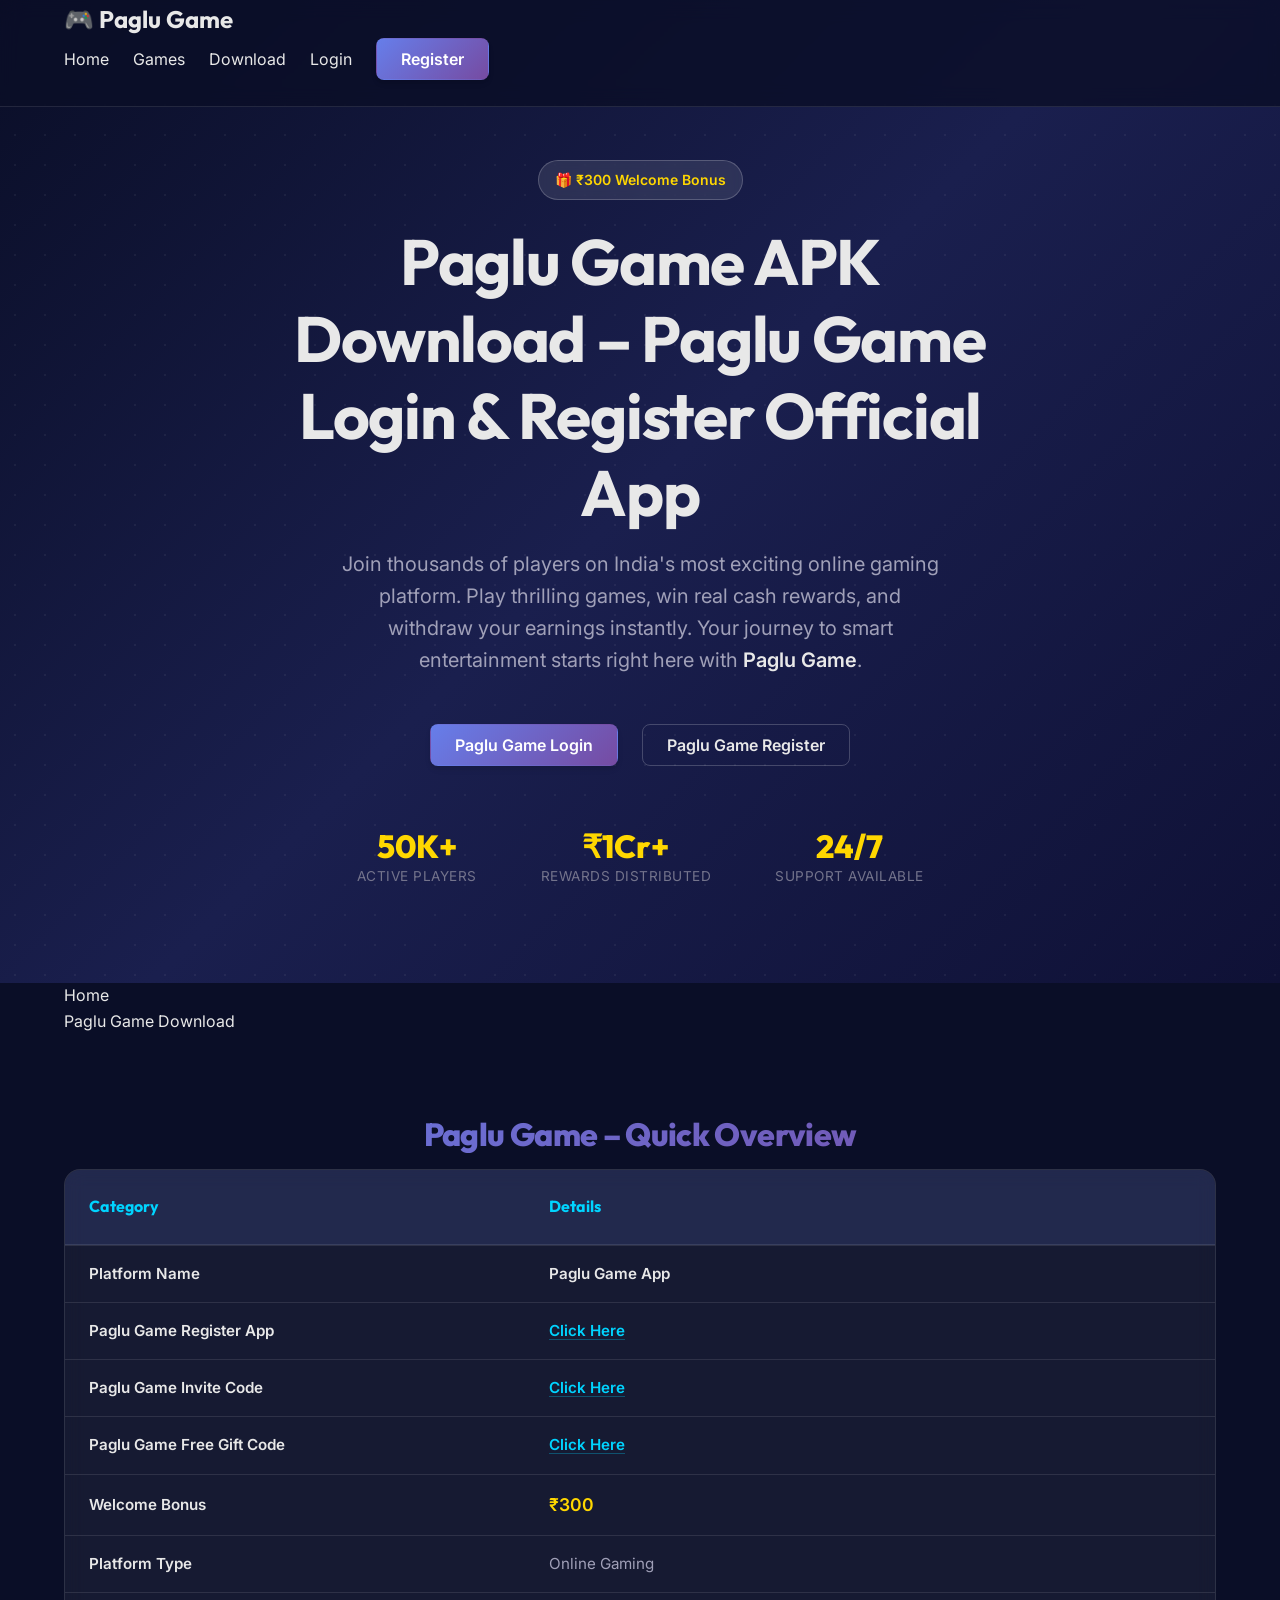
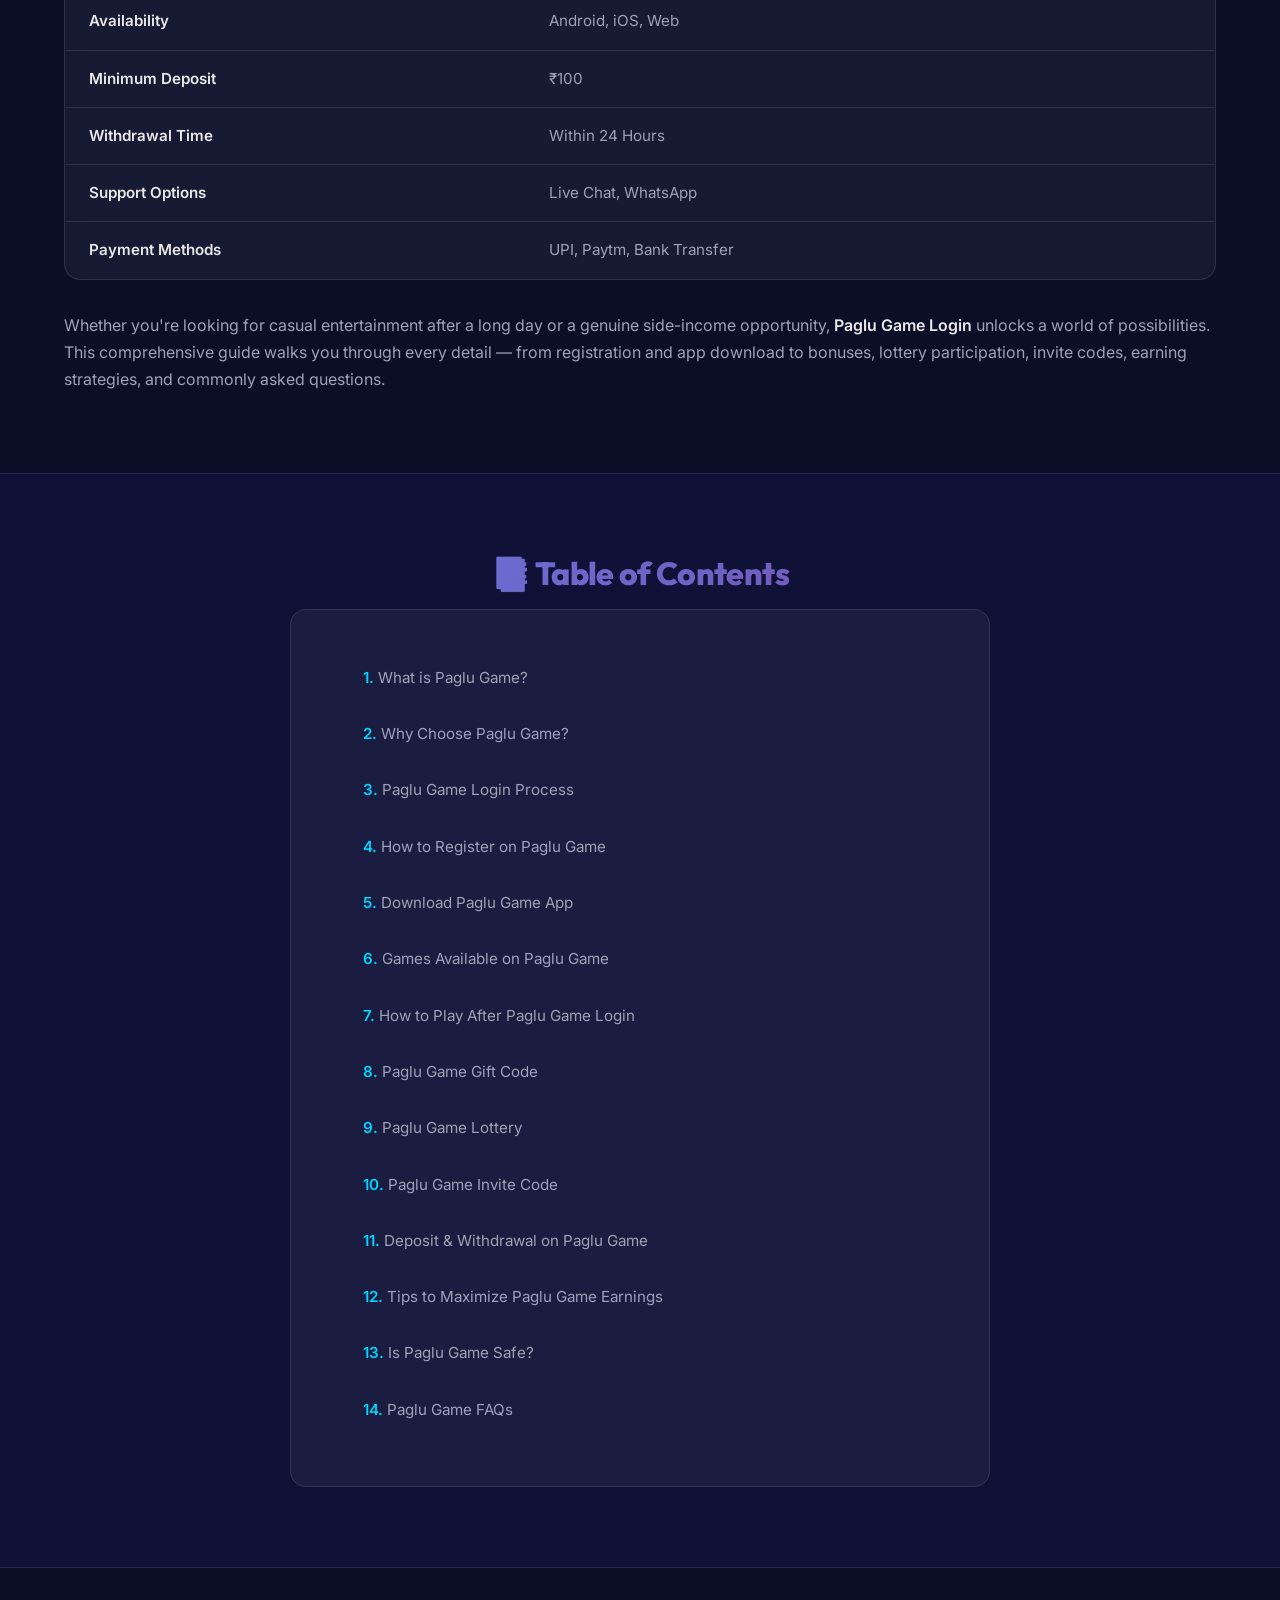
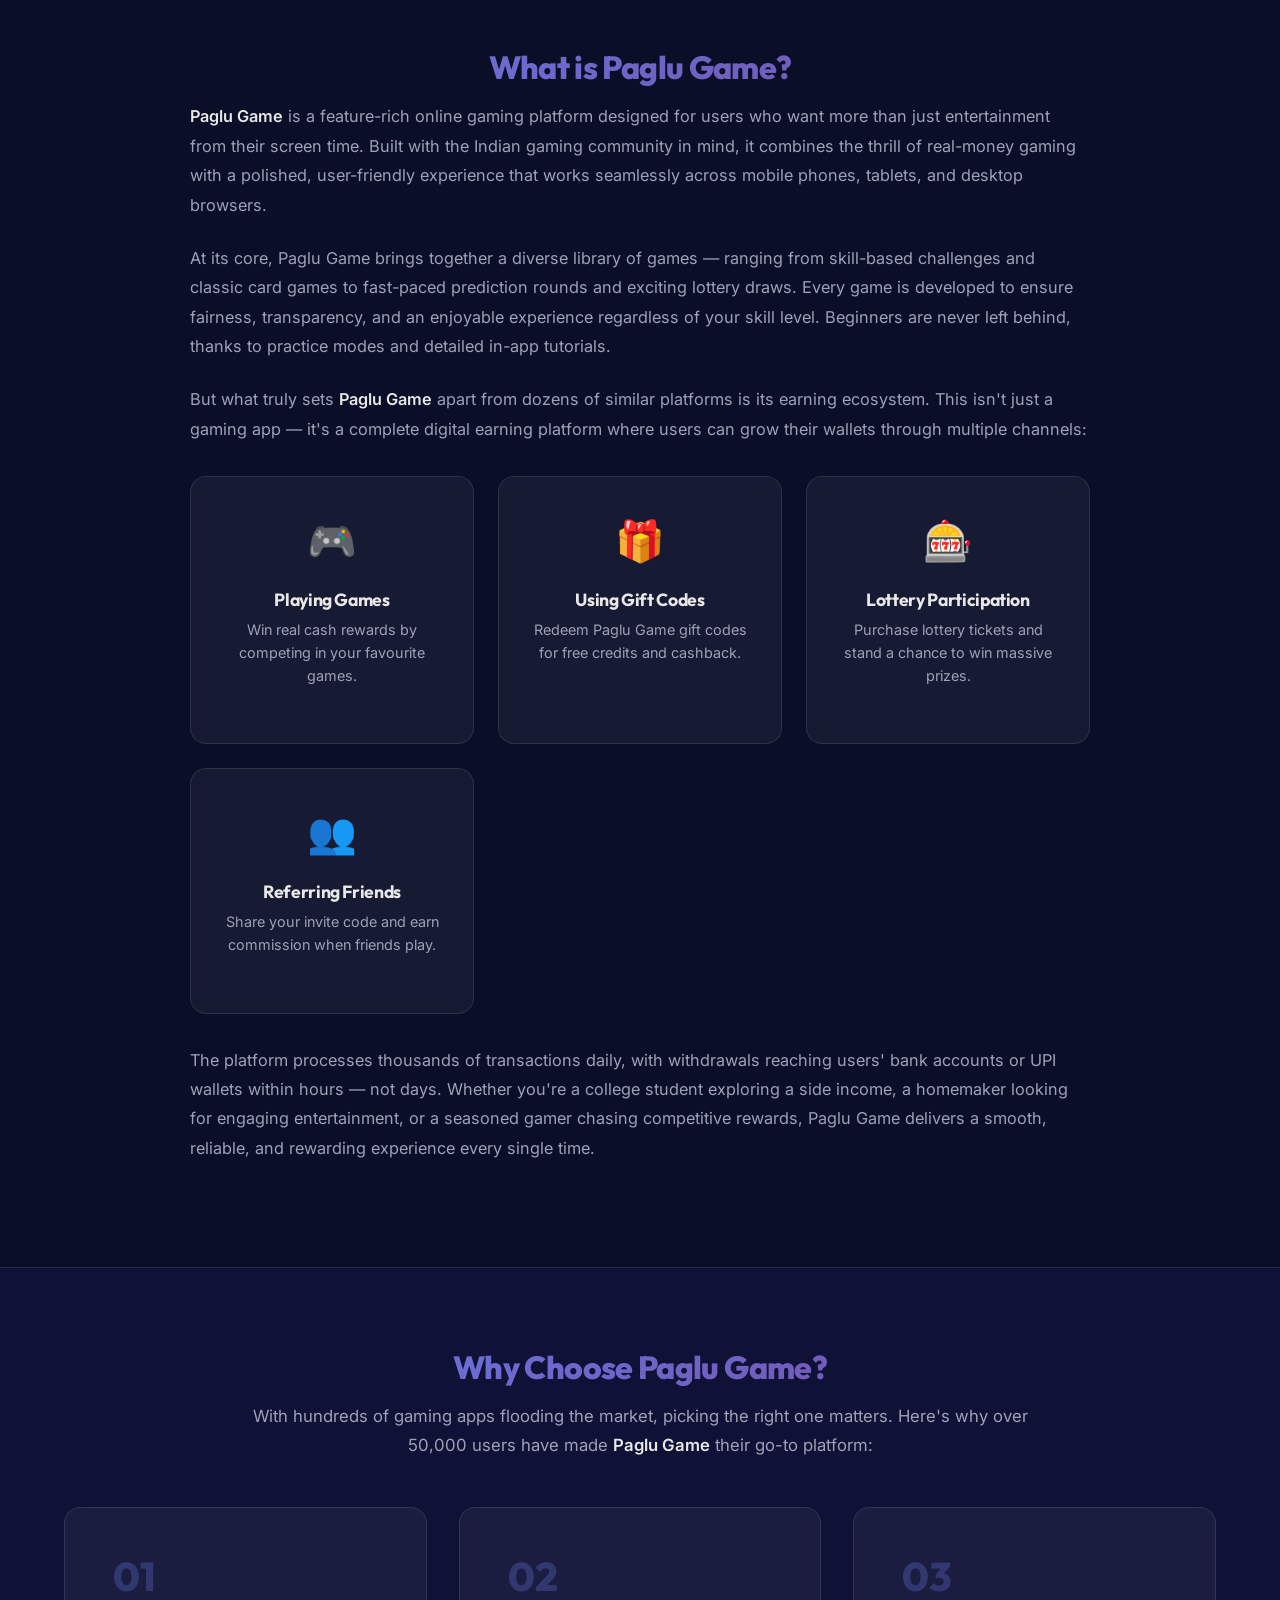
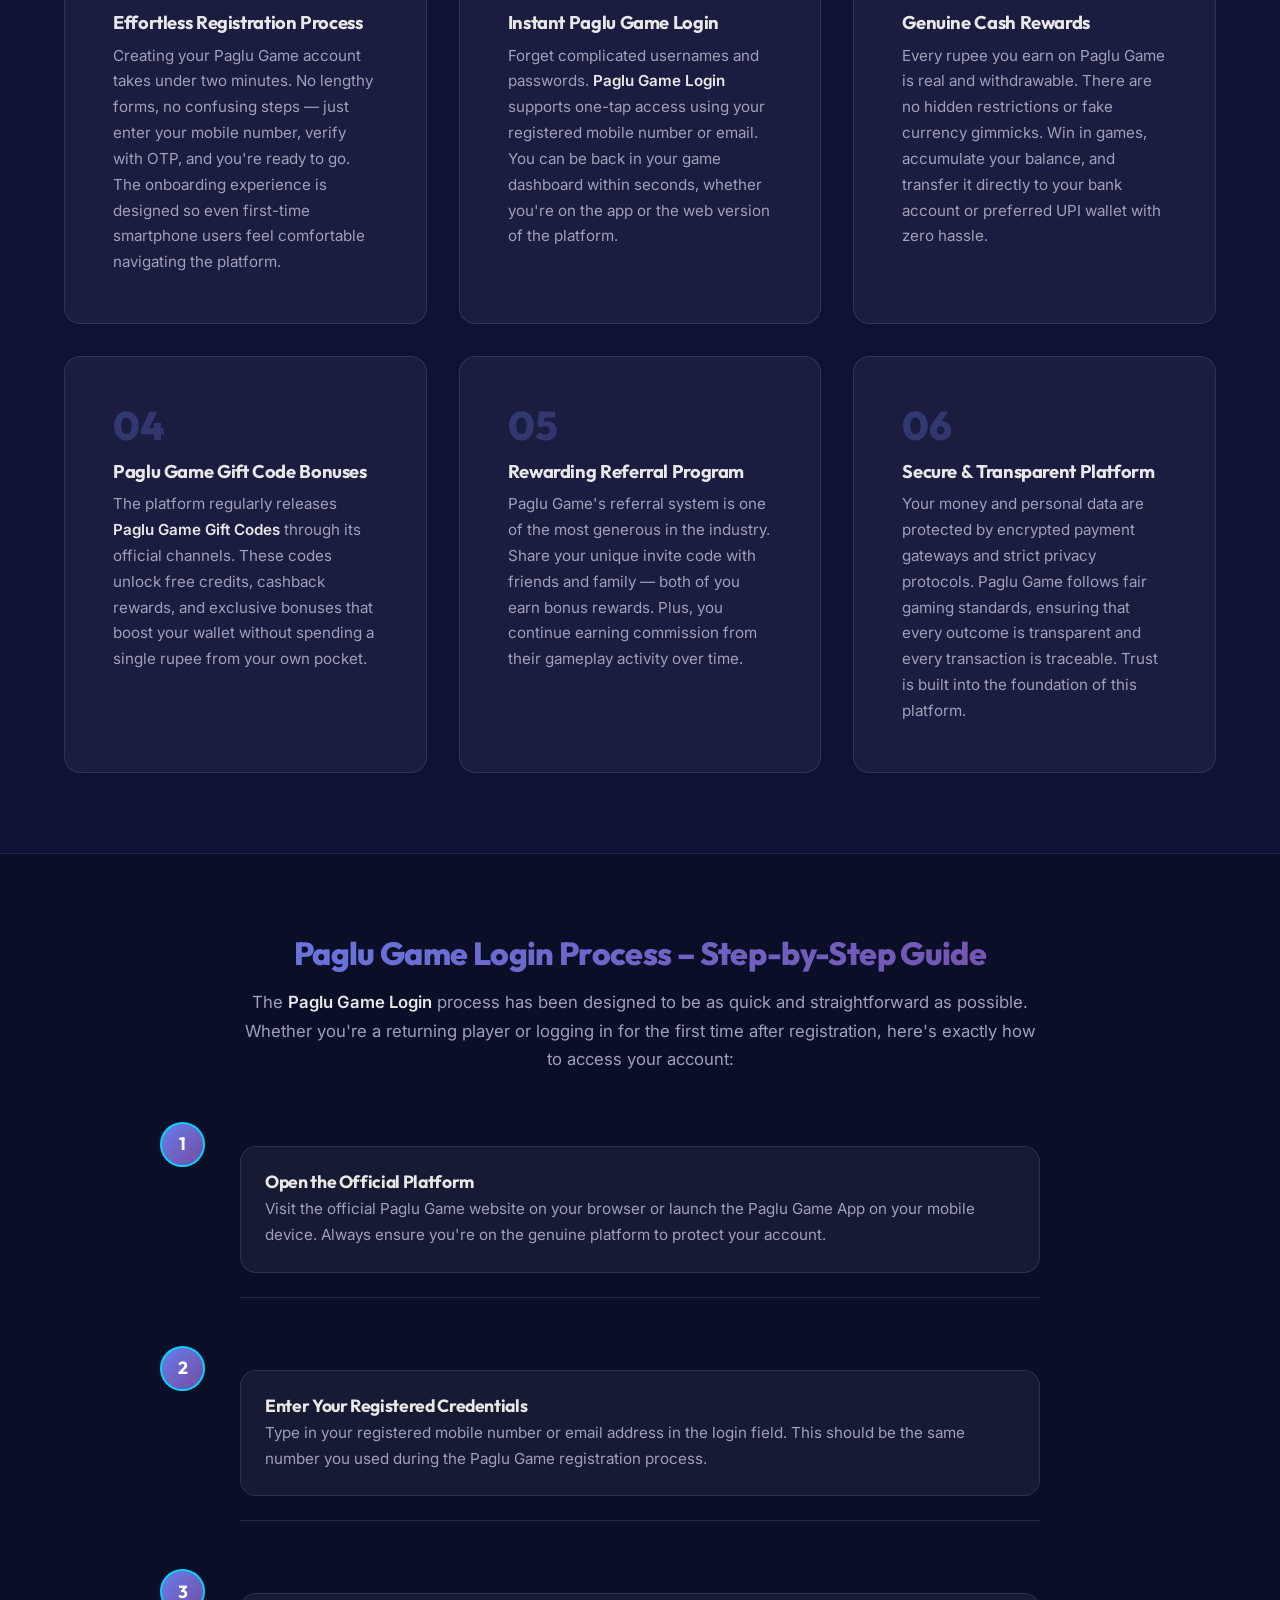
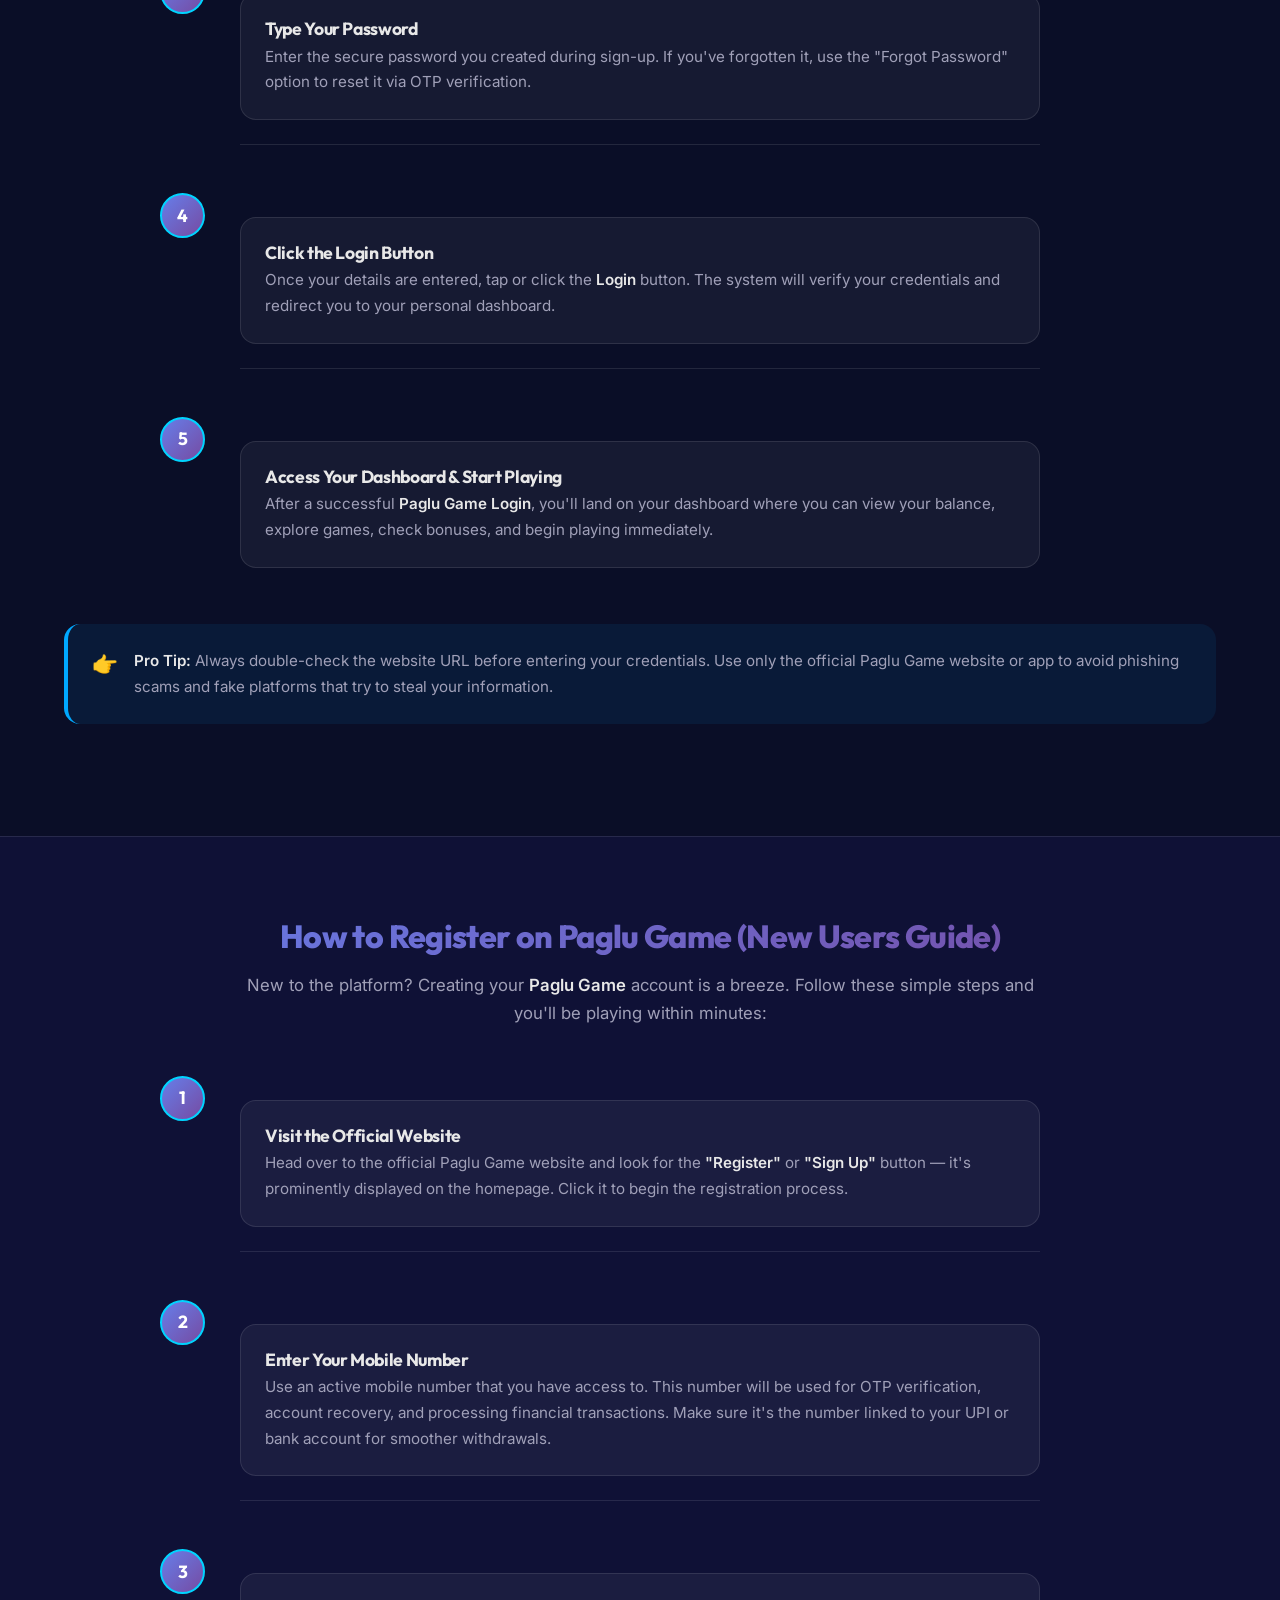
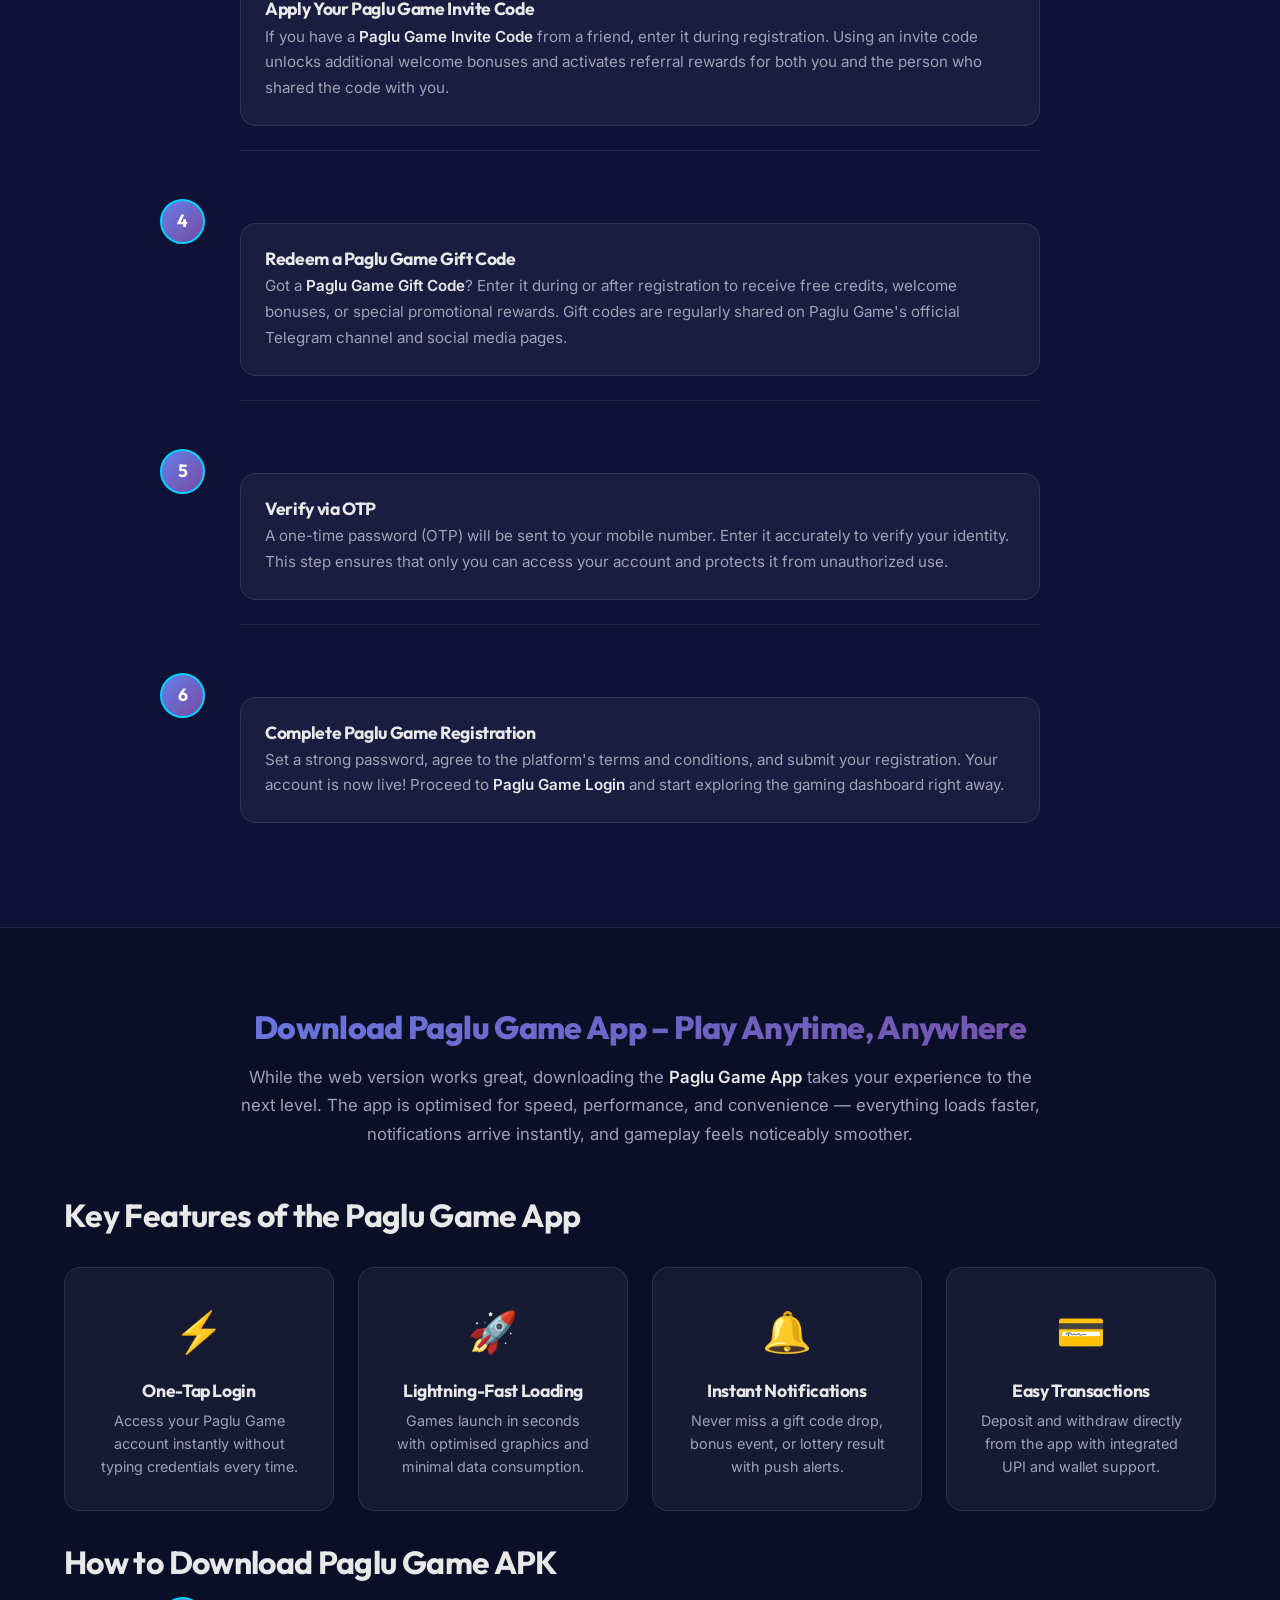
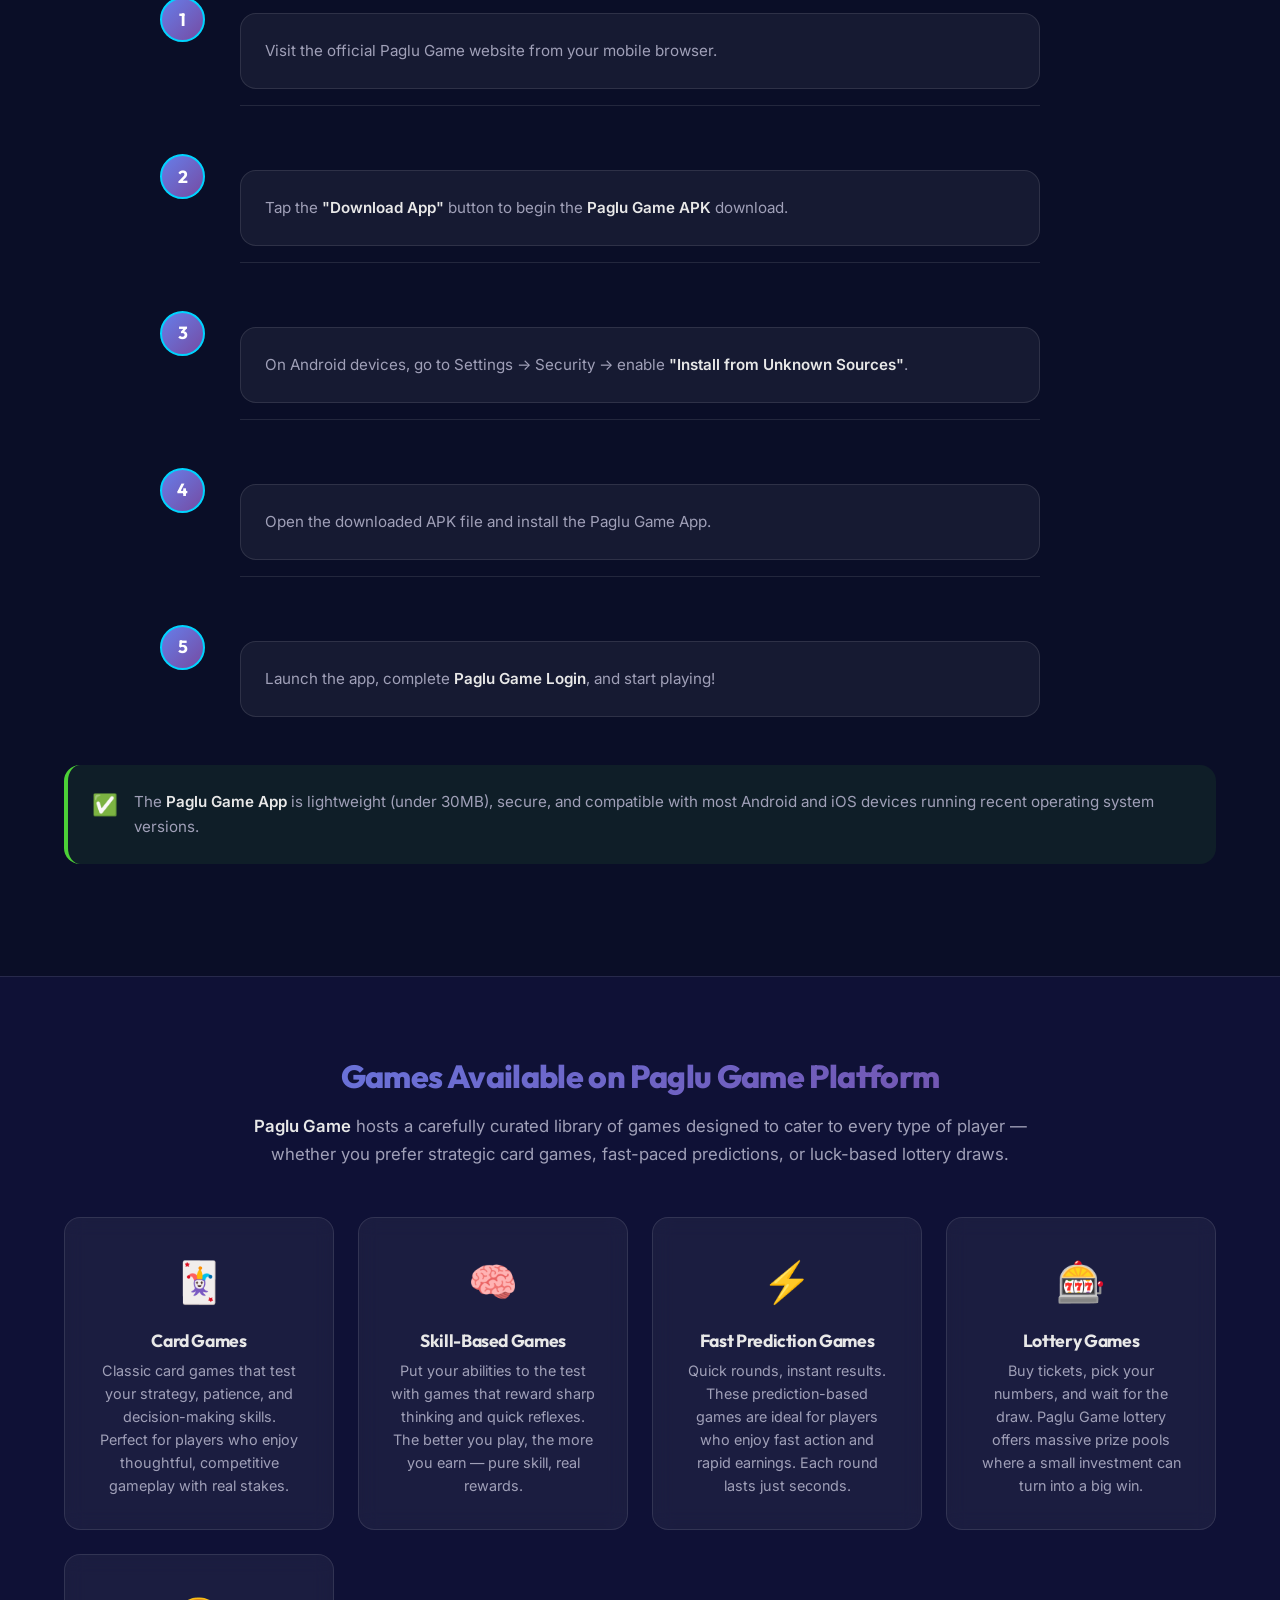
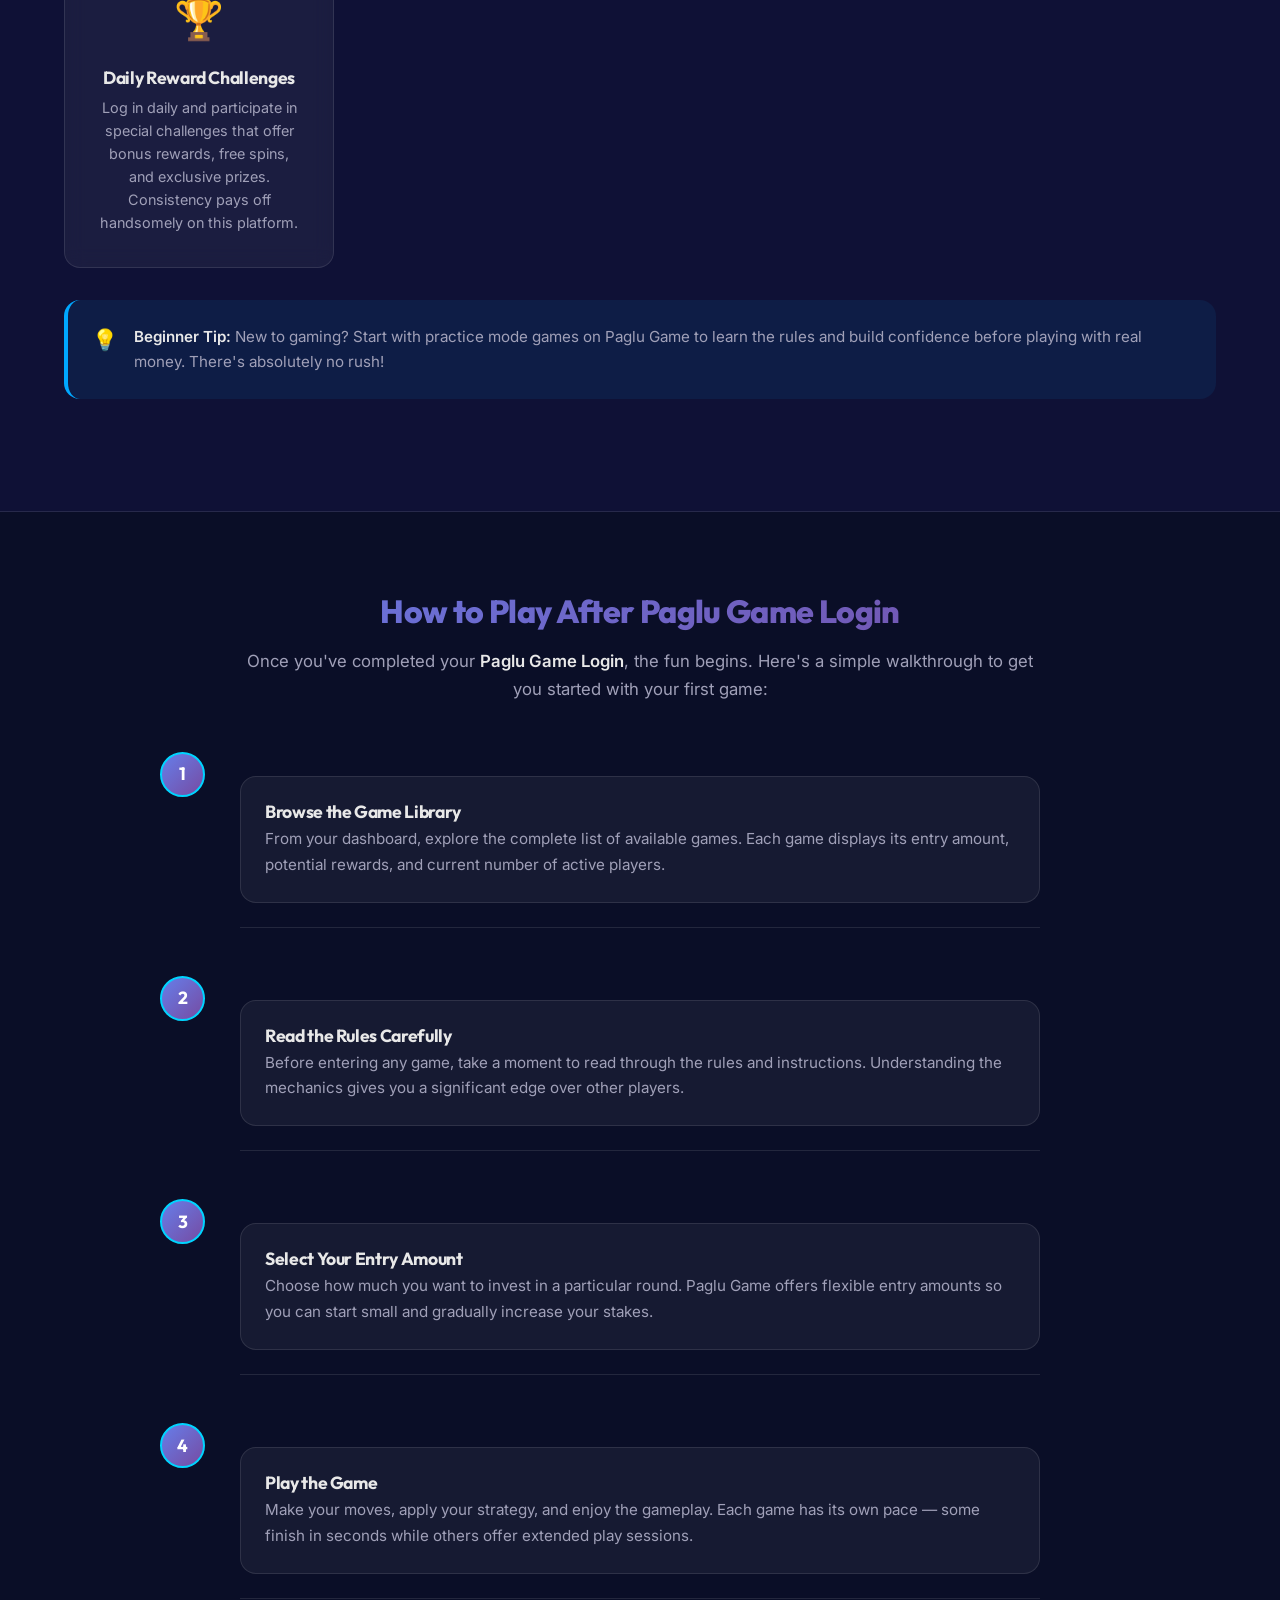
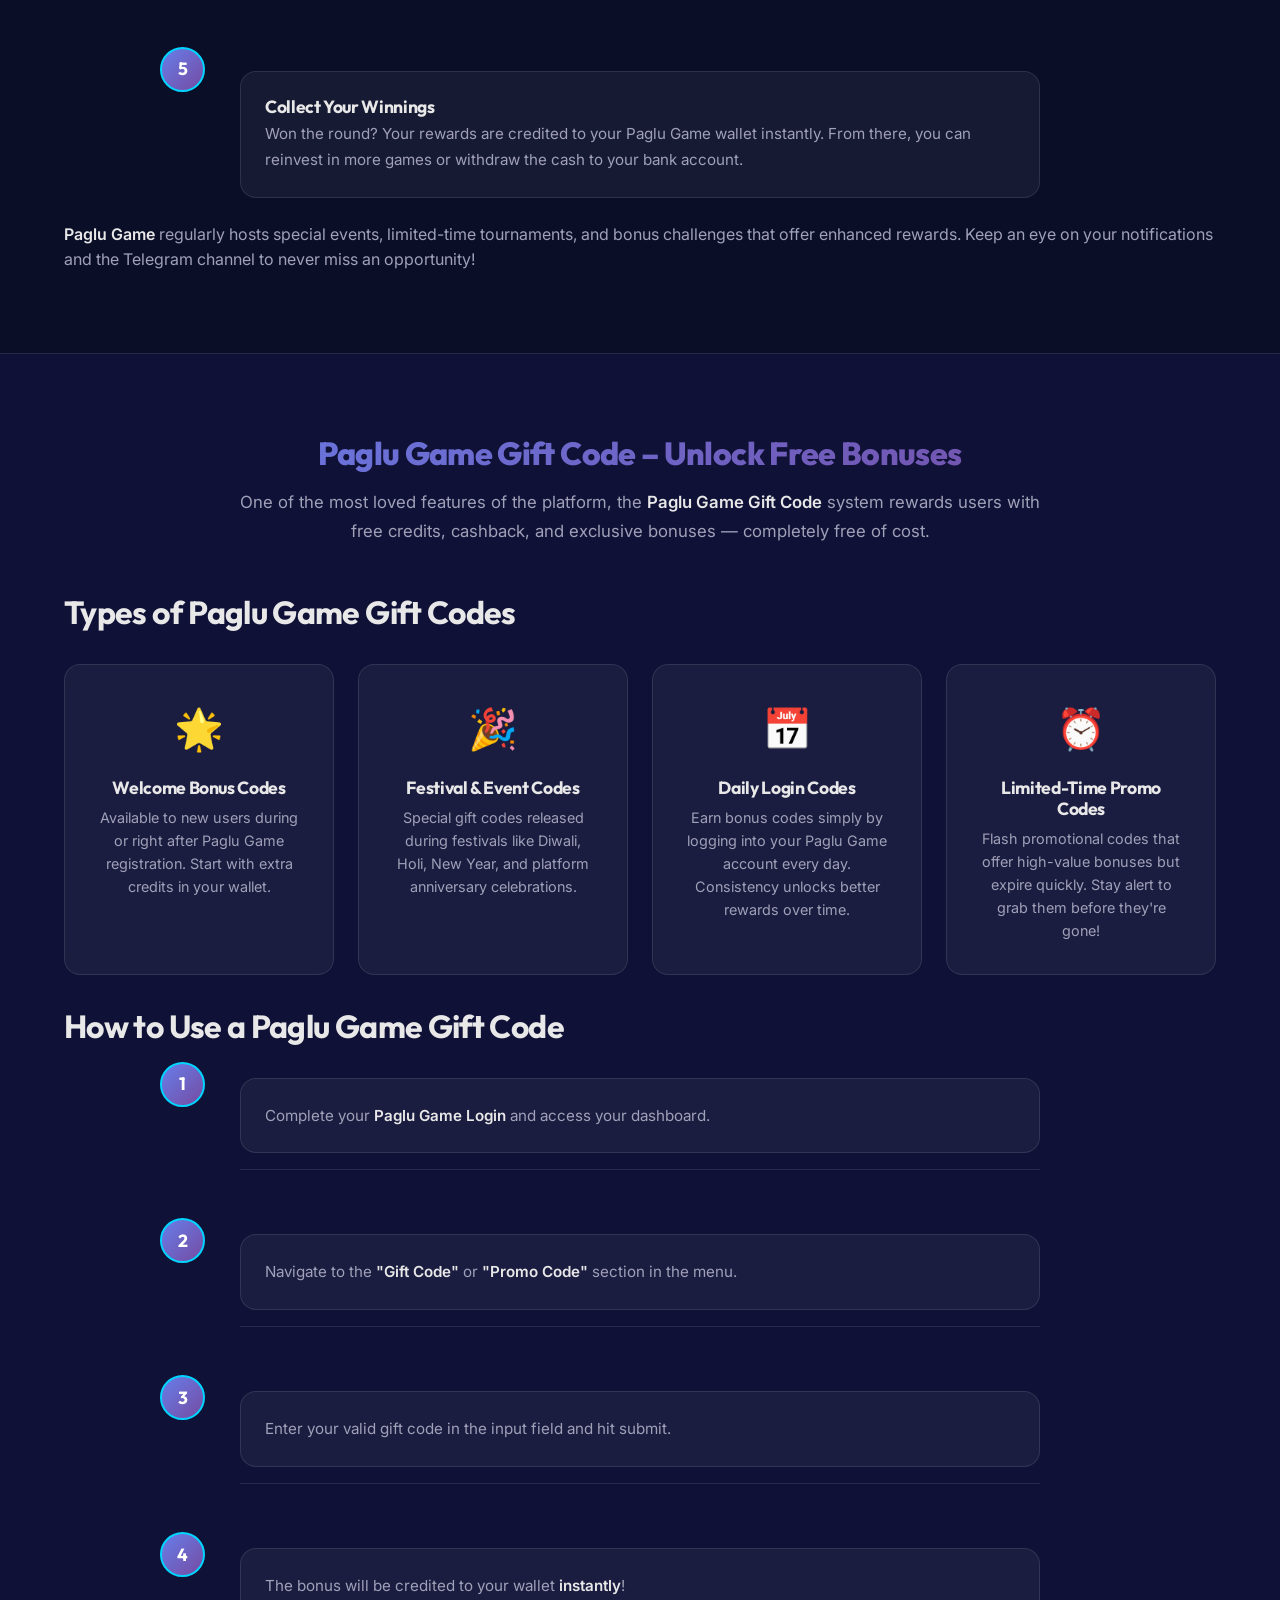
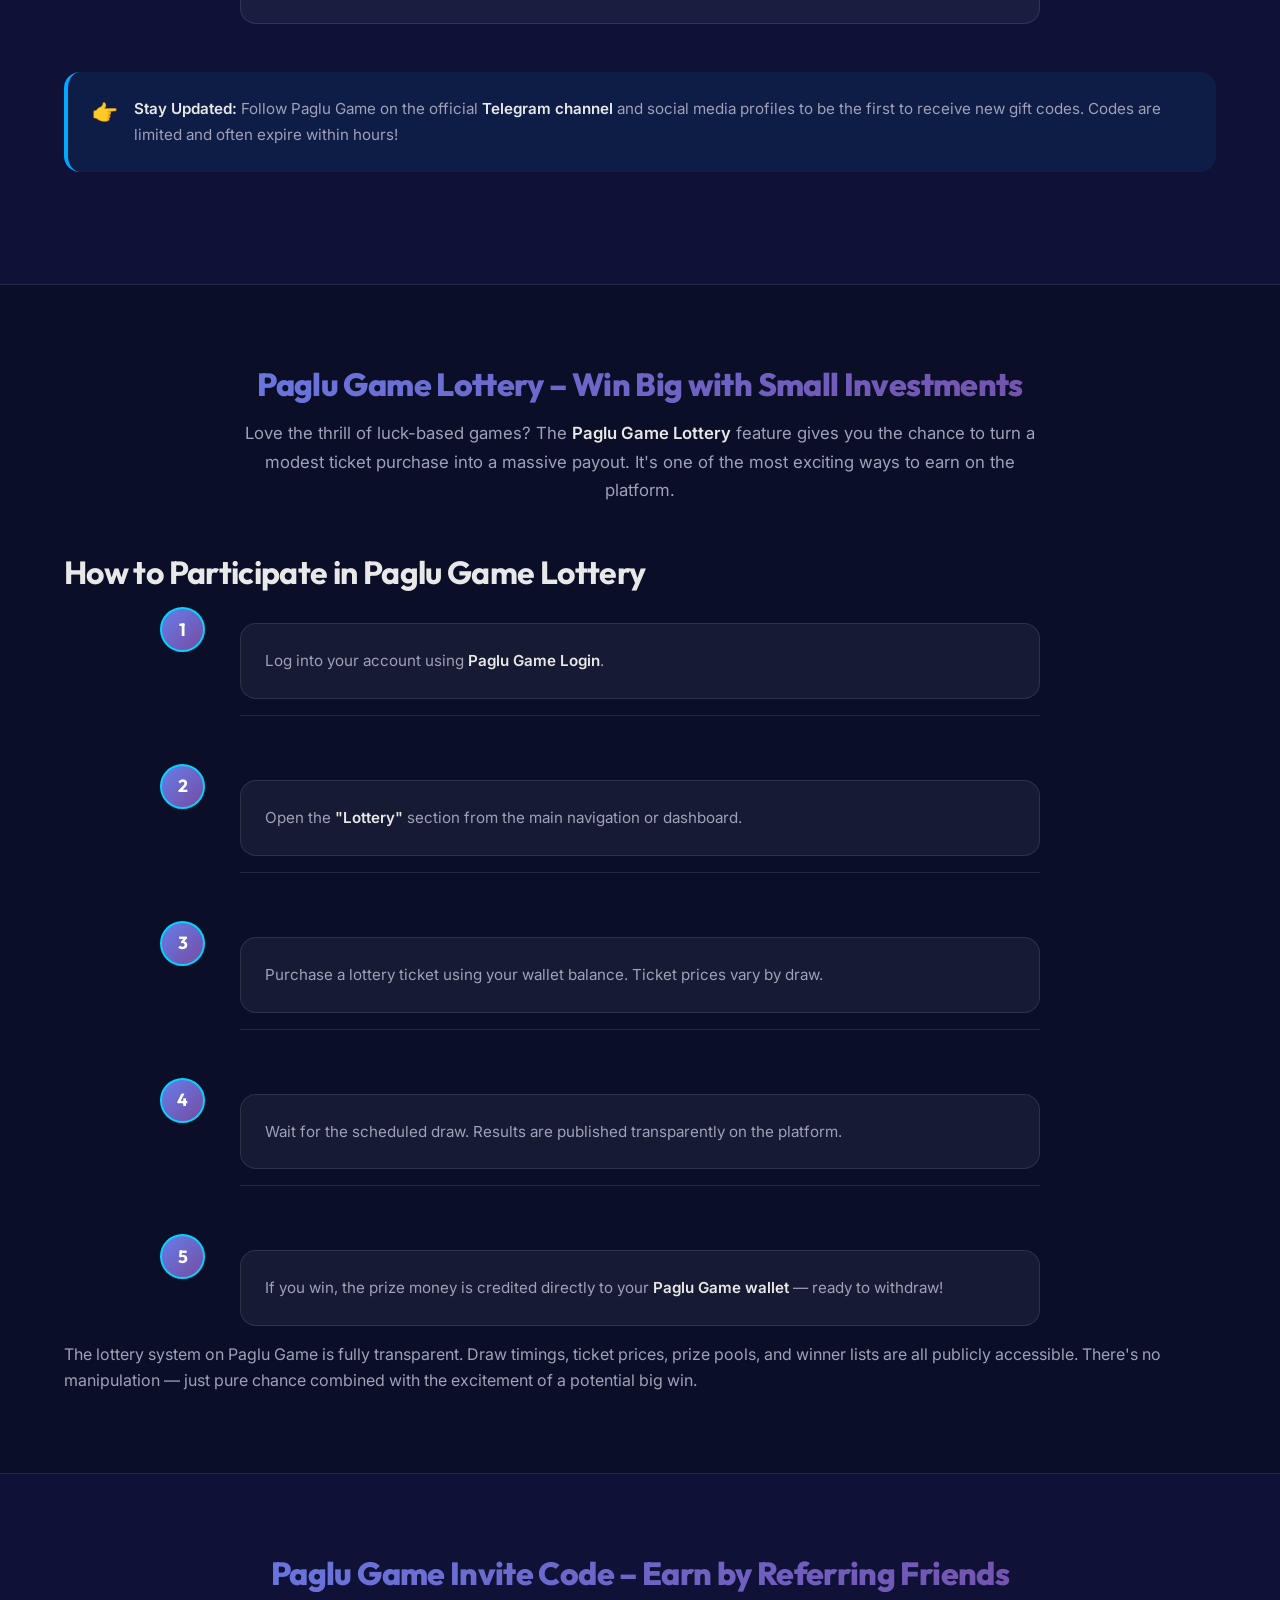
==== index.html @ 1d2659a4 "Initial commit - Complete Paglu Game SEO Website" ====
<!DOCTYPE html>
<html lang="en">
<head>
    <meta charset="UTF-8">
    <meta name="viewport" content="width=device-width, initial-scale=1.0">
    <meta name="robots" content="index, follow, max-snippet:-1, max-image-preview:large, max-video-preview:-1">
    <meta name="googlebot" content="index, follow">
    
    <title>Paglu Game APK Download – Paglu Game Login &amp; Register App</title>
    <meta name="description" content="Paglu Game – Download the official Paglu Game APK, login & register to start earning. Get ₹300 welcome bonus, gift codes, lottery & referral rewards instantly.">
    <meta name="keywords" content="Paglu Game, Paglu Game Login, Paglu Game Register, Paglu Game Download, Paglu Game APK, Paglu Game Gift Code, Paglu Game Invite Code, Paglu Game Lottery, Paglu Game App">
    <meta name="author" content="Paglu Game">
    
    <link rel="canonical" href="https://paglugame.bear-land.net/">
    
    <!-- Open Graph -->
    <meta property="og:title" content="Paglu Game APK Download – Paglu Game Login & Register App">
    <meta property="og:description" content="Download the official Paglu Game APK and start earning real money. Get ₹300 welcome bonus, daily gift codes, lottery rewards & referral income.">
    <meta property="og:url" content="https://paglugame.bear-land.net/">
    <meta property="og:type" content="website">
    <meta property="og:site_name" content="Paglu Game">
    <meta property="og:locale" content="en_US">
    
    <!-- Twitter Card -->
    <meta name="twitter:card" content="summary_large_image">
    <meta name="twitter:title" content="Paglu Game APK Download – Paglu Game Login & Register App">
    <meta name="twitter:description" content="Download the official Paglu Game APK and start earning real money. Get ₹300 welcome bonus, daily gift codes & referral income.">
    
    <!-- Google Fonts -->
    <link rel="preconnect" href="https://fonts.googleapis.com">
    <link rel="preconnect" href="https://fonts.gstatic.com" crossorigin>
    <link href="https://fonts.googleapis.com/css2?family=Inter:wght@400;500;600&family=Outfit:wght@600;700;800&display=swap" rel="stylesheet">
    
    <link rel="stylesheet" href="style.css">
    
    <!-- Schema.org - WebSite -->
    <script type="application/ld+json">
    {
        "@context": "https://schema.org",
        "@type": "WebSite",
        "name": "Paglu Game",
        "url": "https://paglugame.bear-land.net/",
        "description": "Paglu Game is a trusted online gaming platform offering real money games, gift codes, lottery, and referral rewards.",
        "potentialAction": {
            "@type": "SearchAction",
            "target": "https://paglugame.bear-land.net/?s={search_term_string}",
            "query-input": "required name=search_term_string"
        }
    }
    </script>
    
    <!-- Schema.org - Organization -->
    <script type="application/ld+json">
    {
        "@context": "https://schema.org",
        "@type": "Organization",
        "name": "Paglu Game",
        "url": "https://paglugame.bear-land.net/",
        "contactPoint": {
            "@type": "ContactPoint",
            "contactType": "customer service",
            "availableLanguage": ["English", "Hindi"]
        }
    }
    </script>
    
    <!-- Schema.org - BreadcrumbList -->
    <script type="application/ld+json">
    {
        "@context": "https://schema.org",
        "@type": "BreadcrumbList",
        "itemListElement": [
            {
                "@type": "ListItem",
                "position": 1,
                "name": "Home",
                "item": "https://paglugame.bear-land.net/"
            }
        ]
    }
    </script>
    
    <!-- Schema.org - FAQPage -->
    <script type="application/ld+json">
    {
        "@context": "https://schema.org",
        "@type": "FAQPage",
        "mainEntity": [
            {
                "@type": "Question",
                "name": "Is Paglu Game free to join?",
                "acceptedAnswer": {
                    "@type": "Answer",
                    "text": "Yes, creating an account on Paglu Game is completely free. You can sign up without paying anything and even explore practice games before depositing real money."
                }
            },
            {
                "@type": "Question",
                "name": "Can I play on Paglu Game without depositing money?",
                "acceptedAnswer": {
                    "@type": "Answer",
                    "text": "Absolutely. Paglu Game offers practice games and welcome bonuses that let you experience the platform without spending your own money. New users receive a ₹300 welcome bonus upon registration."
                }
            },
            {
                "@type": "Question",
                "name": "How long does Paglu Game withdrawal take?",
                "acceptedAnswer": {
                    "@type": "Answer",
                    "text": "Most withdrawal requests on Paglu Game are processed within 24 hours. The exact time depends on your chosen payment method and bank processing times."
                }
            },
            {
                "@type": "Question",
                "name": "Is Paglu Game App available on Play Store?",
                "acceptedAnswer": {
                    "@type": "Answer",
                    "text": "The Paglu Game App is available for download through the official Paglu Game website. You can download the APK directly and install it on your Android device."
                }
            },
            {
                "@type": "Question",
                "name": "Can I create multiple Paglu Game accounts?",
                "acceptedAnswer": {
                    "@type": "Answer",
                    "text": "No, creating multiple accounts is strictly prohibited. Each user is allowed only one account. Violating this policy may result in permanent account suspension."
                }
            },
            {
                "@type": "Question",
                "name": "What is the minimum withdrawal amount on Paglu Game?",
                "acceptedAnswer": {
                    "@type": "Answer",
                    "text": "The minimum withdrawal amount on Paglu Game is ₹100. You can withdraw your earnings via UPI, Paytm, or direct bank transfer."
                }
            },
            {
                "@type": "Question",
                "name": "How can I use a Paglu Game Gift Code?",
                "acceptedAnswer": {
                    "@type": "Answer",
                    "text": "After logging into your Paglu Game account, navigate to the Gift Code or Promo Code section, enter your valid code, and the bonus will be credited to your wallet instantly."
                }
            },
            {
                "@type": "Question",
                "name": "How do I contact Paglu Game customer support?",
                "acceptedAnswer": {
                    "@type": "Answer",
                    "text": "You can reach Paglu Game support through live chat within the app, WhatsApp, or email. The support team is available 24/7 for urgent queries and responds within a few hours for general inquiries."
                }
            },
            {
                "@type": "Question",
                "name": "Is Paglu Game safe and secure?",
                "acceptedAnswer": {
                    "@type": "Answer",
                    "text": "Paglu Game uses encrypted payment gateways and follows strict fair play policies to ensure user safety. However, users should always play responsibly and check their local gaming regulations."
                }
            },
            {
                "@type": "Question",
                "name": "Can I earn money on Paglu Game without playing games?",
                "acceptedAnswer": {
                    "@type": "Answer",
                    "text": "Yes, you can earn through the referral program by sharing your Paglu Game invite code with friends. When they register and play, you receive commission rewards without needing to play yourself."
                }
            }
        ]
    }
    </script>
</head>
<body>

    <!-- Header -->
    <header class="header" id="header">
        <div class="container">
            <a href="index.html" class="logo">🎮 Paglu Game</a>
            <nav class="nav">
                <ul class="nav-list" id="navList">
                    <li><a href="#home">Home</a></li>
                    <li><a href="#games">Games</a></li>
                    <li><a href="#download">Download</a></li>
                    <li><a href="#login">Login</a></li>
                    <li><a href="#register" class="btn btn-primary btn-sm">Register</a></li>
                </ul>
                <button class="hamburger" id="hamburger" aria-label="Toggle navigation menu">
                    <span></span>
                    <span></span>
                    <span></span>
                </button>
            </nav>
        </div>
    </header>

    <main>
        <!-- Hero Section -->
        <section class="hero" id="home">
            <div class="hero-bg-pattern"></div>
            <div class="container hero-content">
                <div class="hero-badge">🎁 ₹300 Welcome Bonus</div>
                <h1>Paglu Game APK Download – Paglu Game Login &amp; Register Official App</h1>
                <p class="hero-subtitle">Join thousands of players on India's most exciting online gaming platform. Play thrilling games, win real cash rewards, and withdraw your earnings instantly. Your journey to smart entertainment starts right here with <strong>Paglu Game</strong>.</p>
                <div class="hero-buttons">
                    <a href="#login" class="btn btn-primary btn-lg btn-glow" id="heroLogin">Paglu Game Login</a>
                    <a href="#register" class="btn btn-secondary btn-lg" id="heroRegister">Paglu Game Register</a>
                </div>
                <div class="hero-stats">
                    <div class="stat-item">
                        <span class="stat-number">50K+</span>
                        <span class="stat-label">Active Players</span>
                    </div>
                    <div class="stat-item">
                        <span class="stat-number">₹1Cr+</span>
                        <span class="stat-label">Rewards Distributed</span>
                    </div>
                    <div class="stat-item">
                        <span class="stat-number">24/7</span>
                        <span class="stat-label">Support Available</span>
                    </div>
                </div>
            </div>
        </section>

        <!-- Breadcrumbs -->
        <div class="container">
            <nav class="breadcrumbs" aria-label="Breadcrumb">
                <ol>
                    <li><a href="index.html">Home</a></li>
                    <li aria-current="page">Paglu Game Download</li>
                </ol>
            </nav>
        </div>

        <!-- Info Table Section -->
        <section class="section" id="info">
            <div class="container">
                <h2 class="section-title">Paglu Game – Quick Overview</h2>
                <div class="info-table-wrapper">
                    <table class="info-table">
                        <thead>
                            <tr>
                                <th>Category</th>
                                <th>Details</th>
                            </tr>
                        </thead>
                        <tbody>
                            <tr>
                                <td>Platform Name</td>
                                <td><strong>Paglu Game App</strong></td>
                            </tr>
                            <tr>
                                <td>Paglu Game Register App</td>
                                <td><a href="#register" class="table-link">Click Here</a></td>
                            </tr>
                            <tr>
                                <td>Paglu Game Invite Code</td>
                                <td><a href="#invite" class="table-link">Click Here</a></td>
                            </tr>
                            <tr>
                                <td>Paglu Game Free Gift Code</td>
                                <td><a href="#giftcode" class="table-link">Click Here</a></td>
                            </tr>
                            <tr>
                                <td>Welcome Bonus</td>
                                <td><strong class="highlight-gold">₹300</strong></td>
                            </tr>
                            <tr>
                                <td>Platform Type</td>
                                <td>Online Gaming</td>
                            </tr>
                            <tr>
                                <td>Availability</td>
                                <td>Android, iOS, Web</td>
                            </tr>
                            <tr>
                                <td>Minimum Deposit</td>
                                <td>₹100</td>
                            </tr>
                            <tr>
                                <td>Withdrawal Time</td>
                                <td>Within 24 Hours</td>
                            </tr>
                            <tr>
                                <td>Support Options</td>
                                <td>Live Chat, WhatsApp</td>
                            </tr>
                            <tr>
                                <td>Payment Methods</td>
                                <td>UPI, Paytm, Bank Transfer</td>
                            </tr>
                        </tbody>
                    </table>
                </div>
                <p class="section-note">Whether you're looking for casual entertainment after a long day or a genuine side-income opportunity, <strong>Paglu Game Login</strong> unlocks a world of possibilities. This comprehensive guide walks you through every detail — from registration and app download to bonuses, lottery participation, invite codes, earning strategies, and commonly asked questions.</p>
            </div>
        </section>

        <!-- Table of Contents -->
        <section class="section section-alt" id="toc">
            <div class="container">
                <h2 class="section-title">📑 Table of Contents</h2>
                <div class="toc-box">
                    <ol class="toc-list">
                        <li><a href="#what-is">What is Paglu Game?</a></li>
                        <li><a href="#why-choose">Why Choose Paglu Game?</a></li>
                        <li><a href="#login">Paglu Game Login Process</a></li>
                        <li><a href="#register">How to Register on Paglu Game</a></li>
                        <li><a href="#download">Download Paglu Game App</a></li>
                        <li><a href="#games">Games Available on Paglu Game</a></li>
                        <li><a href="#how-to-play">How to Play After Paglu Game Login</a></li>
                        <li><a href="#giftcode">Paglu Game Gift Code</a></li>
                        <li><a href="#lottery">Paglu Game Lottery</a></li>
                        <li><a href="#invite">Paglu Game Invite Code</a></li>
                        <li><a href="#deposit">Deposit &amp; Withdrawal on Paglu Game</a></li>
                        <li><a href="#tips">Tips to Maximize Paglu Game Earnings</a></li>
                        <li><a href="#safety">Is Paglu Game Safe?</a></li>
                        <li><a href="#faq">Paglu Game FAQs</a></li>
                    </ol>
                </div>
            </div>
        </section>

        <!-- What is Paglu Game -->
        <section class="section" id="what-is">
            <div class="container">
                <h2 class="section-title">What is Paglu Game?</h2>
                <div class="content-block">
                    <p><strong>Paglu Game</strong> is a feature-rich online gaming platform designed for users who want more than just entertainment from their screen time. Built with the Indian gaming community in mind, it combines the thrill of real-money gaming with a polished, user-friendly experience that works seamlessly across mobile phones, tablets, and desktop browsers.</p>
                    
                    <p>At its core, Paglu Game brings together a diverse library of games — ranging from skill-based challenges and classic card games to fast-paced prediction rounds and exciting lottery draws. Every game is developed to ensure fairness, transparency, and an enjoyable experience regardless of your skill level. Beginners are never left behind, thanks to practice modes and detailed in-app tutorials.</p>
                    
                    <p>But what truly sets <strong>Paglu Game</strong> apart from dozens of similar platforms is its earning ecosystem. This isn't just a gaming app — it's a complete digital earning platform where users can grow their wallets through multiple channels:</p>
                    
                    <div class="feature-grid">
                        <div class="feature-card">
                            <span class="feature-icon">🎮</span>
                            <h3>Playing Games</h3>
                            <p>Win real cash rewards by competing in your favourite games.</p>
                        </div>
                        <div class="feature-card">
                            <span class="feature-icon">🎁</span>
                            <h3>Using Gift Codes</h3>
                            <p>Redeem Paglu Game gift codes for free credits and cashback.</p>
                        </div>
                        <div class="feature-card">
                            <span class="feature-icon">🎰</span>
                            <h3>Lottery Participation</h3>
                            <p>Purchase lottery tickets and stand a chance to win massive prizes.</p>
                        </div>
                        <div class="feature-card">
                            <span class="feature-icon">👥</span>
                            <h3>Referring Friends</h3>
                            <p>Share your invite code and earn commission when friends play.</p>
                        </div>
                    </div>
                    
                    <p>The platform processes thousands of transactions daily, with withdrawals reaching users' bank accounts or UPI wallets within hours — not days. Whether you're a college student exploring a side income, a homemaker looking for engaging entertainment, or a seasoned gamer chasing competitive rewards, Paglu Game delivers a smooth, reliable, and rewarding experience every single time.</p>
                </div>
            </div>
        </section>

        <!-- Why Choose Paglu Game -->
        <section class="section section-alt" id="why-choose">
            <div class="container">
                <h2 class="section-title">Why Choose Paglu Game?</h2>
                <p class="section-intro">With hundreds of gaming apps flooding the market, picking the right one matters. Here's why over 50,000 users have made <strong>Paglu Game</strong> their go-to platform:</p>
                
                <div class="reasons-grid">
                    <div class="reason-card">
                        <div class="reason-number">01</div>
                        <h3>Effortless Registration Process</h3>
                        <p>Creating your Paglu Game account takes under two minutes. No lengthy forms, no confusing steps — just enter your mobile number, verify with OTP, and you're ready to go. The onboarding experience is designed so even first-time smartphone users feel comfortable navigating the platform.</p>
                    </div>
                    <div class="reason-card">
                        <div class="reason-number">02</div>
                        <h3>Instant Paglu Game Login</h3>
                        <p>Forget complicated usernames and passwords. <strong>Paglu Game Login</strong> supports one-tap access using your registered mobile number or email. You can be back in your game dashboard within seconds, whether you're on the app or the web version of the platform.</p>
                    </div>
                    <div class="reason-card">
                        <div class="reason-number">03</div>
                        <h3>Genuine Cash Rewards</h3>
                        <p>Every rupee you earn on Paglu Game is real and withdrawable. There are no hidden restrictions or fake currency gimmicks. Win in games, accumulate your balance, and transfer it directly to your bank account or preferred UPI wallet with zero hassle.</p>
                    </div>
                    <div class="reason-card">
                        <div class="reason-number">04</div>
                        <h3>Paglu Game Gift Code Bonuses</h3>
                        <p>The platform regularly releases <strong>Paglu Game Gift Codes</strong> through its official channels. These codes unlock free credits, cashback rewards, and exclusive bonuses that boost your wallet without spending a single rupee from your own pocket.</p>
                    </div>
                    <div class="reason-card">
                        <div class="reason-number">05</div>
                        <h3>Rewarding Referral Program</h3>
                        <p>Paglu Game's referral system is one of the most generous in the industry. Share your unique invite code with friends and family — both of you earn bonus rewards. Plus, you continue earning commission from their gameplay activity over time.</p>
                    </div>
                    <div class="reason-card">
                        <div class="reason-number">06</div>
                        <h3>Secure &amp; Transparent Platform</h3>
                        <p>Your money and personal data are protected by encrypted payment gateways and strict privacy protocols. Paglu Game follows fair gaming standards, ensuring that every outcome is transparent and every transaction is traceable. Trust is built into the foundation of this platform.</p>
                    </div>
                </div>
            </div>
        </section>

        <!-- Login Process -->
        <section class="section" id="login">
            <div class="container">
                <h2 class="section-title">Paglu Game Login Process – Step-by-Step Guide</h2>
                <p class="section-intro">The <strong>Paglu Game Login</strong> process has been designed to be as quick and straightforward as possible. Whether you're a returning player or logging in for the first time after registration, here's exactly how to access your account:</p>
                
                <div class="steps-list">
                    <div class="step-item">
                        <div class="step-number">1</div>
                        <div class="step-content">
                            <h3>Open the Official Platform</h3>
                            <p>Visit the official Paglu Game website on your browser or launch the Paglu Game App on your mobile device. Always ensure you're on the genuine platform to protect your account.</p>
                        </div>
                    </div>
                    <div class="step-item">
                        <div class="step-number">2</div>
                        <div class="step-content">
                            <h3>Enter Your Registered Credentials</h3>
                            <p>Type in your registered mobile number or email address in the login field. This should be the same number you used during the Paglu Game registration process.</p>
                        </div>
                    </div>
                    <div class="step-item">
                        <div class="step-number">3</div>
                        <div class="step-content">
                            <h3>Type Your Password</h3>
                            <p>Enter the secure password you created during sign-up. If you've forgotten it, use the "Forgot Password" option to reset it via OTP verification.</p>
                        </div>
                    </div>
                    <div class="step-item">
                        <div class="step-number">4</div>
                        <div class="step-content">
                            <h3>Click the Login Button</h3>
                            <p>Once your details are entered, tap or click the <strong>Login</strong> button. The system will verify your credentials and redirect you to your personal dashboard.</p>
                        </div>
                    </div>
                    <div class="step-item">
                        <div class="step-number">5</div>
                        <div class="step-content">
                            <h3>Access Your Dashboard &amp; Start Playing</h3>
                            <p>After a successful <strong>Paglu Game Login</strong>, you'll land on your dashboard where you can view your balance, explore games, check bonuses, and begin playing immediately.</p>
                        </div>
                    </div>
                </div>
                
                <div class="alert-box alert-info">
                    <span class="alert-icon">👉</span>
                    <p><strong>Pro Tip:</strong> Always double-check the website URL before entering your credentials. Use only the official Paglu Game website or app to avoid phishing scams and fake platforms that try to steal your information.</p>
                </div>
            </div>
        </section>

        <!-- Registration -->
        <section class="section section-alt" id="register">
            <div class="container">
                <h2 class="section-title">How to Register on Paglu Game (New Users Guide)</h2>
                <p class="section-intro">New to the platform? Creating your <strong>Paglu Game</strong> account is a breeze. Follow these simple steps and you'll be playing within minutes:</p>
                
                <div class="steps-list">
                    <div class="step-item">
                        <div class="step-number">1</div>
                        <div class="step-content">
                            <h3>Visit the Official Website</h3>
                            <p>Head over to the official Paglu Game website and look for the <strong>"Register"</strong> or <strong>"Sign Up"</strong> button — it's prominently displayed on the homepage. Click it to begin the registration process.</p>
                        </div>
                    </div>
                    <div class="step-item">
                        <div class="step-number">2</div>
                        <div class="step-content">
                            <h3>Enter Your Mobile Number</h3>
                            <p>Use an active mobile number that you have access to. This number will be used for OTP verification, account recovery, and processing financial transactions. Make sure it's the number linked to your UPI or bank account for smoother withdrawals.</p>
                        </div>
                    </div>
                    <div class="step-item">
                        <div class="step-number">3</div>
                        <div class="step-content">
                            <h3>Apply Your Paglu Game Invite Code</h3>
                            <p>If you have a <strong>Paglu Game Invite Code</strong> from a friend, enter it during registration. Using an invite code unlocks additional welcome bonuses and activates referral rewards for both you and the person who shared the code with you.</p>
                        </div>
                    </div>
                    <div class="step-item">
                        <div class="step-number">4</div>
                        <div class="step-content">
                            <h3>Redeem a Paglu Game Gift Code</h3>
                            <p>Got a <strong>Paglu Game Gift Code</strong>? Enter it during or after registration to receive free credits, welcome bonuses, or special promotional rewards. Gift codes are regularly shared on Paglu Game's official Telegram channel and social media pages.</p>
                        </div>
                    </div>
                    <div class="step-item">
                        <div class="step-number">5</div>
                        <div class="step-content">
                            <h3>Verify via OTP</h3>
                            <p>A one-time password (OTP) will be sent to your mobile number. Enter it accurately to verify your identity. This step ensures that only you can access your account and protects it from unauthorized use.</p>
                        </div>
                    </div>
                    <div class="step-item">
                        <div class="step-number">6</div>
                        <div class="step-content">
                            <h3>Complete Paglu Game Registration</h3>
                            <p>Set a strong password, agree to the platform's terms and conditions, and submit your registration. Your account is now live! Proceed to <strong>Paglu Game Login</strong> and start exploring the gaming dashboard right away.</p>
                        </div>
                    </div>
                </div>
            </div>
        </section>

        <!-- Download App -->
        <section class="section" id="download">
            <div class="container">
                <h2 class="section-title">Download Paglu Game App – Play Anytime, Anywhere</h2>
                <p class="section-intro">While the web version works great, downloading the <strong>Paglu Game App</strong> takes your experience to the next level. The app is optimised for speed, performance, and convenience — everything loads faster, notifications arrive instantly, and gameplay feels noticeably smoother.</p>
                
                <h3>Key Features of the Paglu Game App</h3>
                <div class="feature-grid">
                    <div class="feature-card">
                        <span class="feature-icon">⚡</span>
                        <h3>One-Tap Login</h3>
                        <p>Access your Paglu Game account instantly without typing credentials every time.</p>
                    </div>
                    <div class="feature-card">
                        <span class="feature-icon">🚀</span>
                        <h3>Lightning-Fast Loading</h3>
                        <p>Games launch in seconds with optimised graphics and minimal data consumption.</p>
                    </div>
                    <div class="feature-card">
                        <span class="feature-icon">🔔</span>
                        <h3>Instant Notifications</h3>
                        <p>Never miss a gift code drop, bonus event, or lottery result with push alerts.</p>
                    </div>
                    <div class="feature-card">
                        <span class="feature-icon">💳</span>
                        <h3>Easy Transactions</h3>
                        <p>Deposit and withdraw directly from the app with integrated UPI and wallet support.</p>
                    </div>
                </div>
                
                <h3>How to Download Paglu Game APK</h3>
                <div class="steps-list steps-compact">
                    <div class="step-item">
                        <div class="step-number">1</div>
                        <div class="step-content">
                            <p>Visit the official Paglu Game website from your mobile browser.</p>
                        </div>
                    </div>
                    <div class="step-item">
                        <div class="step-number">2</div>
                        <div class="step-content">
                            <p>Tap the <strong>"Download App"</strong> button to begin the <strong>Paglu Game APK</strong> download.</p>
                        </div>
                    </div>
                    <div class="step-item">
                        <div class="step-number">3</div>
                        <div class="step-content">
                            <p>On Android devices, go to Settings → Security → enable <strong>"Install from Unknown Sources"</strong>.</p>
                        </div>
                    </div>
                    <div class="step-item">
                        <div class="step-number">4</div>
                        <div class="step-content">
                            <p>Open the downloaded APK file and install the Paglu Game App.</p>
                        </div>
                    </div>
                    <div class="step-item">
                        <div class="step-number">5</div>
                        <div class="step-content">
                            <p>Launch the app, complete <strong>Paglu Game Login</strong>, and start playing!</p>
                        </div>
                    </div>
                </div>
                
                <div class="alert-box alert-success">
                    <span class="alert-icon">✅</span>
                    <p>The <strong>Paglu Game App</strong> is lightweight (under 30MB), secure, and compatible with most Android and iOS devices running recent operating system versions.</p>
                </div>
            </div>
        </section>

        <!-- Games Available -->
        <section class="section section-alt" id="games">
            <div class="container">
                <h2 class="section-title">Games Available on Paglu Game Platform</h2>
                <p class="section-intro"><strong>Paglu Game</strong> hosts a carefully curated library of games designed to cater to every type of player — whether you prefer strategic card games, fast-paced predictions, or luck-based lottery draws.</p>
                
                <div class="game-categories">
                    <div class="game-card">
                        <span class="game-icon">🃏</span>
                        <h3>Card Games</h3>
                        <p>Classic card games that test your strategy, patience, and decision-making skills. Perfect for players who enjoy thoughtful, competitive gameplay with real stakes.</p>
                    </div>
                    <div class="game-card">
                        <span class="game-icon">🧠</span>
                        <h3>Skill-Based Games</h3>
                        <p>Put your abilities to the test with games that reward sharp thinking and quick reflexes. The better you play, the more you earn — pure skill, real rewards.</p>
                    </div>
                    <div class="game-card">
                        <span class="game-icon">⚡</span>
                        <h3>Fast Prediction Games</h3>
                        <p>Quick rounds, instant results. These prediction-based games are ideal for players who enjoy fast action and rapid earnings. Each round lasts just seconds.</p>
                    </div>
                    <div class="game-card">
                        <span class="game-icon">🎰</span>
                        <h3>Lottery Games</h3>
                        <p>Buy tickets, pick your numbers, and wait for the draw. Paglu Game lottery offers massive prize pools where a small investment can turn into a big win.</p>
                    </div>
                    <div class="game-card">
                        <span class="game-icon">🏆</span>
                        <h3>Daily Reward Challenges</h3>
                        <p>Log in daily and participate in special challenges that offer bonus rewards, free spins, and exclusive prizes. Consistency pays off handsomely on this platform.</p>
                    </div>
                </div>
                
                <div class="alert-box alert-info">
                    <span class="alert-icon">💡</span>
                    <p><strong>Beginner Tip:</strong> New to gaming? Start with practice mode games on Paglu Game to learn the rules and build confidence before playing with real money. There's absolutely no rush!</p>
                </div>
            </div>
        </section>

        <!-- How to Play -->
        <section class="section" id="how-to-play">
            <div class="container">
                <h2 class="section-title">How to Play After Paglu Game Login</h2>
                <p class="section-intro">Once you've completed your <strong>Paglu Game Login</strong>, the fun begins. Here's a simple walkthrough to get you started with your first game:</p>
                
                <div class="steps-list">
                    <div class="step-item">
                        <div class="step-number">1</div>
                        <div class="step-content">
                            <h3>Browse the Game Library</h3>
                            <p>From your dashboard, explore the complete list of available games. Each game displays its entry amount, potential rewards, and current number of active players.</p>
                        </div>
                    </div>
                    <div class="step-item">
                        <div class="step-number">2</div>
                        <div class="step-content">
                            <h3>Read the Rules Carefully</h3>
                            <p>Before entering any game, take a moment to read through the rules and instructions. Understanding the mechanics gives you a significant edge over other players.</p>
                        </div>
                    </div>
                    <div class="step-item">
                        <div class="step-number">3</div>
                        <div class="step-content">
                            <h3>Select Your Entry Amount</h3>
                            <p>Choose how much you want to invest in a particular round. Paglu Game offers flexible entry amounts so you can start small and gradually increase your stakes.</p>
                        </div>
                    </div>
                    <div class="step-item">
                        <div class="step-number">4</div>
                        <div class="step-content">
                            <h3>Play the Game</h3>
                            <p>Make your moves, apply your strategy, and enjoy the gameplay. Each game has its own pace — some finish in seconds while others offer extended play sessions.</p>
                        </div>
                    </div>
                    <div class="step-item">
                        <div class="step-number">5</div>
                        <div class="step-content">
                            <h3>Collect Your Winnings</h3>
                            <p>Won the round? Your rewards are credited to your Paglu Game wallet instantly. From there, you can reinvest in more games or withdraw the cash to your bank account.</p>
                        </div>
                    </div>
                </div>
                
                <p><strong>Paglu Game</strong> regularly hosts special events, limited-time tournaments, and bonus challenges that offer enhanced rewards. Keep an eye on your notifications and the Telegram channel to never miss an opportunity!</p>
            </div>
        </section>

        <!-- Gift Code -->
        <section class="section section-alt" id="giftcode">
            <div class="container">
                <h2 class="section-title">Paglu Game Gift Code – Unlock Free Bonuses</h2>
                <p class="section-intro">One of the most loved features of the platform, the <strong>Paglu Game Gift Code</strong> system rewards users with free credits, cashback, and exclusive bonuses — completely free of cost.</p>
                
                <h3>Types of Paglu Game Gift Codes</h3>
                <div class="feature-grid">
                    <div class="feature-card">
                        <span class="feature-icon">🌟</span>
                        <h3>Welcome Bonus Codes</h3>
                        <p>Available to new users during or right after Paglu Game registration. Start with extra credits in your wallet.</p>
                    </div>
                    <div class="feature-card">
                        <span class="feature-icon">🎉</span>
                        <h3>Festival &amp; Event Codes</h3>
                        <p>Special gift codes released during festivals like Diwali, Holi, New Year, and platform anniversary celebrations.</p>
                    </div>
                    <div class="feature-card">
                        <span class="feature-icon">📅</span>
                        <h3>Daily Login Codes</h3>
                        <p>Earn bonus codes simply by logging into your Paglu Game account every day. Consistency unlocks better rewards over time.</p>
                    </div>
                    <div class="feature-card">
                        <span class="feature-icon">⏰</span>
                        <h3>Limited-Time Promo Codes</h3>
                        <p>Flash promotional codes that offer high-value bonuses but expire quickly. Stay alert to grab them before they're gone!</p>
                    </div>
                </div>
                
                <h3>How to Use a Paglu Game Gift Code</h3>
                <div class="steps-list steps-compact">
                    <div class="step-item">
                        <div class="step-number">1</div>
                        <div class="step-content"><p>Complete your <strong>Paglu Game Login</strong> and access your dashboard.</p></div>
                    </div>
                    <div class="step-item">
                        <div class="step-number">2</div>
                        <div class="step-content"><p>Navigate to the <strong>"Gift Code"</strong> or <strong>"Promo Code"</strong> section in the menu.</p></div>
                    </div>
                    <div class="step-item">
                        <div class="step-number">3</div>
                        <div class="step-content"><p>Enter your valid gift code in the input field and hit submit.</p></div>
                    </div>
                    <div class="step-item">
                        <div class="step-number">4</div>
                        <div class="step-content"><p>The bonus will be credited to your wallet <strong>instantly</strong>!</p></div>
                    </div>
                </div>
                
                <div class="alert-box alert-info">
                    <span class="alert-icon">👉</span>
                    <p><strong>Stay Updated:</strong> Follow Paglu Game on the official <strong>Telegram channel</strong> and social media profiles to be the first to receive new gift codes. Codes are limited and often expire within hours!</p>
                </div>
            </div>
        </section>

        <!-- Lottery -->
        <section class="section" id="lottery">
            <div class="container">
                <h2 class="section-title">Paglu Game Lottery – Win Big with Small Investments</h2>
                <p class="section-intro">Love the thrill of luck-based games? The <strong>Paglu Game Lottery</strong> feature gives you the chance to turn a modest ticket purchase into a massive payout. It's one of the most exciting ways to earn on the platform.</p>
                
                <h3>How to Participate in Paglu Game Lottery</h3>
                <div class="steps-list steps-compact">
                    <div class="step-item">
                        <div class="step-number">1</div>
                        <div class="step-content"><p>Log into your account using <strong>Paglu Game Login</strong>.</p></div>
                    </div>
                    <div class="step-item">
                        <div class="step-number">2</div>
                        <div class="step-content"><p>Open the <strong>"Lottery"</strong> section from the main navigation or dashboard.</p></div>
                    </div>
                    <div class="step-item">
                        <div class="step-number">3</div>
                        <div class="step-content"><p>Purchase a lottery ticket using your wallet balance. Ticket prices vary by draw.</p></div>
                    </div>
                    <div class="step-item">
                        <div class="step-number">4</div>
                        <div class="step-content"><p>Wait for the scheduled draw. Results are published transparently on the platform.</p></div>
                    </div>
                    <div class="step-item">
                        <div class="step-number">5</div>
                        <div class="step-content"><p>If you win, the prize money is credited directly to your <strong>Paglu Game wallet</strong> — ready to withdraw!</p></div>
                    </div>
                </div>
                
                <p>The lottery system on Paglu Game is fully transparent. Draw timings, ticket prices, prize pools, and winner lists are all publicly accessible. There's no manipulation — just pure chance combined with the excitement of a potential big win.</p>
            </div>
        </section>

        <!-- Invite Code -->
        <section class="section section-alt" id="invite">
            <div class="container">
                <h2 class="section-title">Paglu Game Invite Code – Earn by Referring Friends</h2>
                <p class="section-intro">The referral system on <strong>Paglu Game</strong> is one of the smartest ways to build a steady income stream — even when you're not actively playing. Here's how the <strong>Paglu Game Invite Code</strong> program works:</p>
                
                <div class="steps-list">
                    <div class="step-item">
                        <div class="step-number">1</div>
                        <div class="step-content">
                            <h3>Get Your Unique Invite Code</h3>
                            <p>After completing Paglu Game registration, you'll receive a unique invite code in your profile section. This code is your personal referral link.</p>
                        </div>
                    </div>
                    <div class="step-item">
                        <div class="step-number">2</div>
                        <div class="step-content">
                            <h3>Share It with Friends &amp; Family</h3>
                            <p>Send your <strong>Paglu Game Invite Code</strong> to friends, family members, or share it on social media. The more people you reach, the higher your earning potential.</p>
                        </div>
                    </div>
                    <div class="step-item">
                        <div class="step-number">3</div>
                        <div class="step-content">
                            <h3>Friend Registers Using Your Code</h3>
                            <p>When someone uses your invite code during registration, they receive bonus rewards — and so do you. It's a win-win arrangement that benefits both parties.</p>
                        </div>
                    </div>
                    <div class="step-item">
                        <div class="step-number">4</div>
                        <div class="step-content">
                            <h3>Earn Ongoing Commission</h3>
                            <p>The best part? You don't just earn a one-time bonus. Paglu Game pays you a <strong>commission on your referrals' gameplay activity</strong>, creating a genuine passive income stream over time.</p>
                        </div>
                    </div>
                </div>
                
                <div class="alert-box alert-success">
                    <span class="alert-icon">💰</span>
                    <p><strong>Earning Hack:</strong> Many top earners on Paglu Game make more through referrals than from playing games directly. If you have a strong social media presence or a large friend circle, the invite program can become your primary income source on the platform.</p>
                </div>
            </div>
        </section>

        <!-- Deposit & Withdrawal -->
        <section class="section" id="deposit">
            <div class="container">
                <h2 class="section-title">Deposit &amp; Withdrawal on Paglu Game</h2>
                <p class="section-intro">Managing your money on <strong>Paglu Game</strong> is designed to be quick, secure, and hassle-free. The platform supports all popular Indian payment methods for both deposits and withdrawals.</p>
                
                <div class="two-column">
                    <div class="column-card">
                        <h3>💳 Deposit Options</h3>
                        <ul class="styled-list">
                            <li><strong>UPI</strong> – Instant deposits via Google Pay, PhonePe, Paytm, and other UPI apps</li>
                            <li><strong>Bank Transfer</strong> – Direct bank-to-platform fund transfers via NEFT/IMPS</li>
                            <li><strong>Digital Wallets</strong> – Paytm Wallet and other supported e-wallets</li>
                        </ul>
                        <p class="note">Minimum deposit: <strong>₹100</strong>. Deposits are processed instantly with no additional charges.</p>
                    </div>
                    <div class="column-card">
                        <h3>💸 Withdrawal Steps</h3>
                        <ol class="styled-list">
                            <li>Navigate to the <strong>"Withdraw"</strong> section in your Paglu Game dashboard</li>
                            <li>Enter the amount you wish to withdraw</li>
                            <li>Select your preferred method — <strong>UPI or Bank Account</strong></li>
                            <li>Confirm your withdrawal request</li>
                        </ol>
                        <p class="note">Withdrawals are typically processed <strong>within 24 hours</strong>, often much faster during business hours.</p>
                    </div>
                </div>
            </div>
        </section>

        <!-- Tips -->
        <section class="section section-alt" id="tips">
            <div class="container">
                <h2 class="section-title">Daily Tips to Maximize Your Paglu Game Earnings</h2>
                <p class="section-intro">Smart players don't rely on luck alone. Here are proven strategies to get the most out of your <strong>Paglu Game</strong> experience:</p>
                
                <div class="tips-grid">
                    <div class="tip-card">
                        <span class="tip-number">①</span>
                        <h3>Log In Every Day</h3>
                        <p>Daily login bonuses accumulate over time. Even if you don't play, logging in adds free credits to your wallet and keeps your streak alive for bigger rewards.</p>
                    </div>
                    <div class="tip-card">
                        <span class="tip-number">②</span>
                        <h3>Redeem Every Gift Code</h3>
                        <p>Don't let a single <strong>Paglu Game Gift Code</strong> go to waste. Check the Telegram channel and social pages daily for fresh codes — every bonus adds up.</p>
                    </div>
                    <div class="tip-card">
                        <span class="tip-number">③</span>
                        <h3>Invite Friends Regularly</h3>
                        <p>The referral program is your most reliable long-term earning method. Share your invite code on WhatsApp groups, social media, and with anyone who enjoys mobile gaming.</p>
                    </div>
                    <div class="tip-card">
                        <span class="tip-number">④</span>
                        <h3>Start with Low-Risk Games</h3>
                        <p>Begin with smaller entry amounts and practice modes. Build your understanding of game mechanics before committing larger sums. Patience is the key to consistent earnings.</p>
                    </div>
                    <div class="tip-card">
                        <span class="tip-number">⑤</span>
                        <h3>Manage Your Bankroll Wisely</h3>
                        <p>Set a daily spending limit and stick to it. Never chase losses, and always withdraw a portion of your winnings. Disciplined bankroll management separates winners from casual players.</p>
                    </div>
                    <div class="tip-card">
                        <span class="tip-number">⑥</span>
                        <h3>Participate in Lottery Carefully</h3>
                        <p>The lottery offers high rewards but is purely luck-based. Allocate only a small percentage of your balance to lottery tickets and treat it as entertainment, not an investment strategy.</p>
                    </div>
                    <div class="tip-card">
                        <span class="tip-number">⑦</span>
                        <h3>Stay Updated on Events</h3>
                        <p>Paglu Game frequently runs tournaments and special events with boosted prize pools. Join the Telegram group and enable app notifications to never miss a high-value opportunity.</p>
                    </div>
                    <div class="tip-card">
                        <span class="tip-number">⑧</span>
                        <h3>Play Responsibly</h3>
                        <p>Gaming should be enjoyable, not stressful. Take breaks, set time limits, and remember that responsible gaming ensures you have a sustainable, long-term experience on the platform.</p>
                    </div>
                </div>
            </div>
        </section>

        <!-- Safety -->
        <section class="section" id="safety">
            <div class="container">
                <h2 class="section-title">Is Paglu Game Safe and Legal?</h2>
                <div class="content-block">
                    <p><strong>Paglu Game</strong> is built on a foundation of trust, security, and transparency. The platform employs encrypted payment gateways to protect every financial transaction, and user data is stored securely following industry-standard protocols. Fair play algorithms ensure that game outcomes are random, unbiased, and cannot be manipulated.</p>
                    
                    <p>That said, responsible gaming is a shared responsibility between the platform and its users. Here are a few important points to keep in mind:</p>
                    
                    <ul class="styled-list">
                        <li><strong>Play Responsibly</strong> – Set personal limits on time and spending. Gaming should complement your routine, not dominate it.</li>
                        <li><strong>Avoid Excessive Spending</strong> – Never invest money you cannot afford to lose. Treat your gaming budget as entertainment expenditure.</li>
                        <li><strong>Verify Local Laws</strong> – Online gaming regulations vary across Indian states. Always ensure that participating in real-money gaming is permissible in your jurisdiction before playing.</li>
                        <li><strong>Protect Your Account</strong> – Use a strong password, enable two-factor authentication if available, and never share your login details with anyone.</li>
                    </ul>
                    
                    <p><strong>Paglu Game</strong> is designed primarily for entertainment and skill-based earning. While the platform strives to offer a safe and enjoyable environment, users should exercise personal judgement and caution at all times.</p>
                </div>
            </div>
        </section>

        <!-- FAQ -->
        <section class="section section-alt" id="faq">
            <div class="container">
                <h2 class="section-title">Paglu Game – Frequently Asked Questions (FAQs)</h2>
                <p class="section-intro">Got questions? Here are detailed answers to the most commonly asked queries about <strong>Paglu Game</strong>:</p>
                
                <div class="faq-container">
                    <details class="faq-item">
                        <summary class="faq-question">Is Paglu Game free to join?</summary>
                        <div class="faq-answer">
                            <p>Yes, creating an account on Paglu Game is completely free. You can sign up without paying anything and even explore practice games before depositing real money. The ₹300 welcome bonus means you can start playing with platform credits right away.</p>
                        </div>
                    </details>
                    
                    <details class="faq-item">
                        <summary class="faq-question">Can I play on Paglu Game without depositing money?</summary>
                        <div class="faq-answer">
                            <p>Absolutely. Paglu Game offers practice games and welcome bonuses that let you experience the platform without spending your own money. New users receive a ₹300 welcome bonus upon registration, and additional credits can be earned through gift codes and daily login rewards.</p>
                        </div>
                    </details>
                    
                    <details class="faq-item">
                        <summary class="faq-question">How long does Paglu Game withdrawal take?</summary>
                        <div class="faq-answer">
                            <p>Most withdrawal requests on Paglu Game are processed within 24 hours. UPI withdrawals tend to be the fastest, often completing within a few hours. Bank transfers may take slightly longer depending on your bank's processing schedule. There are no hidden fees for withdrawals.</p>
                        </div>
                    </details>
                    
                    <details class="faq-item">
                        <summary class="faq-question">Is the Paglu Game App available on Google Play Store?</summary>
                        <div class="faq-answer">
                            <p>The Paglu Game App is currently available for download through the official Paglu Game website. You can download the APK directly and install it on your Android device. For iOS users, the platform is accessible through the mobile web browser with a similar experience.</p>
                        </div>
                    </details>
                    
                    <details class="faq-item">
                        <summary class="faq-question">Can I create multiple Paglu Game accounts?</summary>
                        <div class="faq-answer">
                            <p>No, creating multiple accounts is strictly prohibited on Paglu Game. Each user is allowed only one account linked to a unique mobile number. Violating this policy may result in permanent suspension of all associated accounts and forfeiture of any wallet balance.</p>
                        </div>
                    </details>
                    
                    <details class="faq-item">
                        <summary class="faq-question">What is the minimum withdrawal amount on Paglu Game?</summary>
                        <div class="faq-answer">
                            <p>The minimum withdrawal amount on Paglu Game is ₹100. Once your wallet balance reaches this threshold, you can initiate a withdrawal to your linked UPI ID, Paytm wallet, or bank account at any time.</p>
                        </div>
                    </details>
                    
                    <details class="faq-item">
                        <summary class="faq-question">How can I use a Paglu Game Gift Code?</summary>
                        <div class="faq-answer">
                            <p>After logging into your Paglu Game account, navigate to the "Gift Code" or "Promo Code" section in the app menu or dashboard. Enter your valid code in the input field and tap "Apply." The bonus will be credited to your wallet immediately. Gift codes are shared regularly on the official Telegram channel.</p>
                        </div>
                    </details>
                    
                    <details class="faq-item">
                        <summary class="faq-question">How do I contact Paglu Game customer support?</summary>
                        <div class="faq-answer">
                            <p>Paglu Game offers multiple support channels. You can reach the team through live chat within the app (available 24/7 for urgent issues), WhatsApp messaging, or email. The support team typically responds within 2-4 hours for general inquiries and provides instant assistance for critical account issues.</p>
                        </div>
                    </details>
                    
                    <details class="faq-item">
                        <summary class="faq-question">Is Paglu Game safe and secure to use?</summary>
                        <div class="faq-answer">
                            <p>Paglu Game uses encrypted payment gateways and follows strict fair play policies to ensure user safety. All financial transactions are processed through secure channels, and personal data is protected following industry-standard protocols. However, users should always play responsibly and verify that online gaming is legal in their state.</p>
                        </div>
                    </details>
                    
                    <details class="faq-item">
                        <summary class="faq-question">Can I earn money on Paglu Game without playing games?</summary>
                        <div class="faq-answer">
                            <p>Yes! The referral program allows you to earn commission by sharing your Paglu Game invite code with others. When someone registers using your code and plays games on the platform, you receive a percentage of their gameplay activity as commission — creating a genuine passive income opportunity.</p>
                        </div>
                    </details>
                </div>
            </div>
        </section>

        <!-- Disclaimer -->
        <section class="section" id="disclaimer-section">
            <div class="container">
                <div class="disclaimer-box">
                    <h3>⚠️ Disclaimer</h3>
                    <p>This website publishes guest-contributed content for <strong>informational purposes only</strong>. It is not affiliated with, endorsed by, or officially connected to the mentioned gaming platform in any manner. We do not make any guarantees regarding game performance, rewards, financial outcomes, or earnings potential.</p>
                    <p>Users are advised to engage with external gaming platforms at their own discretion and risk. Always review and comply with the official website's terms, conditions, and privacy policies before participating. Online gaming involves financial risk — never invest money you cannot afford to lose. You must be 18 years or older to participate.</p>
                </div>
            </div>
        </section>
    </main>

    <!-- Footer -->
    <footer class="footer">
        <div class="container">
            <div class="footer-content">
                <div class="footer-brand">
                    <a href="index.html" class="footer-logo">🎮 Paglu Game</a>
                    <p class="footer-desc">Your trusted destination for online gaming and real-money rewards. Play smart, earn big, withdraw fast.</p>
                </div>
                <div class="footer-links">
                    <h4>Quick Links</h4>
                    <ul>
                        <li><a href="index.html">Home</a></li>
                        <li><a href="#games">Games</a></li>
                        <li><a href="#download">Download App</a></li>
                        <li><a href="#login">Login</a></li>
                        <li><a href="#register">Register</a></li>
                    </ul>
                </div>
                <div class="footer-links">
                    <h4>Legal</h4>
                    <ul>
                        <li><a href="about-us.html">About Us</a></li>
                        <li><a href="contact-us.html">Contact Us</a></li>
                        <li><a href="disclaimer.html">Disclaimer</a></li>
                        <li><a href="privacy-policy.html">Privacy Policy</a></li>
                        <li><a href="terms-and-conditions.html">Terms and Conditions</a></li>
                    </ul>
                </div>
            </div>
            <div class="footer-bottom">
                <p><a href="privacy-policy.html">Privacy Policy</a> | <a href="disclaimer.html">Disclaimer</a> | <a href="about-us.html">About Us</a> | <a href="contact-us.html">Contact Us</a> | <a href="terms-and-conditions.html">Terms and Conditions</a></p>
                <p>© 2026 Paglu Game • Built with ❤️ by Paglu Game</p>
            </div>
        </div>
    </footer>

    <!-- Back to Top Button -->
    <button class="back-to-top" id="backToTop" aria-label="Back to top">↑</button>

    <!-- JavaScript -->
    <script>
        // Sticky Header
        const header = document.getElementById('header');
        window.addEventListener('scroll', () => {
            if (window.scrollY > 50) {
                header.classList.add('scrolled');
            } else {
                header.classList.remove('scrolled');
            }
        });

        // Hamburger Menu
        const hamburger = document.getElementById('hamburger');
        const navList = document.getElementById('navList');
        hamburger.addEventListener('click', () => {
            hamburger.classList.toggle('active');
            navList.classList.toggle('active');
        });

        // Close menu when a link is clicked
        document.querySelectorAll('.nav-list a').forEach(link => {
            link.addEventListener('click', () => {
                hamburger.classList.remove('active');
                navList.classList.remove('active');
            });
        });

        // Smooth Scroll for Anchor Links
        document.querySelectorAll('a[href^="#"]').forEach(anchor => {
            anchor.addEventListener('click', function(e) {
                e.preventDefault();
                const target = document.querySelector(this.getAttribute('href'));
                if (target) {
                    const headerOffset = 80;
                    const elementPosition = target.getBoundingClientRect().top;
                    const offsetPosition = elementPosition + window.pageYOffset - headerOffset;
                    window.scrollTo({
                        top: offsetPosition,
                        behavior: 'smooth'
                    });
                }
            });
        });

        // Back to Top Button
        const backToTop = document.getElementById('backToTop');
        window.addEventListener('scroll', () => {
            if (window.scrollY > 500) {
                backToTop.classList.add('visible');
            } else {
                backToTop.classList.remove('visible');
            }
        });
        backToTop.addEventListener('click', () => {
            window.scrollTo({ top: 0, behavior: 'smooth' });
        });

        // Fade-in Animation on Scroll
        const observerOptions = {
            threshold: 0.1,
            rootMargin: '0px 0px -50px 0px'
        };
        const observer = new IntersectionObserver((entries) => {
            entries.forEach(entry => {
                if (entry.isIntersecting) {
                    entry.target.classList.add('animate-in');
                    observer.unobserve(entry.target);
                }
            });
        }, observerOptions);

        document.querySelectorAll('.feature-card, .reason-card, .game-card, .tip-card, .step-item, .column-card, .faq-item').forEach(el => {
            el.classList.add('animate-target');
            observer.observe(el);
        });
    </script>

</body>
</html>
---- style.css ----
/*
 * Paglu Game Website - Main Stylesheet
 * 
 * Aesthetic: Modern, clean, premium gaming
 * Theme: Dark with vibrant gradient accents
 */

/* ==========================================================================
   1. Reset & Normalize
   ========================================================================== */
*, *::before, *::after {
    box-sizing: border-box;
    margin: 0;
    padding: 0;
}

html {
    scroll-behavior: smooth;
    font-size: 16px;
    -webkit-text-size-adjust: 100%;
}

body {
    min-height: 100vh;
    overflow-x: hidden;
    background-color: var(--bg-primary);
    color: var(--text-primary);
    line-height: 1.6;
    -webkit-font-smoothing: antialiased;
    -moz-osx-font-smoothing: grayscale;
}

img, picture, video, canvas, svg {
    display: block;
    max-width: 100%;
    height: auto;
}

input, button, textarea, select {
    font: inherit;
    outline: none;
    border: none;
}

p, h1, h2, h3, h4, h5, h6 {
    overflow-wrap: break-word;
}

ul, ol {
    list-style: none;
}

a {
    color: inherit;
    text-decoration: none;
    transition: all 0.3s ease;
}

/* ==========================================================================
   2. Design Tokens / Variables
   ========================================================================== */
:root {
    /* Colors */
    --bg-primary: #0a0e27;
    --bg-secondary: #0f1136;
    --bg-tertiary: #141852;
    --bg-card: rgba(255, 255, 255, 0.05);
    
    --text-primary: #e8e8e8;
    --text-secondary: #a0a0b8;
    --text-muted: #74748c;
    
    --accent-blue: #00d4ff;
    --accent-green: #00ff88;
    --accent-gold: #ffd700;
    --accent-purple: #764ba2;
    
    --danger: #ff6b6b;
    --warning: #fbc531;
    --success: #4cd137;
    --info: #00a8ff;
    
    /* Gradients */
    --grad-primary: linear-gradient(135deg, #667eea 0%, #764ba2 100%);
    --grad-hover: linear-gradient(135deg, #764ba2 0%, #667eea 100%);
    --grad-hero: linear-gradient(135deg, #0a0e27 0%, #1a1f4e 50%, #0f1136 100%);
    --grad-gold: linear-gradient(135deg, #ffd700 0%, #ff8c00 100%);
    
    /* Borders */
    --border-light: rgba(255, 255, 255, 0.1);
    --border-strong: rgba(255, 255, 255, 0.2);
    
    /* Typography */
    --font-body: 'Inter', -apple-system, BlinkMacSystemFont, 'Segoe UI', Roboto, Helvetica, Arial, sans-serif;
    --font-heading: 'Outfit', -apple-system, BlinkMacSystemFont, 'Segoe UI', Roboto, Helvetica, Arial, sans-serif;
    
    /* Spacing */
    --space-1: 0.25rem;
    --space-2: 0.5rem;
    --space-3: 1rem;
    --space-4: 1.5rem;
    --space-5: 2rem;
    --space-6: 3rem;
    --space-8: 4rem;
    --space-10: 5rem;
    --space-12: 6rem;
    
    /* Border Radius */
    --radius-sm: 0.25rem;
    --radius-md: 0.5rem;
    --radius-lg: 1rem;
    --radius-xl: 1.5rem;
    --radius-full: 9999px;
    
    /* Shadows */
    --shadow-sm: 0 1px 2px 0 rgba(0, 0, 0, 0.05);
    --shadow-md: 0 4px 6px -1px rgba(0, 0, 0, 0.1), 0 2px 4px -1px rgba(0, 0, 0, 0.06);
    --shadow-lg: 0 10px 15px -3px rgba(0, 0, 0, 0.1), 0 4px 6px -2px rgba(0, 0, 0, 0.05);
    --shadow-xl: 0 20px 25px -5px rgba(0, 0, 0, 0.1), 0 10px 10px -5px rgba(0, 0, 0, 0.04);
    --shadow-glow: 0 0 15px rgba(0, 212, 255, 0.5);
    --shadow-glow-purple: 0 0 15px rgba(118, 75, 162, 0.5);
    
    /* Transitions */
    --transition-fast: 0.15s ease;
    --transition-base: 0.3s ease;
    --transition-slow: 0.5s ease;
    
    /* Z-index */
    --z-negative: -1;
    --z-elevate: 1;
    --z-sticky: 100;
    --z-drawer: 200;
    --z-modal: 300;
    --z-popover: 400;
    --z-toast: 500;
}

/* ==========================================================================
   3. Typography
   ========================================================================== */
body {
    font-family: var(--font-body);
}

h1, h2, h3, h4, h5, h6 {
    font-family: var(--font-heading);
    color: var(--text-primary);
    font-weight: 700;
    line-height: 1.2;
    margin-bottom: var(--space-3);
    letter-spacing: -0.02em;
}

h1 { font-size: clamp(2.5rem, 5vw, 4rem); }
h2 { font-size: clamp(2rem, 4vw, 3rem); }
h3 { font-size: clamp(1.5rem, 3vw, 2rem); }
h4 { font-size: clamp(1.25rem, 2vw, 1.5rem); }
h5 { font-size: 1.125rem; }
h6 { font-size: 1rem; }

p {
    margin-bottom: var(--space-3);
    color: var(--text-secondary);
}

p:last-child {
    margin-bottom: 0;
}

strong, b {
    font-weight: 600;
    color: var(--text-primary);
}

em, i {
    font-style: italic;
}

/* Text Gradient Utility */
.text-gradient {
    background: var(--grad-primary);
    -webkit-background-clip: text;
    -webkit-text-fill-color: transparent;
    background-clip: text;
    color: transparent;
}

.text-gradient-gold {
    background: var(--grad-gold);
    -webkit-background-clip: text;
    -webkit-text-fill-color: transparent;
    background-clip: text;
    color: transparent;
}

/* ==========================================================================
   4. Layout & Utilities
   ========================================================================== */
.container {
    width: 100%;
    max-width: 1200px;
    margin: 0 auto;
    padding: 0 var(--space-4);
}

.section {
    padding: var(--space-10) 0;
}

.section-sm {
    padding: var(--space-6) 0;
}

.section-lg {
    padding: var(--space-12) 0;
}

.grid {
    display: grid;
    gap: var(--space-4);
}

.grid-2 { grid-template-columns: repeat(auto-fit, minmax(280px, 1fr)); }
.grid-3 { grid-template-columns: repeat(auto-fit, minmax(250px, 1fr)); }
.grid-4 { grid-template-columns: repeat(auto-fit, minmax(200px, 1fr)); }

.flex { display: flex; }
.flex-col { flex-direction: column; }
.items-center { align-items: center; }
.justify-center { justify-content: center; }
.justify-between { justify-content: space-between; }
.gap-2 { gap: var(--space-2); }
.gap-3 { gap: var(--space-3); }
.gap-4 { gap: var(--space-4); }

.text-center { text-align: center; }
.text-left { text-align: left; }
.text-right { text-align: right; }

.mt-2 { margin-top: var(--space-2); }
.mt-4 { margin-top: var(--space-4); }
.mt-6 { margin-top: var(--space-6); }
.mt-8 { margin-top: var(--space-8); }
.mb-2 { margin-bottom: var(--space-2); }
.mb-4 { margin-bottom: var(--space-4); }
.mb-6 { margin-bottom: var(--space-6); }
.mb-8 { margin-bottom: var(--space-8); }

/* ==========================================================================
   5. Animations
   ========================================================================== */
@keyframes fadeInUp {
    from {
        opacity: 0;
        transform: translateY(20px);
    }
    to {
        opacity: 1;
        transform: translateY(0);
    }
}

@keyframes pulse {
    0% { transform: scale(1); box-shadow: 0 0 0 0 rgba(118, 75, 162, 0.7); }
    70% { transform: scale(1.05); box-shadow: 0 0 0 10px rgba(118, 75, 162, 0); }
    100% { transform: scale(1); box-shadow: 0 0 0 0 rgba(118, 75, 162, 0); }
}

@keyframes float {
    0% { transform: translateY(0px); }
    50% { transform: translateY(-10px); }
    100% { transform: translateY(0px); }
}

@keyframes glow {
    0% { box-shadow: 0 0 5px rgba(0, 212, 255, 0.2); }
    50% { box-shadow: 0 0 20px rgba(0, 212, 255, 0.6); }
    100% { box-shadow: 0 0 5px rgba(0, 212, 255, 0.2); }
}

@keyframes spin {
    from { transform: rotate(0deg); }
    to { transform: rotate(360deg); }
}

.animate-fade-in-up { animation: fadeInUp 0.6s ease forwards; }
.animate-pulse { animation: pulse 2s infinite; }
.animate-float { animation: float 3s ease-in-out infinite; }
.animate-glow { animation: glow 2s infinite; }
.animate-spin { animation: spin 1s linear infinite; }

/* Staggered animations */
.delay-100 { animation-delay: 0.1s; }
.delay-200 { animation-delay: 0.2s; }
.delay-300 { animation-delay: 0.3s; }
.delay-400 { animation-delay: 0.4s; }
.delay-500 { animation-delay: 0.5s; }

/* ==========================================================================
   6. Header & Navigation
   ========================================================================== */
.header {
    position: fixed;
    top: 0;
    left: 0;
    width: 100%;
    z-index: var(--z-sticky);
    background: rgba(10, 14, 39, 0.8);
    backdrop-filter: blur(10px);
    -webkit-backdrop-filter: blur(10px);
    border-bottom: 1px solid var(--border-light);
    transition: var(--transition-base);
}

.header.scrolled {
    background: rgba(10, 14, 39, 0.95);
    box-shadow: var(--shadow-md);
}

.nav-container {
    display: flex;
    align-items: center;
    justify-content: space-between;
    height: 80px;
}

.logo {
    display: flex;
    align-items: center;
    gap: var(--space-2);
    font-family: var(--font-heading);
    font-size: 1.5rem;
    font-weight: 700;
    color: var(--text-primary);
    text-decoration: none;
}

.logo-icon {
    width: 32px;
    height: 32px;
    background: var(--grad-primary);
    border-radius: var(--radius-sm);
    display: flex;
    align-items: center;
    justify-content: center;
    color: white;
}

.nav-menu {
    display: flex;
    align-items: center;
    gap: var(--space-6);
}

.nav-list {
    display: flex;
    align-items: center;
    gap: var(--space-4);
}

.nav-link {
    font-size: 1rem;
    font-weight: 500;
    color: var(--text-primary);
    position: relative;
    padding: var(--space-1) 0;
}

.nav-link::after {
    content: '';
    position: absolute;
    bottom: 0;
    left: 0;
    width: 0;
    height: 2px;
    background: var(--grad-primary);
    transition: var(--transition-base);
}

.nav-link:hover::after,
.nav-link.active::after {
    width: 100%;
}

.nav-link:hover,
.nav-link.active {
    color: var(--accent-blue);
}

.mobile-menu-btn {
    display: none;
    background: none;
    border: none;
    color: var(--text-primary);
    font-size: 1.5rem;
    cursor: pointer;
}

/* ==========================================================================
   7. Buttons
   ========================================================================== */
.btn {
    display: inline-flex;
    align-items: center;
    justify-content: center;
    gap: var(--space-2);
    padding: 0.75rem 1.5rem;
    font-family: var(--font-body);
    font-weight: 600;
    font-size: 1rem;
    border-radius: var(--radius-md);
    cursor: pointer;
    transition: var(--transition-base);
    text-decoration: none;
    line-height: 1;
}

.btn-primary {
    background: var(--grad-primary);
    color: white;
    box-shadow: var(--shadow-md);
    border: 1px solid transparent;
}

.btn-primary:hover {
    transform: translateY(-2px);
    box-shadow: var(--shadow-glow-purple);
}

.btn-secondary {
    background: transparent;
    color: var(--text-primary);
    border: 1px solid var(--border-strong);
}

.btn-secondary:hover {
    background: rgba(255, 255, 255, 0.05);
    border-color: var(--accent-blue);
    color: var(--accent-blue);
}

.btn-accent {
    background: var(--accent-blue);
    color: var(--bg-primary);
    box-shadow: 0 4px 15px rgba(0, 212, 255, 0.4);
}

.btn-accent:hover {
    background: #33deff;
    transform: translateY(-2px);
    box-shadow: 0 6px 20px rgba(0, 212, 255, 0.6);
}

.btn-cta {
    padding: 1rem 2rem;
    font-size: 1.125rem;
    border-radius: var(--radius-lg);
    background: var(--grad-gold);
    color: var(--bg-primary);
    font-weight: 700;
    box-shadow: 0 4px 15px rgba(255, 215, 0, 0.4);
}

.btn-cta:hover {
    transform: translateY(-3px) scale(1.02);
    box-shadow: 0 8px 25px rgba(255, 215, 0, 0.6);
}

.btn-icon {
    padding: 0.5rem;
    border-radius: var(--radius-full);
}

/* ==========================================================================
   8. Hero Section
   ========================================================================== */
.hero {
    position: relative;
    padding: calc(80px + var(--space-10)) 0 var(--space-12);
    background: var(--grad-hero);
    overflow: hidden;
    min-height: 100vh;
    display: flex;
    align-items: center;
}

.hero::before {
    content: '';
    position: absolute;
    top: 0;
    left: 0;
    width: 100%;
    height: 100%;
    background-image: radial-gradient(rgba(255, 255, 255, 0.05) 1px, transparent 1px);
    background-size: 30px 30px;
    z-index: 0;
}

.hero-content {
    position: relative;
    z-index: 1;
    max-width: 800px;
    margin: 0 auto;
    text-align: center;
}

.hero-badge {
    display: inline-flex;
    align-items: center;
    gap: var(--space-2);
    padding: 0.5rem 1rem;
    background: rgba(255, 255, 255, 0.1);
    border: 1px solid var(--border-strong);
    border-radius: var(--radius-full);
    font-size: 0.875rem;
    font-weight: 600;
    color: var(--accent-gold);
    margin-bottom: var(--space-4);
    backdrop-filter: blur(5px);
}

.hero-title {
    margin-bottom: var(--space-4);
}

.hero-subtitle {
    font-size: 1.25rem;
    margin-bottom: var(--space-6);
    max-width: 600px;
    margin-left: auto;
    margin-right: auto;
}

.hero-actions {
    display: flex;
    align-items: center;
    justify-content: center;
    gap: var(--space-4);
}

/* Floating Elements for Hero */
.hero-floater {
    position: absolute;
    border-radius: var(--radius-lg);
    background: var(--bg-card);
    backdrop-filter: blur(10px);
    border: 1px solid var(--border-light);
    padding: var(--space-3);
    z-index: 1;
    animation: float 6s ease-in-out infinite;
    display: none;
}

@media (min-width: 1024px) {
    .hero-floater {
        display: flex;
        align-items: center;
        gap: var(--space-3);
    }
    
    .floater-1 { top: 20%; left: 10%; animation-delay: 0s; }
    .floater-2 { bottom: 20%; right: 10%; animation-delay: 1s; }
    .floater-3 { top: 30%; right: 15%; animation-delay: 2s; }
}

/* ==========================================================================
   9. Content Sections
   ========================================================================== */
.section-alt {
    background: var(--bg-secondary);
    border-top: 1px solid var(--border-light);
    border-bottom: 1px solid var(--border-light);
}

.section-header {
    text-align: center;
    max-width: 700px;
    margin: 0 auto var(--space-8);
}

.section-tag {
    display: inline-block;
    color: var(--accent-blue);
    font-weight: 600;
    text-transform: uppercase;
    letter-spacing: 1px;
    font-size: 0.875rem;
    margin-bottom: var(--space-2);
}

/* ==========================================================================
   10. Cards & Glassmorphism
   ========================================================================== */
.card {
    background: var(--bg-card);
    backdrop-filter: blur(12px);
    -webkit-backdrop-filter: blur(12px);
    border: 1px solid var(--border-light);
    border-radius: var(--radius-lg);
    padding: var(--space-5);
    transition: var(--transition-base);
    height: 100%;
    display: flex;
    flex-direction: column;
}

.card:hover {
    transform: translateY(-5px);
    border-color: rgba(255, 255, 255, 0.2);
    box-shadow: 0 10px 30px rgba(0, 0, 0, 0.3);
}

.card-icon {
    width: 60px;
    height: 60px;
    border-radius: var(--radius-md);
    background: rgba(255, 255, 255, 0.05);
    display: flex;
    align-items: center;
    justify-content: center;
    font-size: 1.5rem;
    margin-bottom: var(--space-4);
    border: 1px solid var(--border-light);
    color: var(--accent-blue);
}

.card-title {
    margin-bottom: var(--space-2);
}

.card-content {
    flex-grow: 1;
}

/* Game Category Card Specific */
.game-card {
    position: relative;
    overflow: hidden;
    padding: 0;
}

.game-card-img {
    width: 100%;
    height: 200px;
    object-fit: cover;
    border-bottom: 1px solid var(--border-light);
    transition: var(--transition-slow);
}

.game-card:hover .game-card-img {
    transform: scale(1.05);
}

.game-card-body {
    padding: var(--space-4);
}

.game-badge {
    position: absolute;
    top: var(--space-3);
    right: var(--space-3);
    background: var(--grad-primary);
    color: white;
    padding: 0.25rem 0.75rem;
    border-radius: var(--radius-full);
    font-size: 0.75rem;
    font-weight: 700;
    z-index: 2;
}

/* ==========================================================================
   11. Tables
   ========================================================================== */
.table-responsive {
    overflow-x: auto;
    background: var(--bg-card);
    border-radius: var(--radius-lg);
    border: 1px solid var(--border-light);
    margin-bottom: var(--space-6);
}

.table {
    width: 100%;
    border-collapse: collapse;
    text-align: left;
}

.table th,
.table td {
    padding: var(--space-3) var(--space-4);
    border-bottom: 1px solid var(--border-light);
}

.table th {
    background: rgba(0, 0, 0, 0.2);
    font-weight: 600;
    color: var(--text-primary);
    white-space: nowrap;
}

.table tr:last-child td {
    border-bottom: none;
}

.table tbody tr {
    transition: var(--transition-fast);
}

.table tbody tr:hover {
    background: rgba(255, 255, 255, 0.03);
}

/* ==========================================================================
   12. FAQ Accordion
   ========================================================================== */
.faq-container {
    max-width: 800px;
    margin: 0 auto;
}

.faq-item {
    background: var(--bg-card);
    border: 1px solid var(--border-light);
    border-radius: var(--radius-md);
    margin-bottom: var(--space-3);
    overflow: hidden;
    transition: var(--transition-base);
}

.faq-item:hover {
    border-color: var(--border-strong);
}

.faq-item details {
    width: 100%;
}

.faq-item summary {
    padding: var(--space-4);
    font-weight: 600;
    font-size: 1.125rem;
    cursor: pointer;
    list-style: none;
    display: flex;
    align-items: center;
    justify-content: space-between;
    color: var(--text-primary);
}

.faq-item summary::-webkit-details-marker {
    display: none;
}

.faq-item summary::after {
    content: '+';
    font-size: 1.5rem;
    font-weight: 400;
    transition: var(--transition-base);
    color: var(--accent-blue);
}

.faq-item details[open] summary::after {
    transform: rotate(45deg);
    color: var(--accent-purple);
}

.faq-item details[open] summary {
    border-bottom: 1px solid var(--border-light);
}

.faq-content {
    padding: var(--space-4);
    color: var(--text-secondary);
    animation: fadeInUp 0.3s ease;
}

/* ==========================================================================
   13. Step Lists
   ========================================================================== */
.step-list {
    position: relative;
    padding-left: var(--space-10);
}

.step-list::before {
    content: '';
    position: absolute;
    top: 0;
    bottom: 0;
    left: 24px;
    width: 2px;
    background: var(--border-light);
}

.step-item {
    position: relative;
    margin-bottom: var(--space-6);
}

.step-item:last-child {
    margin-bottom: 0;
}

.step-number {
    position: absolute;
    left: calc(-1 * var(--space-10));
    top: 0;
    width: 48px;
    height: 48px;
    border-radius: var(--radius-full);
    background: var(--bg-secondary);
    border: 2px solid var(--accent-blue);
    display: flex;
    align-items: center;
    justify-content: center;
    font-weight: 700;
    font-size: 1.25rem;
    color: var(--accent-blue);
    z-index: 1;
}

.step-content {
    background: var(--bg-card);
    border: 1px solid var(--border-light);
    border-radius: var(--radius-lg);
    padding: var(--space-4);
}

.step-title {
    margin-bottom: var(--space-2);
    color: var(--text-primary);
}

/* ==========================================================================
   14. Alert & Tip Boxes
   ========================================================================== */
.alert {
    padding: var(--space-4);
    border-radius: var(--radius-md);
    margin-bottom: var(--space-4);
    display: flex;
    gap: var(--space-3);
    align-items: flex-start;
    border-left: 4px solid transparent;
}

.alert-icon {
    font-size: 1.5rem;
    flex-shrink: 0;
}

.alert-content {
    flex-grow: 1;
}

.alert-title {
    font-weight: 700;
    margin-bottom: var(--space-1);
    font-size: 1.125rem;
}

.alert p {
    margin-bottom: 0;
}

.alert-info {
    background: rgba(0, 168, 255, 0.1);
    border-left-color: var(--info);
    color: var(--info);
}
.alert-info p { color: rgba(255,255,255,0.8); }

.alert-warning {
    background: rgba(251, 197, 49, 0.1);
    border-left-color: var(--warning);
    color: var(--warning);
}
.alert-warning p { color: rgba(255,255,255,0.8); }

.alert-danger {
    background: rgba(255, 107, 107, 0.1);
    border-left-color: var(--danger);
    color: var(--danger);
}
.alert-danger p { color: rgba(255,255,255,0.8); }

.alert-success {
    background: rgba(76, 209, 55, 0.1);
    border-left-color: var(--success);
    color: var(--success);
}
.alert-success p { color: rgba(255,255,255,0.8); }

/* ==========================================================================
   15. Table of Contents (TOC)
   ========================================================================== */
.toc-wrapper {
    background: var(--bg-card);
    border: 1px solid var(--border-light);
    border-radius: var(--radius-lg);
    padding: var(--space-4);
    margin-bottom: var(--space-6);
}

.toc-title {
    font-size: 1.25rem;
    margin-bottom: var(--space-3);
    padding-bottom: var(--space-2);
    border-bottom: 1px solid var(--border-light);
}

.toc-list {
    display: flex;
    flex-direction: column;
    gap: var(--space-2);
}

.toc-list li {
    padding-left: var(--space-2);
}

.toc-link {
    color: var(--text-secondary);
    display: block;
    padding: var(--space-1) 0;
    transition: var(--transition-fast);
}

.toc-link:hover {
    color: var(--accent-blue);
    padding-left: var(--space-1);
}

.toc-link::before {
    content: '→';
    margin-right: var(--space-2);
    opacity: 0;
    transition: var(--transition-fast);
    color: var(--accent-blue);
}

.toc-link:hover::before {
    opacity: 1;
}

/* Sidebar TOC layout for larger screens */
@media (min-width: 1024px) {
    .content-with-sidebar {
        display: grid;
        grid-template-columns: 1fr 300px;
        gap: var(--space-8);
    }
    
    .toc-sticky {
        position: sticky;
        top: 100px;
    }
}

/* ==========================================================================
   16. Breadcrumbs
   ========================================================================== */
.breadcrumb {
    display: flex;
    flex-wrap: wrap;
    list-style: none;
    padding: var(--space-3) 0;
    margin-bottom: var(--space-4);
}

.breadcrumb-item {
    display: flex;
    align-items: center;
    font-size: 0.875rem;
    color: var(--text-muted);
}

.breadcrumb-item a {
    color: var(--text-secondary);
}

.breadcrumb-item a:hover {
    color: var(--accent-blue);
}

.breadcrumb-item + .breadcrumb-item::before {
    content: '/';
    margin: 0 var(--space-2);
    color: var(--border-strong);
}

.breadcrumb-item.active {
    color: var(--text-primary);
    pointer-events: none;
}

/* ==========================================================================
   17. Badges & Tags
   ========================================================================== */
.badge {
    display: inline-block;
    padding: 0.25em 0.6em;
    font-size: 0.75rem;
    font-weight: 700;
    line-height: 1;
    text-align: center;
    white-space: nowrap;
    vertical-align: baseline;
    border-radius: var(--radius-sm);
}

.badge-primary { background-color: rgba(118, 75, 162, 0.2); color: #c4a1ff; border: 1px solid rgba(118, 75, 162, 0.5); }
.badge-info { background-color: rgba(0, 212, 255, 0.2); color: var(--accent-blue); border: 1px solid rgba(0, 212, 255, 0.5); }
.badge-success { background-color: rgba(0, 255, 136, 0.2); color: var(--accent-green); border: 1px solid rgba(0, 255, 136, 0.5); }
.badge-warning { background-color: rgba(255, 215, 0, 0.2); color: var(--accent-gold); border: 1px solid rgba(255, 215, 0, 0.5); }
.badge-danger { background-color: rgba(255, 107, 107, 0.2); color: var(--danger); border: 1px solid rgba(255, 107, 107, 0.5); }

/* ==========================================================================
   18. Back to Top Button
   ========================================================================== */
.back-to-top {
    position: fixed;
    bottom: var(--space-6);
    right: var(--space-6);
    width: 50px;
    height: 50px;
    border-radius: var(--radius-full);
    background: var(--grad-primary);
    color: white;
    display: flex;
    align-items: center;
    justify-content: center;
    font-size: 1.5rem;
    box-shadow: var(--shadow-lg);
    z-index: var(--z-sticky);
    opacity: 0;
    visibility: hidden;
    transition: var(--transition-base);
    border: none;
    cursor: pointer;
}

.back-to-top.visible {
    opacity: 1;
    visibility: visible;
}

.back-to-top:hover {
    transform: translateY(-5px);
    box-shadow: var(--shadow-glow-purple);
}

/* ==========================================================================
   19. Footer
   ========================================================================== */
.footer {
    background: var(--bg-tertiary);
    border-top: 1px solid var(--border-light);
    padding: var(--space-10) 0 0;
}

.footer-top {
    display: grid;
    grid-template-columns: repeat(auto-fit, minmax(200px, 1fr));
    gap: var(--space-8);
    margin-bottom: var(--space-8);
}

.footer-col h4 {
    font-size: 1.125rem;
    margin-bottom: var(--space-4);
    color: white;
}

.footer-col-about {
    grid-column: 1 / -1;
}

@media (min-width: 768px) {
    .footer-top {
        grid-template-columns: 2fr 1fr 1fr 1fr;
    }
    .footer-col-about {
        grid-column: auto;
    }
}

.footer-logo {
    display: inline-flex;
    align-items: center;
    gap: var(--space-2);
    font-family: var(--font-heading);
    font-size: 1.5rem;
    font-weight: 700;
    color: white;
    margin-bottom: var(--space-3);
}

.footer-desc {
    color: var(--text-muted);
    max-width: 300px;
}

.footer-links {
    display: flex;
    flex-direction: column;
    gap: var(--space-2);
}

.footer-link {
    color: var(--text-secondary);
    display: inline-block;
    transition: var(--transition-fast);
}

.footer-link:hover {
    color: var(--accent-blue);
    transform: translateX(5px);
}

.footer-bottom {
    padding: var(--space-4) 0;
    border-top: 1px solid var(--border-light);
    display: flex;
    flex-direction: column;
    align-items: center;
    gap: var(--space-3);
    text-align: center;
    color: var(--text-muted);
    font-size: 0.875rem;
}

@media (min-width: 768px) {
    .footer-bottom {
        flex-direction: row;
        justify-content: space-between;
        text-align: left;
    }
}

/* ==========================================================================
   20. Legal Pages / Long Form Content
   ========================================================================== */
.legal-content {
    background: var(--bg-card);
    border-radius: var(--radius-lg);
    border: 1px solid var(--border-light);
    padding: var(--space-6);
}

.legal-content h2 {
    margin-top: var(--space-6);
    border-bottom: 1px solid var(--border-light);
    padding-bottom: var(--space-2);
}

.legal-content h3 {
    margin-top: var(--space-4);
    color: var(--text-secondary);
}

.legal-content ul, 
.legal-content ol {
    margin-bottom: var(--space-4);
    padding-left: var(--space-5);
}

.legal-content li {
    margin-bottom: var(--space-2);
    color: var(--text-secondary);
}

.legal-content ul li {
    list-style-type: disc;
}

.legal-content ol li {
    list-style-type: decimal;
}

/* ==========================================================================
   21. Misc & Utilities
   ========================================================================== */
/* Scrollbar */
::-webkit-scrollbar {
    width: 10px;
    height: 10px;
}

::-webkit-scrollbar-track {
    background: var(--bg-primary);
}

::-webkit-scrollbar-thumb {
    background: rgba(255, 255, 255, 0.2);
    border-radius: var(--radius-full);
}

::-webkit-scrollbar-thumb:hover {
    background: rgba(255, 255, 255, 0.3);
}

/* Selection */
::selection {
    background: var(--accent-purple);
    color: white;
}

::-moz-selection {
    background: var(--accent-purple);
    color: white;
}

/* Focus States */
:focus-visible {
    outline: 2px solid var(--accent-blue);
    outline-offset: 2px;
}

/* Images in content */
.content-img {
    border-radius: var(--radius-md);
    border: 1px solid var(--border-light);
    margin: var(--space-4) 0;
    box-shadow: var(--shadow-md);
}

/* ==========================================================================
   22. Responsive Breakpoints
   ========================================================================== */

/* Tablet & Smaller */
@media (max-width: 1024px) {
    .hero {
        padding-top: calc(80px + var(--space-6));
    }
    
    .section {
        padding: var(--space-8) 0;
    }
}

/* Mobile Devices */
@media (max-width: 768px) {
    :root {
        --space-10: 4rem;
        --space-12: 5rem;
    }
    
    .nav-menu {
        position: fixed;
        top: 80px;
        left: -100%;
        width: 100%;
        height: calc(100vh - 80px);
        background: var(--bg-secondary);
        flex-direction: column;
        justify-content: flex-start;
        padding: var(--space-6) var(--space-4);
        transition: var(--transition-base);
        overflow-y: auto;
    }
    
    .nav-menu.active {
        left: 0;
    }
    
    .nav-list {
        flex-direction: column;
        width: 100%;
        align-items: center;
        gap: var(--space-4);
    }
    
    .nav-link {
        font-size: 1.25rem;
    }
    
    .mobile-menu-btn {
        display: block;
    }
    
    .hero-actions {
        flex-direction: column;
        width: 100%;
    }
    
    .hero-actions .btn {
        width: 100%;
    }
    
    .legal-content {
        padding: var(--space-4);
    }
    
    .step-list {
        padding-left: var(--space-6);
    }
    
    .step-list::before {
        left: 12px;
    }
    
    .step-number {
        left: calc(-1 * var(--space-6));
        width: 32px;
        height: 32px;
        font-size: 1rem;
    }
}

/* Small Mobile */
@media (max-width: 480px) {
    h1 { font-size: 2rem; }
    h2 { font-size: 1.75rem; }
    h3 { font-size: 1.5rem; }
    
    .container {
        padding: 0 var(--space-3);
    }
    
    .card {
        padding: var(--space-4);
    }
    
    .btn {
        padding: 0.6rem 1.2rem;
    }
}

/* ==========================================================================
   ADDITIONAL STYLES - Index Page Components
   ========================================================================== */

/* Section Titles & Intros */
.section-title {
    font-family: var(--font-heading);
    font-size: 2rem;
    font-weight: 800;
    text-align: center;
    margin-bottom: var(--space-3);
    background: var(--grad-primary);
    -webkit-background-clip: text;
    -webkit-text-fill-color: transparent;
    background-clip: text;
}

.section-intro {
    text-align: center;
    color: var(--text-secondary);
    font-size: 1.05rem;
    max-width: 800px;
    margin: 0 auto var(--space-6);
    line-height: 1.7;
}

.section-note {
    color: var(--text-secondary);
    margin-top: var(--space-5);
    line-height: 1.7;
    font-size: 1rem;
}

.content-block {
    max-width: 900px;
    margin: 0 auto;
}

.content-block p {
    color: var(--text-secondary);
    line-height: 1.8;
    margin-bottom: var(--space-4);
    font-size: 1.02rem;
}

/* Hero Buttons & Stats */
.hero-buttons {
    display: flex;
    gap: var(--space-4);
    justify-content: center;
    margin-top: var(--space-5);
    flex-wrap: wrap;
}

.hero-stats {
    display: flex;
    gap: var(--space-8);
    justify-content: center;
    margin-top: var(--space-8);
    flex-wrap: wrap;
}

.stat-item {
    text-align: center;
}

.stat-number {
    display: block;
    font-family: var(--font-heading);
    font-size: 2rem;
    font-weight: 800;
    color: var(--accent-gold);
    line-height: 1;
}

.stat-label {
    display: block;
    font-size: 0.85rem;
    color: var(--text-muted);
    margin-top: var(--space-1);
    text-transform: uppercase;
    letter-spacing: 0.5px;
}

/* Info Table */
.info-table-wrapper {
    overflow-x: auto;
    border-radius: var(--radius-lg);
    border: 1px solid var(--border-light);
    background: var(--bg-card);
    backdrop-filter: blur(10px);
    -webkit-backdrop-filter: blur(10px);
}

.info-table {
    width: 100%;
    border-collapse: collapse;
    font-size: 0.95rem;
}

.info-table thead th {
    background: rgba(102, 126, 234, 0.15);
    color: var(--accent-blue);
    font-family: var(--font-heading);
    font-weight: 700;
    padding: var(--space-4);
    text-align: left;
    font-size: 1rem;
    border-bottom: 2px solid var(--border-light);
}

.info-table tbody td {
    padding: var(--space-3) var(--space-4);
    border-bottom: 1px solid var(--border-light);
    color: var(--text-secondary);
}

.info-table tbody tr:last-child td {
    border-bottom: none;
}

.info-table tbody tr:hover {
    background: rgba(255, 255, 255, 0.03);
}

.info-table tbody td:first-child {
    font-weight: 600;
    color: var(--text-primary);
    width: 40%;
}

.table-link {
    color: var(--accent-blue) !important;
    font-weight: 600;
    text-decoration: underline;
    text-decoration-color: rgba(0, 212, 255, 0.3);
    text-underline-offset: 3px;
}

.table-link:hover {
    color: var(--accent-green) !important;
    text-decoration-color: var(--accent-green);
}

.highlight-gold {
    color: var(--accent-gold) !important;
    font-size: 1.1rem;
}

/* Feature Grid */
.feature-grid {
    display: grid;
    grid-template-columns: repeat(auto-fit, minmax(240px, 1fr));
    gap: var(--space-4);
    margin: var(--space-5) 0;
}

.feature-card {
    background: var(--bg-card);
    border: 1px solid var(--border-light);
    border-radius: var(--radius-lg);
    padding: var(--space-5);
    text-align: center;
    transition: var(--transition-base);
    backdrop-filter: blur(10px);
    -webkit-backdrop-filter: blur(10px);
}

.feature-card:hover {
    transform: translateY(-5px);
    border-color: var(--accent-blue);
    box-shadow: 0 10px 30px rgba(0, 212, 255, 0.1);
}

.feature-icon {
    font-size: 2.5rem;
    display: block;
    margin-bottom: var(--space-3);
}

.feature-card h3 {
    font-size: 1.1rem;
    margin-bottom: var(--space-2);
    color: var(--text-primary);
}

.feature-card p {
    color: var(--text-secondary);
    font-size: 0.9rem;
    line-height: 1.6;
}

/* Reasons Grid */
.reasons-grid {
    display: grid;
    grid-template-columns: repeat(auto-fit, minmax(320px, 1fr));
    gap: var(--space-5);
}

.reason-card {
    background: var(--bg-card);
    border: 1px solid var(--border-light);
    border-radius: var(--radius-lg);
    padding: var(--space-6);
    position: relative;
    transition: var(--transition-base);
    backdrop-filter: blur(10px);
    -webkit-backdrop-filter: blur(10px);
}

.reason-card:hover {
    transform: translateY(-5px);
    border-color: rgba(102, 126, 234, 0.4);
    box-shadow: 0 15px 40px rgba(102, 126, 234, 0.1);
}

.reason-number {
    font-family: var(--font-heading);
    font-size: 2.5rem;
    font-weight: 800;
    background: var(--grad-primary);
    -webkit-background-clip: text;
    -webkit-text-fill-color: transparent;
    background-clip: text;
    opacity: 0.3;
    line-height: 1;
    margin-bottom: var(--space-3);
}

.reason-card h3 {
    font-size: 1.15rem;
    margin-bottom: var(--space-2);
    color: var(--text-primary);
}

.reason-card p {
    color: var(--text-secondary);
    font-size: 0.95rem;
    line-height: 1.7;
}

/* Steps List */
.steps-list {
    max-width: 800px;
    margin: 0 auto;
}

.step-item {
    display: flex;
    gap: var(--space-4);
    padding: var(--space-4) 0;
    border-bottom: 1px solid var(--border-light);
    align-items: flex-start;
}

.step-item:last-child {
    border-bottom: none;
}

.step-number {
    flex-shrink: 0;
    width: 45px;
    height: 45px;
    background: var(--grad-primary);
    color: #fff;
    border-radius: var(--radius-full);
    display: flex;
    align-items: center;
    justify-content: center;
    font-family: var(--font-heading);
    font-weight: 700;
    font-size: 1.1rem;
}

.step-content {
    flex: 1;
}

.step-content h3 {
    font-size: 1.1rem;
    margin-bottom: var(--space-1);
    color: var(--text-primary);
}

.step-content p {
    color: var(--text-secondary);
    font-size: 0.95rem;
    line-height: 1.7;
}

.steps-compact .step-item {
    padding: var(--space-3) 0;
}

/* Alert Boxes */
.alert-box {
    display: flex;
    gap: var(--space-3);
    padding: var(--space-4);
    border-radius: var(--radius-lg);
    margin: var(--space-5) 0;
    border-left: 4px solid;
    align-items: flex-start;
}

.alert-box.alert-info {
    background: rgba(0, 168, 255, 0.08);
    border-left-color: var(--info);
}

.alert-box.alert-success {
    background: rgba(76, 209, 55, 0.08);
    border-left-color: var(--success);
}

.alert-box.alert-warning {
    background: rgba(251, 197, 49, 0.08);
    border-left-color: var(--warning);
}

.alert-icon {
    font-size: 1.3rem;
    flex-shrink: 0;
    line-height: 1.5;
}

.alert-box p {
    color: var(--text-secondary);
    font-size: 0.95rem;
    line-height: 1.7;
    margin: 0;
}

/* Game Categories */
.game-categories {
    display: grid;
    grid-template-columns: repeat(auto-fit, minmax(220px, 1fr));
    gap: var(--space-4);
}

.game-categories .game-card {
    background: var(--bg-card);
    border: 1px solid var(--border-light);
    border-radius: var(--radius-lg);
    padding: var(--space-5);
    text-align: center;
    transition: var(--transition-base);
    backdrop-filter: blur(10px);
}

.game-categories .game-card:hover {
    transform: translateY(-5px);
    border-color: var(--accent-green);
    box-shadow: 0 10px 30px rgba(0, 255, 136, 0.1);
}

.game-icon {
    font-size: 2.5rem;
    display: block;
    margin-bottom: var(--space-3);
}

.game-categories .game-card h3 {
    font-size: 1.1rem;
    margin-bottom: var(--space-2);
    color: var(--text-primary);
}

.game-categories .game-card p {
    color: var(--text-secondary);
    font-size: 0.9rem;
    line-height: 1.6;
}

/* Two Column Layout */
.two-column {
    display: grid;
    grid-template-columns: repeat(auto-fit, minmax(320px, 1fr));
    gap: var(--space-5);
}

.column-card {
    background: var(--bg-card);
    border: 1px solid var(--border-light);
    border-radius: var(--radius-lg);
    padding: var(--space-6);
    backdrop-filter: blur(10px);
    -webkit-backdrop-filter: blur(10px);
}

.column-card h3 {
    font-size: 1.2rem;
    margin-bottom: var(--space-4);
    color: var(--text-primary);
}

.column-card .note {
    margin-top: var(--space-4);
    padding-top: var(--space-3);
    border-top: 1px solid var(--border-light);
    color: var(--text-muted);
    font-size: 0.9rem;
}

/* Styled Lists */
.styled-list {
    list-style: none;
    padding: 0;
    margin: 0;
}

.styled-list li {
    position: relative;
    padding: var(--space-2) 0 var(--space-2) var(--space-5);
    color: var(--text-secondary);
    font-size: 0.95rem;
    line-height: 1.7;
}

.styled-list li::before {
    content: '▸';
    position: absolute;
    left: 0;
    color: var(--accent-blue);
    font-weight: bold;
}

ol.styled-list {
    counter-reset: list-counter;
}

ol.styled-list li {
    counter-increment: list-counter;
}

ol.styled-list li::before {
    content: counter(list-counter) ".";
    color: var(--accent-blue);
    font-weight: 700;
}

/* Tips Grid */
.tips-grid {
    display: grid;
    grid-template-columns: repeat(auto-fit, minmax(280px, 1fr));
    gap: var(--space-4);
}

.tip-card {
    background: var(--bg-card);
    border: 1px solid var(--border-light);
    border-radius: var(--radius-lg);
    padding: var(--space-5);
    transition: var(--transition-base);
    backdrop-filter: blur(10px);
}

.tip-card:hover {
    transform: translateY(-4px);
    border-color: var(--accent-gold);
    box-shadow: 0 10px 30px rgba(255, 215, 0, 0.08);
}

.tip-number {
    font-size: 1.8rem;
    display: block;
    margin-bottom: var(--space-2);
    background: var(--grad-gold);
    -webkit-background-clip: text;
    -webkit-text-fill-color: transparent;
    background-clip: text;
}

.tip-card h3 {
    font-size: 1.05rem;
    margin-bottom: var(--space-2);
    color: var(--text-primary);
}

.tip-card p {
    color: var(--text-secondary);
    font-size: 0.9rem;
    line-height: 1.6;
}

/* TOC Box */
.toc-box {
    background: var(--bg-card);
    border: 1px solid var(--border-light);
    border-radius: var(--radius-lg);
    padding: var(--space-6);
    max-width: 700px;
    margin: 0 auto;
    backdrop-filter: blur(10px);
}

.toc-box .toc-list {
    list-style: none;
    counter-reset: toc-counter;
    padding: 0;
}

.toc-box .toc-list li {
    counter-increment: toc-counter;
    margin-bottom: var(--space-2);
}

.toc-box .toc-list li a {
    display: block;
    padding: var(--space-2) var(--space-3);
    color: var(--text-secondary);
    border-radius: var(--radius-md);
    transition: var(--transition-base);
    font-size: 0.95rem;
}

.toc-box .toc-list li a::before {
    content: counter(toc-counter) ". ";
    color: var(--accent-blue);
    font-weight: 600;
}

.toc-box .toc-list li a:hover {
    background: rgba(102, 126, 234, 0.1);
    color: var(--accent-blue);
    padding-left: var(--space-5);
}

/* Disclaimer Box */
.disclaimer-box {
    background: rgba(255, 107, 107, 0.08);
    border: 1px solid rgba(255, 107, 107, 0.3);
    border-left: 4px solid var(--danger);
    border-radius: var(--radius-lg);
    padding: var(--space-6);
}

.disclaimer-box h3 {
    color: var(--danger);
    font-size: 1.2rem;
    margin-bottom: var(--space-3);
}

.disclaimer-box p {
    color: var(--text-secondary);
    font-size: 0.93rem;
    line-height: 1.7;
    margin-bottom: var(--space-3);
}

.disclaimer-box p:last-child {
    margin-bottom: 0;
}

/* Footer Extended */
.footer-content {
    display: grid;
    grid-template-columns: 2fr 1fr 1fr;
    gap: var(--space-8);
    padding-bottom: var(--space-6);
    border-bottom: 1px solid var(--border-light);
    margin-bottom: var(--space-5);
}

.footer-brand .footer-logo {
    font-family: var(--font-heading);
    font-size: 1.5rem;
    font-weight: 800;
    color: var(--text-primary);
    display: block;
    margin-bottom: var(--space-3);
}

.footer-brand .footer-desc {
    color: var(--text-muted);
    font-size: 0.9rem;
    line-height: 1.6;
}

.footer .footer-links h4 {
    font-family: var(--font-heading);
    font-size: 1rem;
    font-weight: 700;
    color: var(--text-primary);
    margin-bottom: var(--space-4);
    text-transform: uppercase;
    letter-spacing: 0.5px;
}

.footer .footer-links ul {
    list-style: none;
    padding: 0;
}

.footer .footer-links ul li {
    margin-bottom: var(--space-2);
}

.footer .footer-links ul li a {
    color: var(--text-muted);
    font-size: 0.9rem;
    transition: var(--transition-base);
}

.footer .footer-links ul li a:hover {
    color: var(--accent-blue);
    padding-left: var(--space-2);
}

.footer-bottom {
    text-align: center;
}

.footer-bottom p {
    color: var(--text-muted);
    font-size: 0.85rem;
    margin-bottom: var(--space-2);
}

.footer-bottom a {
    color: var(--text-muted);
    transition: var(--transition-base);
}

.footer-bottom a:hover {
    color: var(--accent-blue);
}

/* Scroll Animations */
.animate-target {
    opacity: 0;
    transform: translateY(30px);
    transition: opacity 0.6s ease, transform 0.6s ease;
}

.animate-in {
    opacity: 1;
    transform: translateY(0);
}

/* FAQ overrides for details/summary */
.faq-container .faq-item {
    background: var(--bg-card);
    border: 1px solid var(--border-light);
    border-radius: var(--radius-lg);
    margin-bottom: var(--space-3);
    overflow: hidden;
    transition: var(--transition-base);
}

.faq-container .faq-item:hover {
    border-color: rgba(102, 126, 234, 0.3);
}

.faq-question {
    padding: var(--space-4) var(--space-5);
    cursor: pointer;
    font-family: var(--font-heading);
    font-weight: 600;
    font-size: 1.05rem;
    color: var(--text-primary);
    display: flex;
    justify-content: space-between;
    align-items: center;
    list-style: none;
    position: relative;
    user-select: none;
}

.faq-question::-webkit-details-marker {
    display: none;
}

.faq-question::after {
    content: '+';
    font-size: 1.5rem;
    color: var(--accent-blue);
    transition: var(--transition-base);
    flex-shrink: 0;
    margin-left: var(--space-3);
}

details[open] .faq-question::after {
    content: '−';
    transform: rotate(180deg);
}

details[open] .faq-question {
    color: var(--accent-blue);
    border-bottom: 1px solid var(--border-light);
}

.faq-answer {
    padding: var(--space-4) var(--space-5);
}

.faq-answer p {
    color: var(--text-secondary);
    font-size: 0.95rem;
    line-height: 1.7;
    margin: 0;
}

/* Page-level styles for secondary pages */
.page-section {
    padding-top: 120px;
    padding-bottom: var(--space-12);
    min-height: 60vh;
}

.page-section h1 {
    font-size: 2.2rem;
    margin-bottom: var(--space-6);
    background: var(--grad-primary);
    -webkit-background-clip: text;
    -webkit-text-fill-color: transparent;
    background-clip: text;
}

.page-section h2 {
    font-size: 1.4rem;
    margin-top: var(--space-6);
    margin-bottom: var(--space-3);
    color: var(--accent-blue);
}

.content-section {
    max-width: 800px;
}

.content-section p {
    color: var(--text-secondary);
    line-height: 1.8;
    margin-bottom: var(--space-4);
}

.content-section ul,
.content-section ol {
    margin: var(--space-4) 0;
    padding-left: var(--space-5);
}

.content-section ul {
    list-style: disc;
}

.content-section ol {
    list-style: decimal;
}

.content-section li {
    color: var(--text-secondary);
    line-height: 1.7;
    margin-bottom: var(--space-2);
    padding-left: var(--space-2);
}

.content-section li::marker {
    color: var(--accent-blue);
}

/* Secondary page footer (simpler) */
.footer .footer-links a {
    color: var(--text-muted);
    margin: 0 var(--space-3);
    font-size: 0.9rem;
    transition: var(--transition-base);
}

.footer .footer-links a:hover {
    color: var(--accent-blue);
}

.footer .copyright {
    color: var(--text-muted);
    font-size: 0.85rem;
    margin-top: var(--space-3);
}

/* Contact cards for contact page */
.contact-card {
    background: var(--bg-card);
    border: 1px solid var(--border-light);
    border-radius: var(--radius-lg);
    padding: var(--space-5);
    text-align: center;
    backdrop-filter: blur(10px);
}

/* ==========================================================================
   RESPONSIVE - Additional Components
   ========================================================================== */
@media (max-width: 1024px) {
    .footer-content {
        grid-template-columns: 1fr 1fr;
    }
    
    .reasons-grid {
        grid-template-columns: 1fr;
    }
}

@media (max-width: 768px) {
    .section-title {
        font-size: 1.6rem;
    }
    
    .hero-stats {
        gap: var(--space-5);
    }
    
    .stat-number {
        font-size: 1.5rem;
    }
    
    .footer-content {
        grid-template-columns: 1fr;
        gap: var(--space-5);
    }
    
    .two-column {
        grid-template-columns: 1fr;
    }
    
    .info-table tbody td:first-child {
        width: auto;
    }
    
    .page-section {
        padding-top: 100px;
    }
    
    .page-section h1 {
        font-size: 1.7rem;
    }
}

@media (max-width: 480px) {
    .section-title {
        font-size: 1.35rem;
    }
    
    .section-intro {
        font-size: 0.95rem;
    }
    
    .hero-buttons {
        flex-direction: column;
        align-items: center;
    }
    
    .hero-stats {
        flex-direction: column;
        gap: var(--space-4);
    }
    
    .feature-grid {
        grid-template-columns: 1fr;
    }
    
    .tips-grid {
        grid-template-columns: 1fr;
    }
    
    .game-categories {
        grid-template-columns: 1fr;
    }
    
    .step-item {
        flex-direction: column;
        gap: var(--space-2);
    }
    
    .toc-box {
        padding: var(--space-4);
    }
}
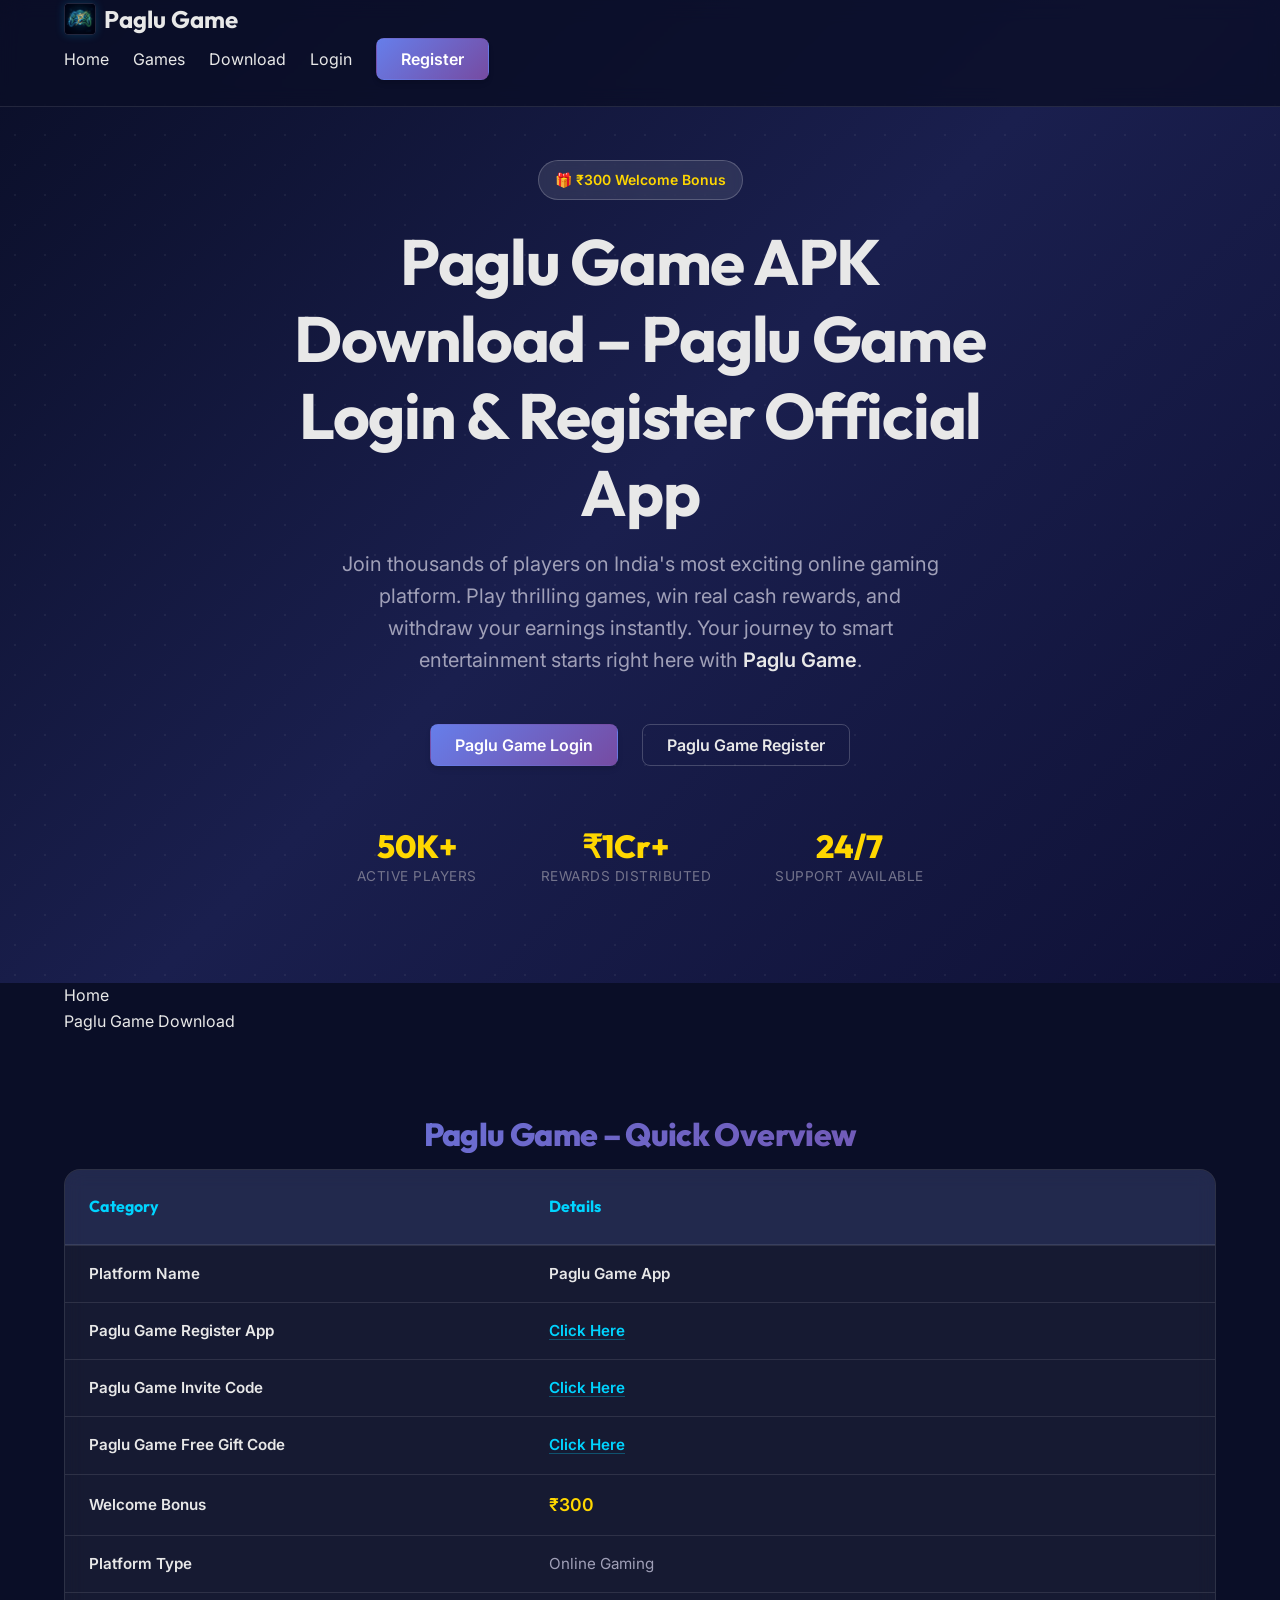
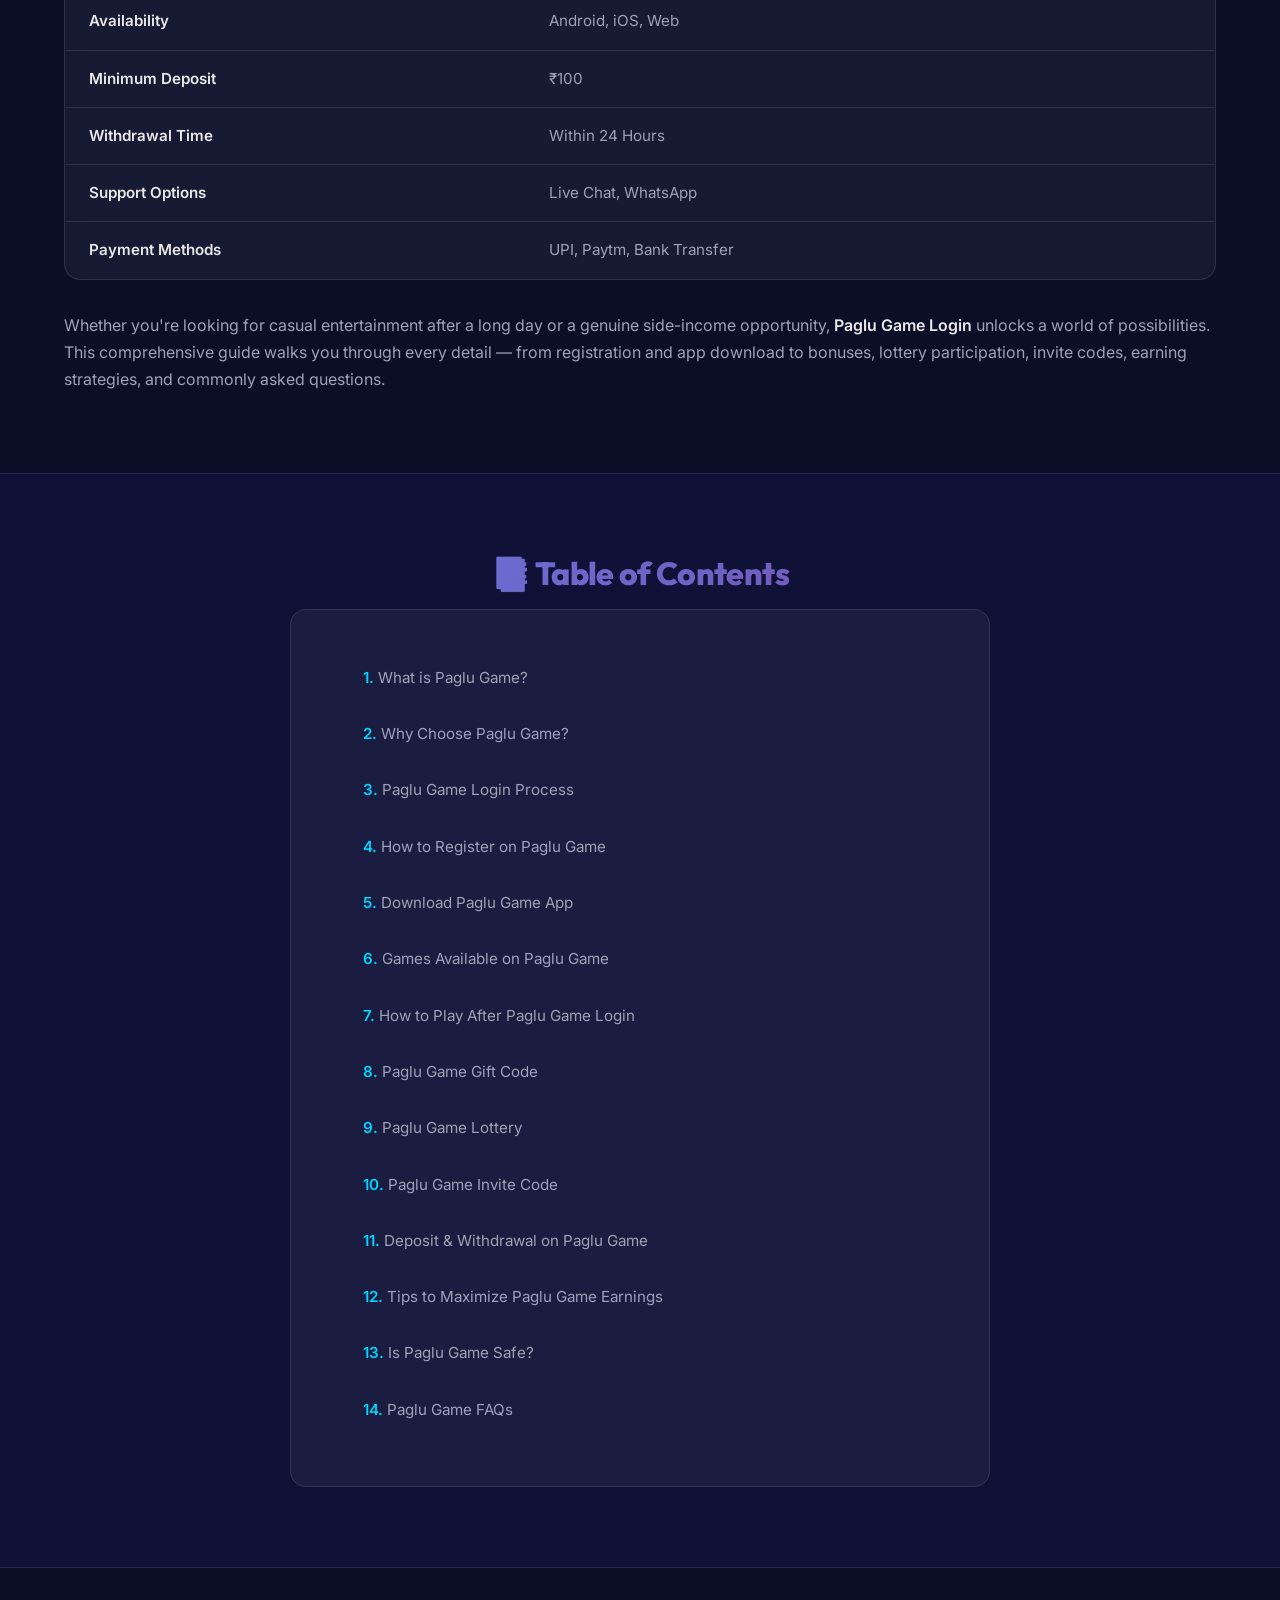
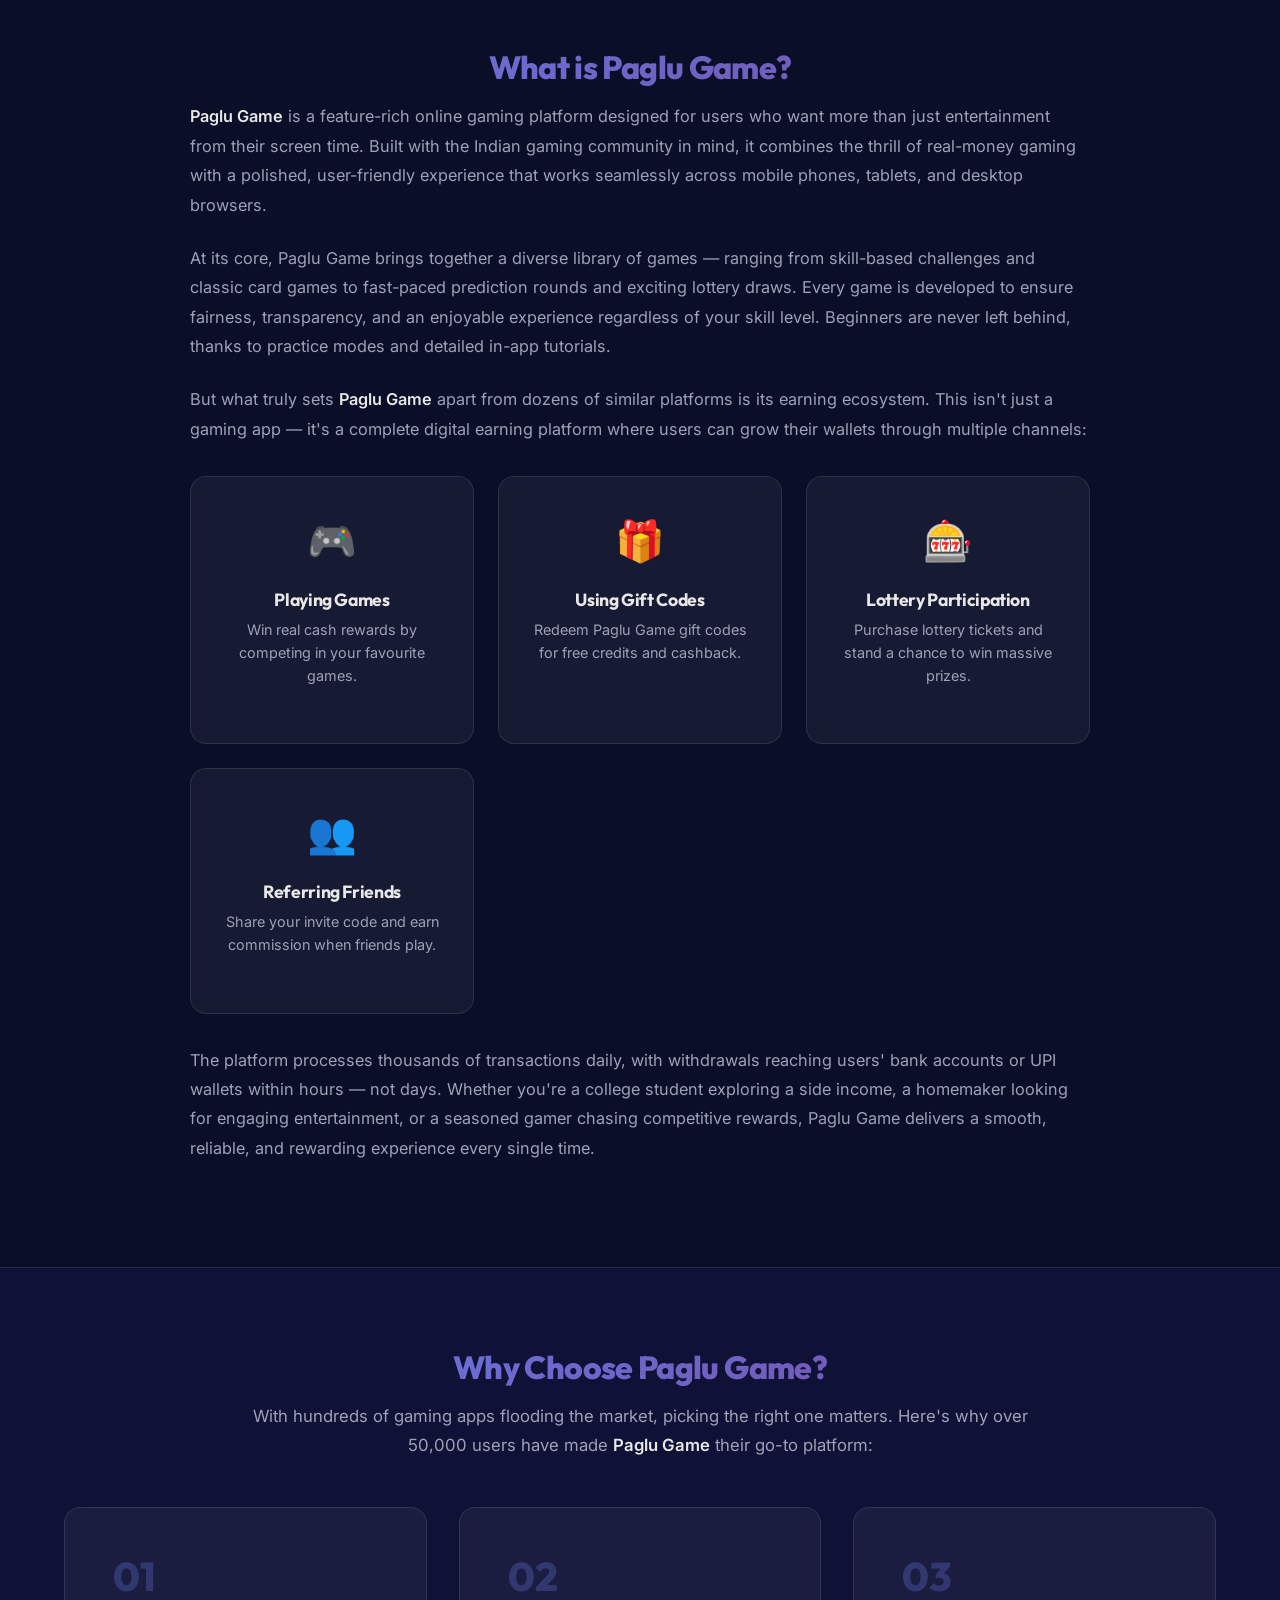
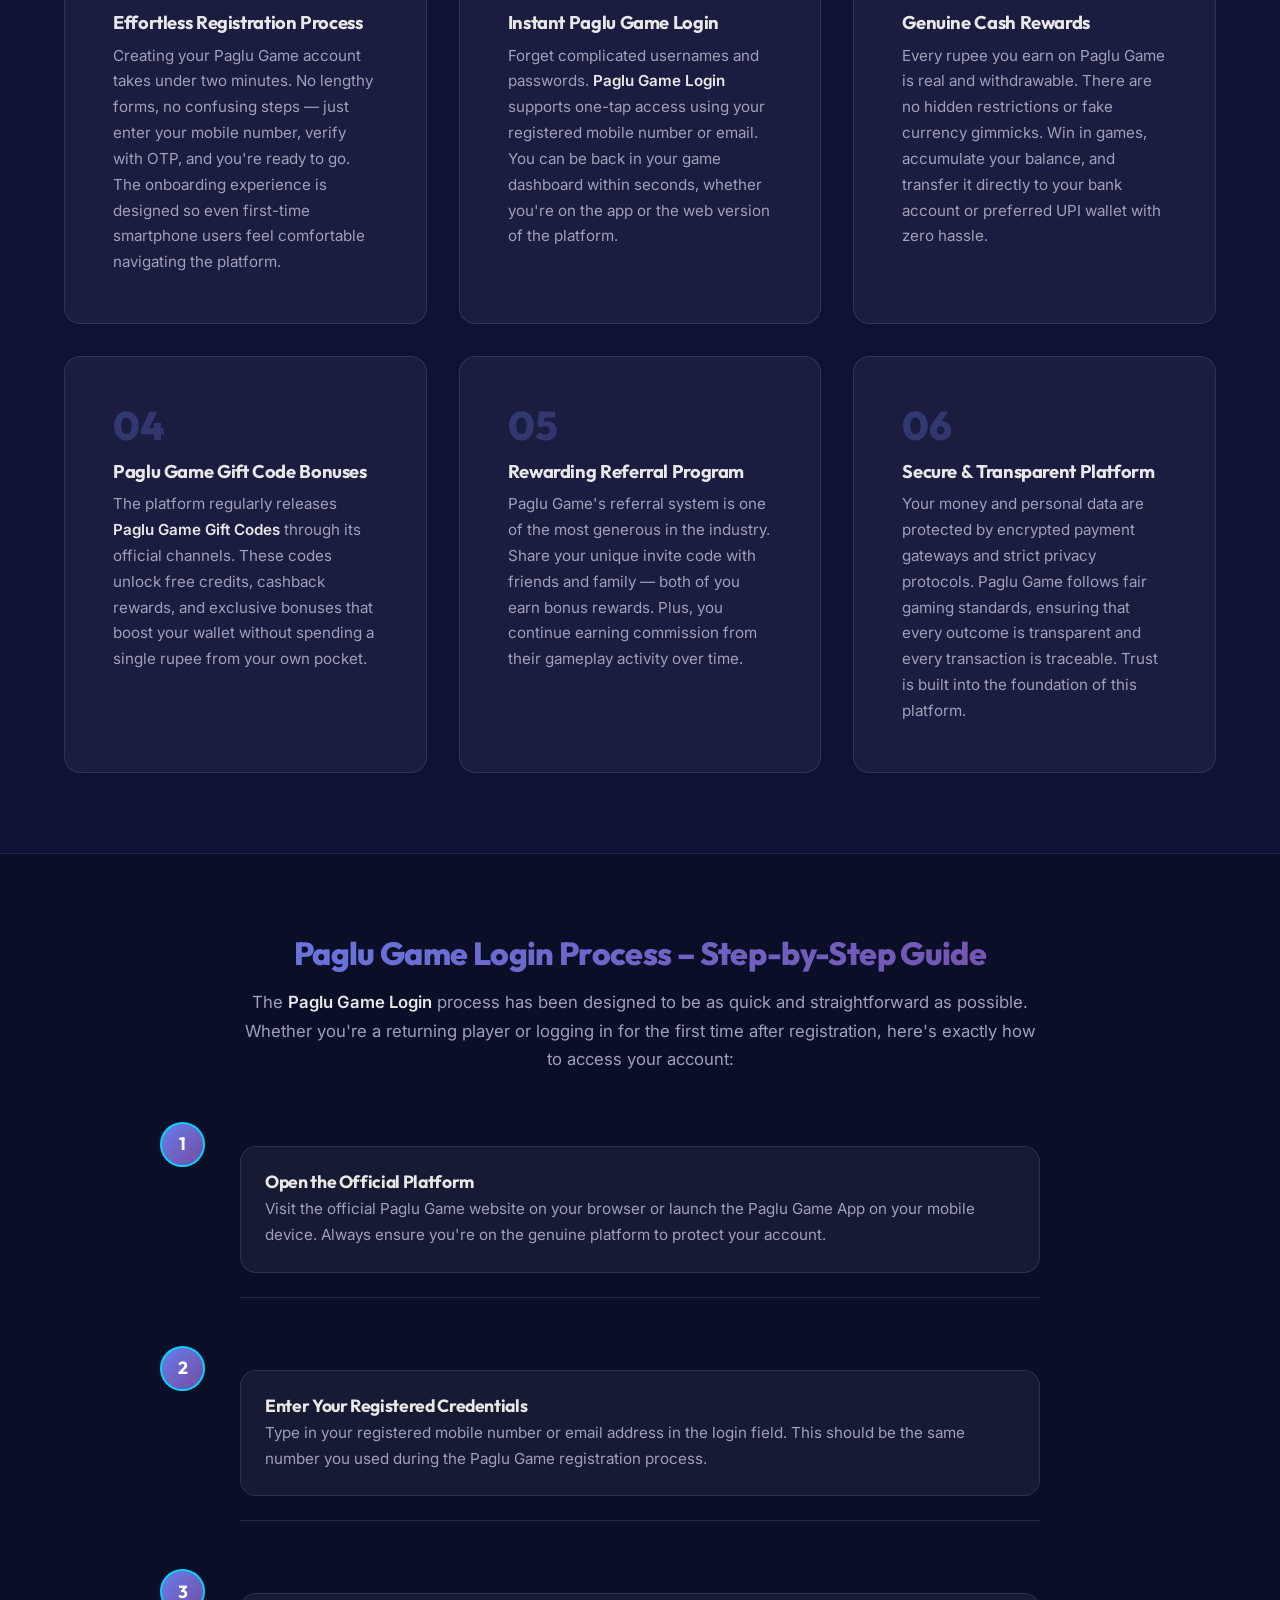
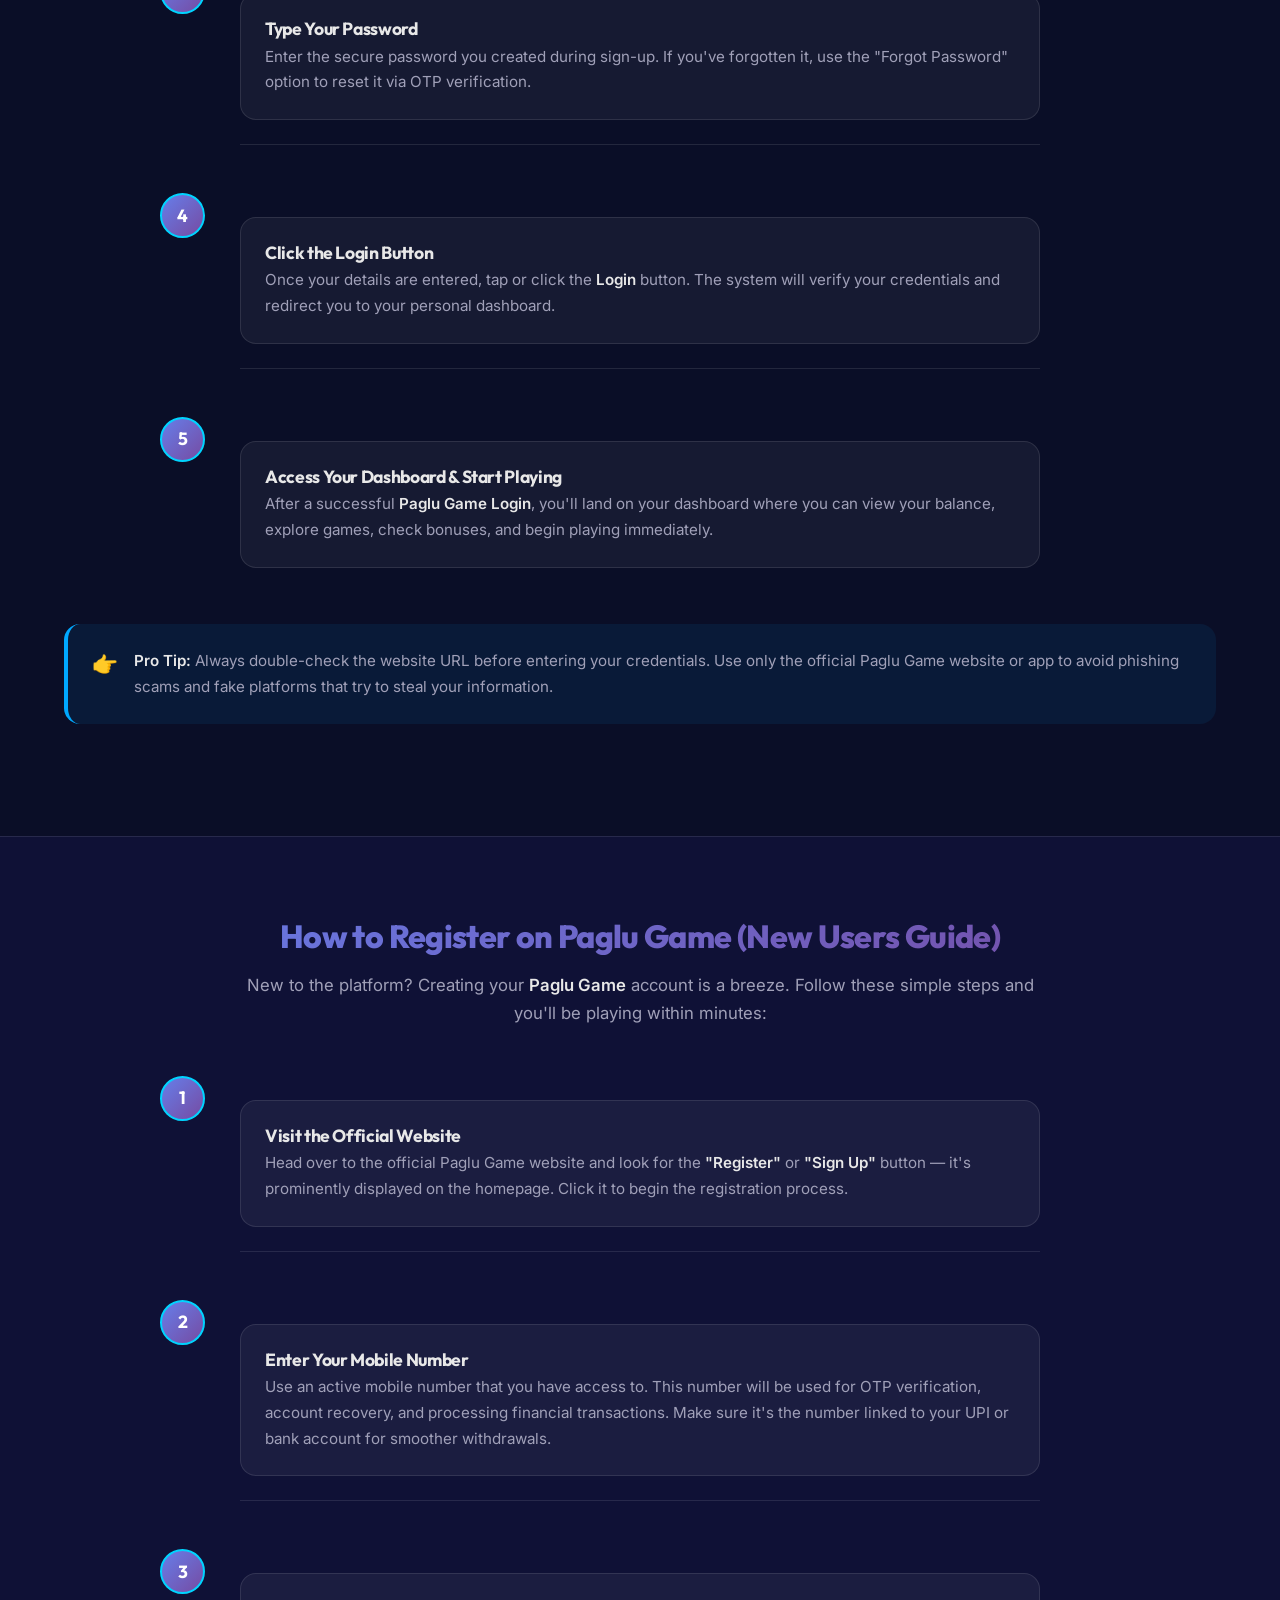
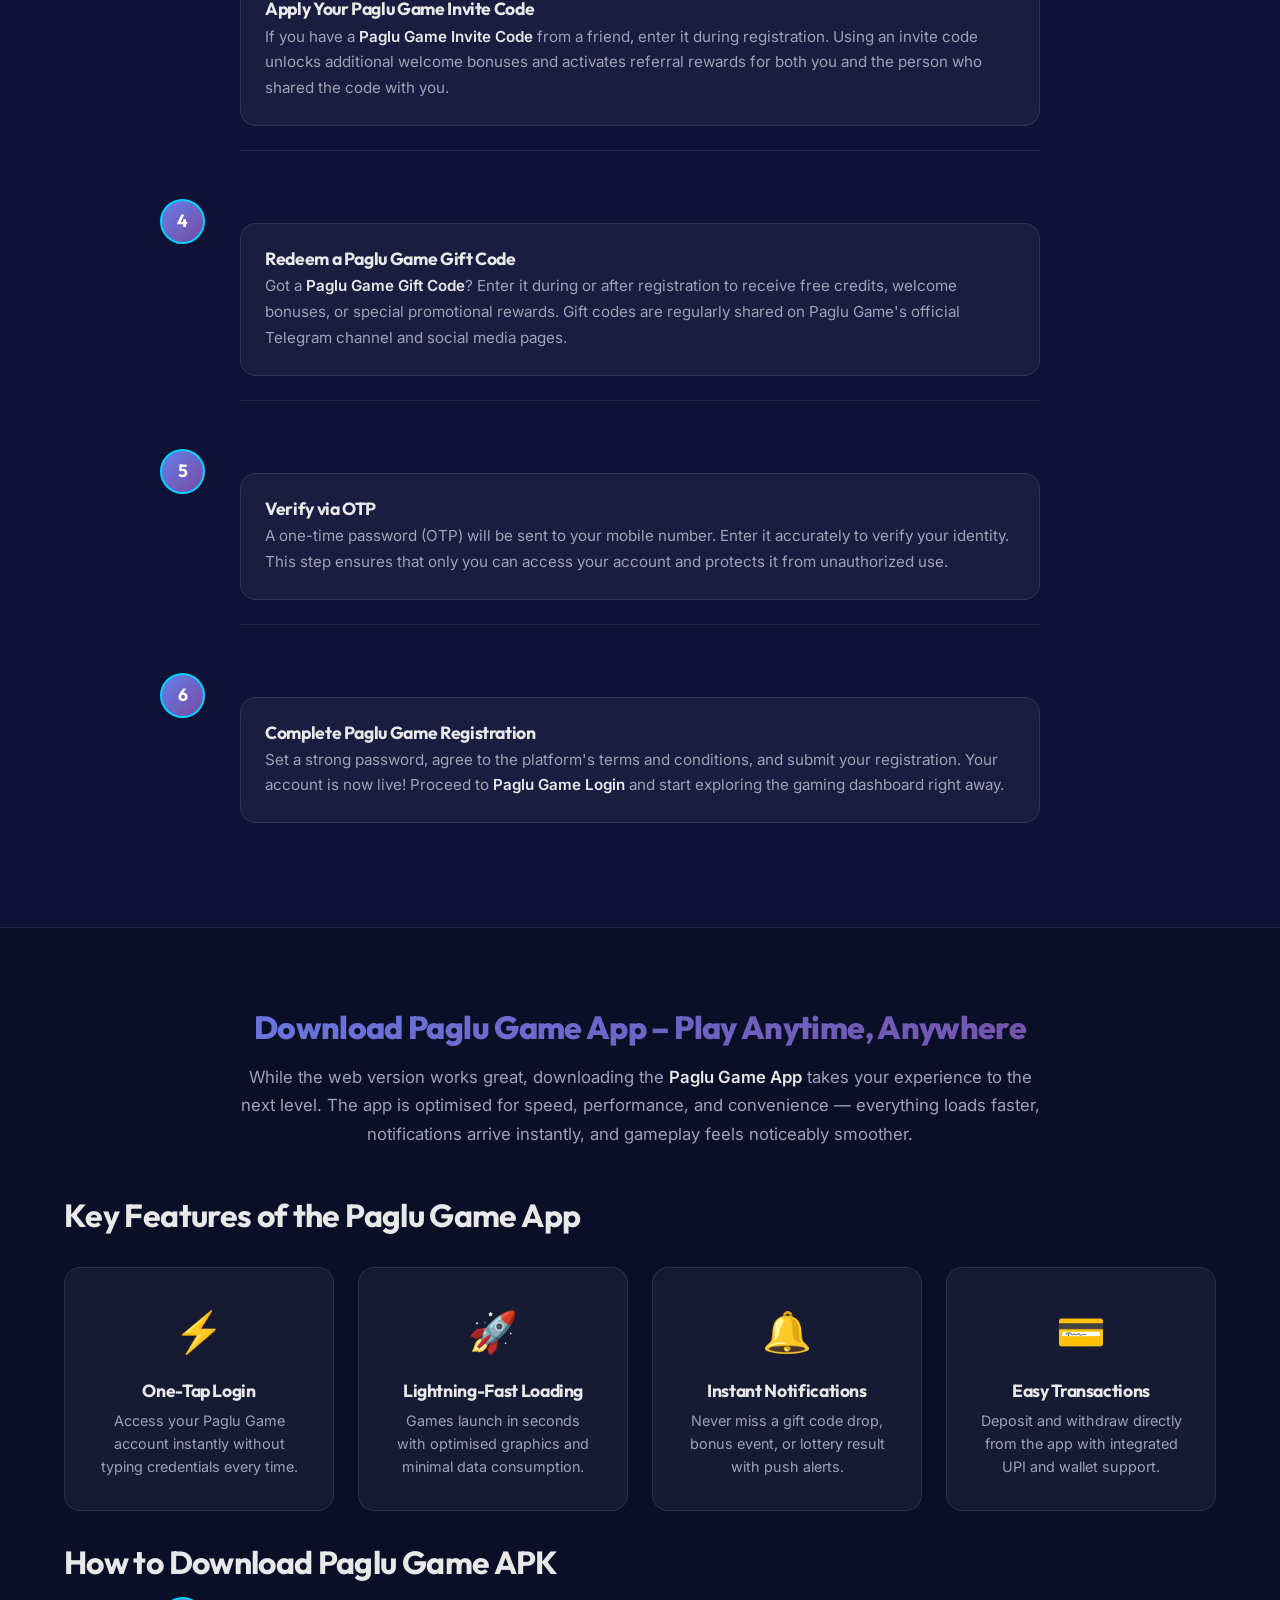
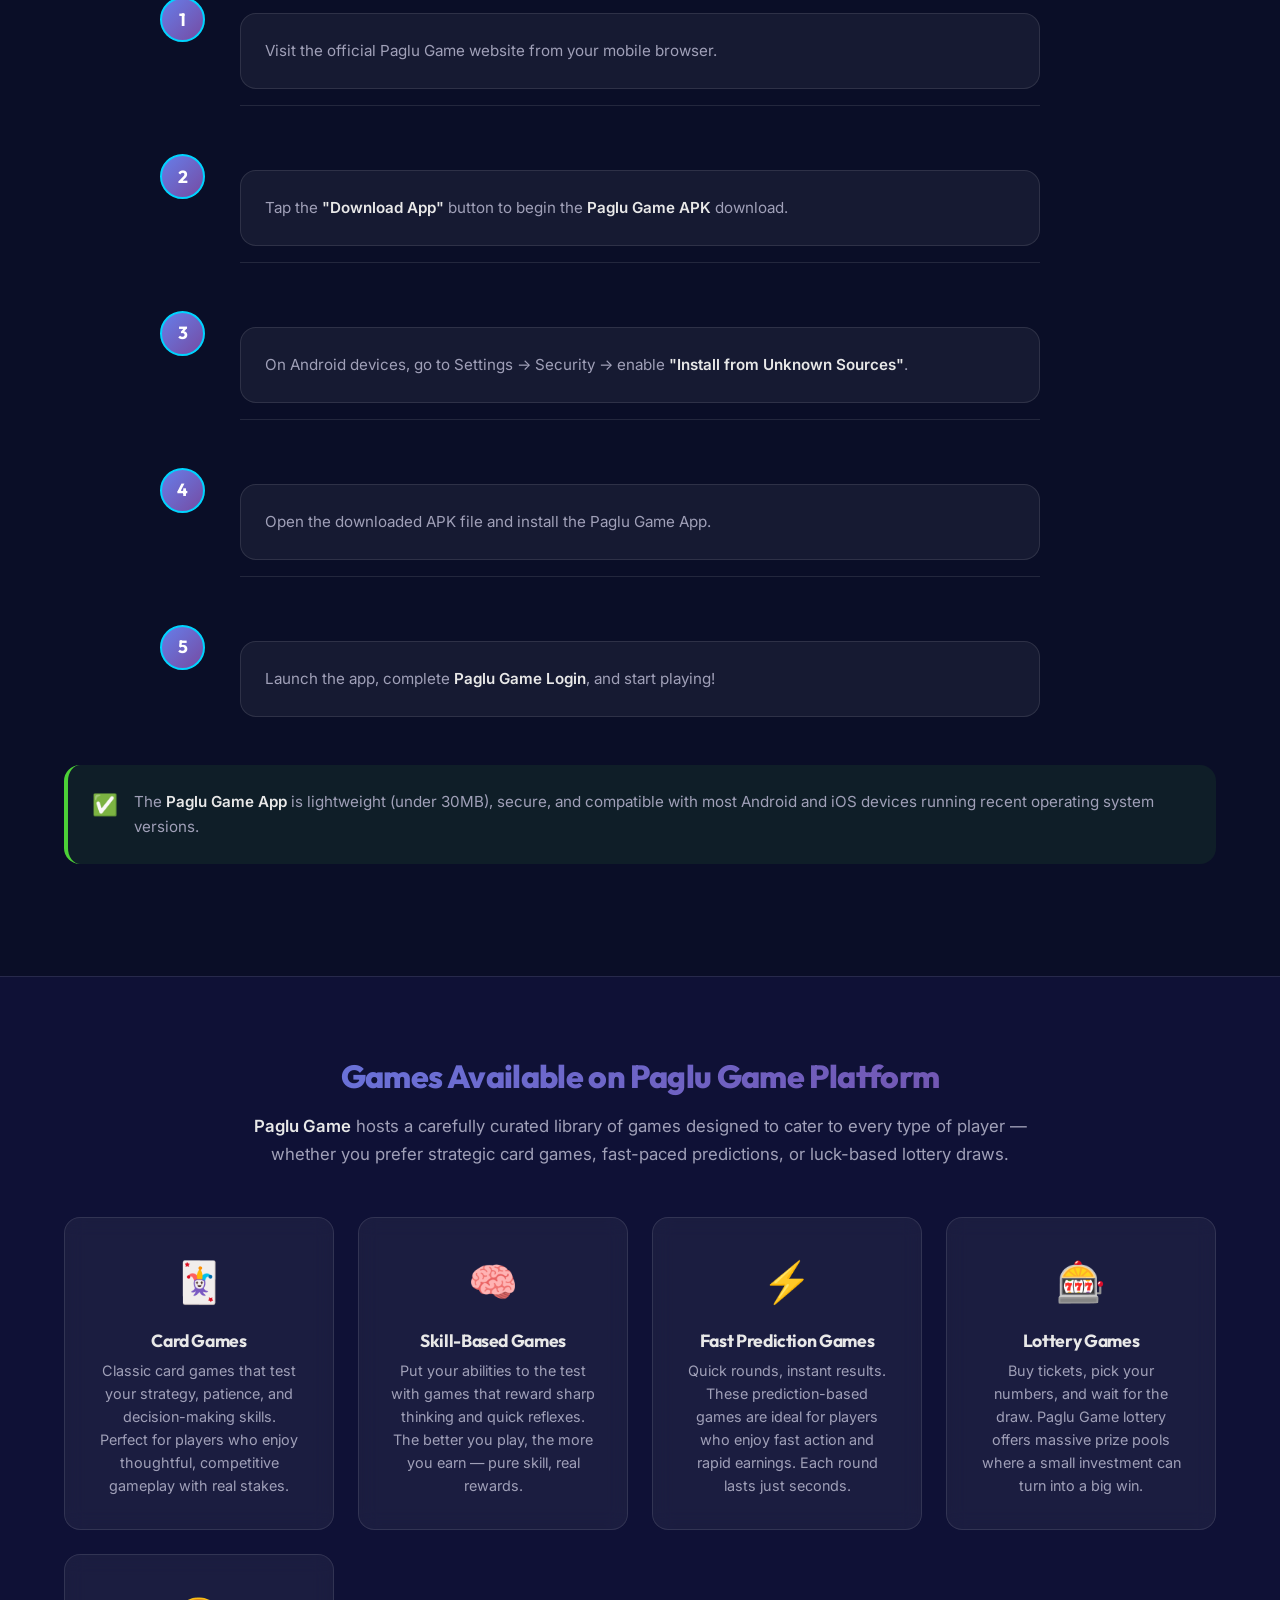
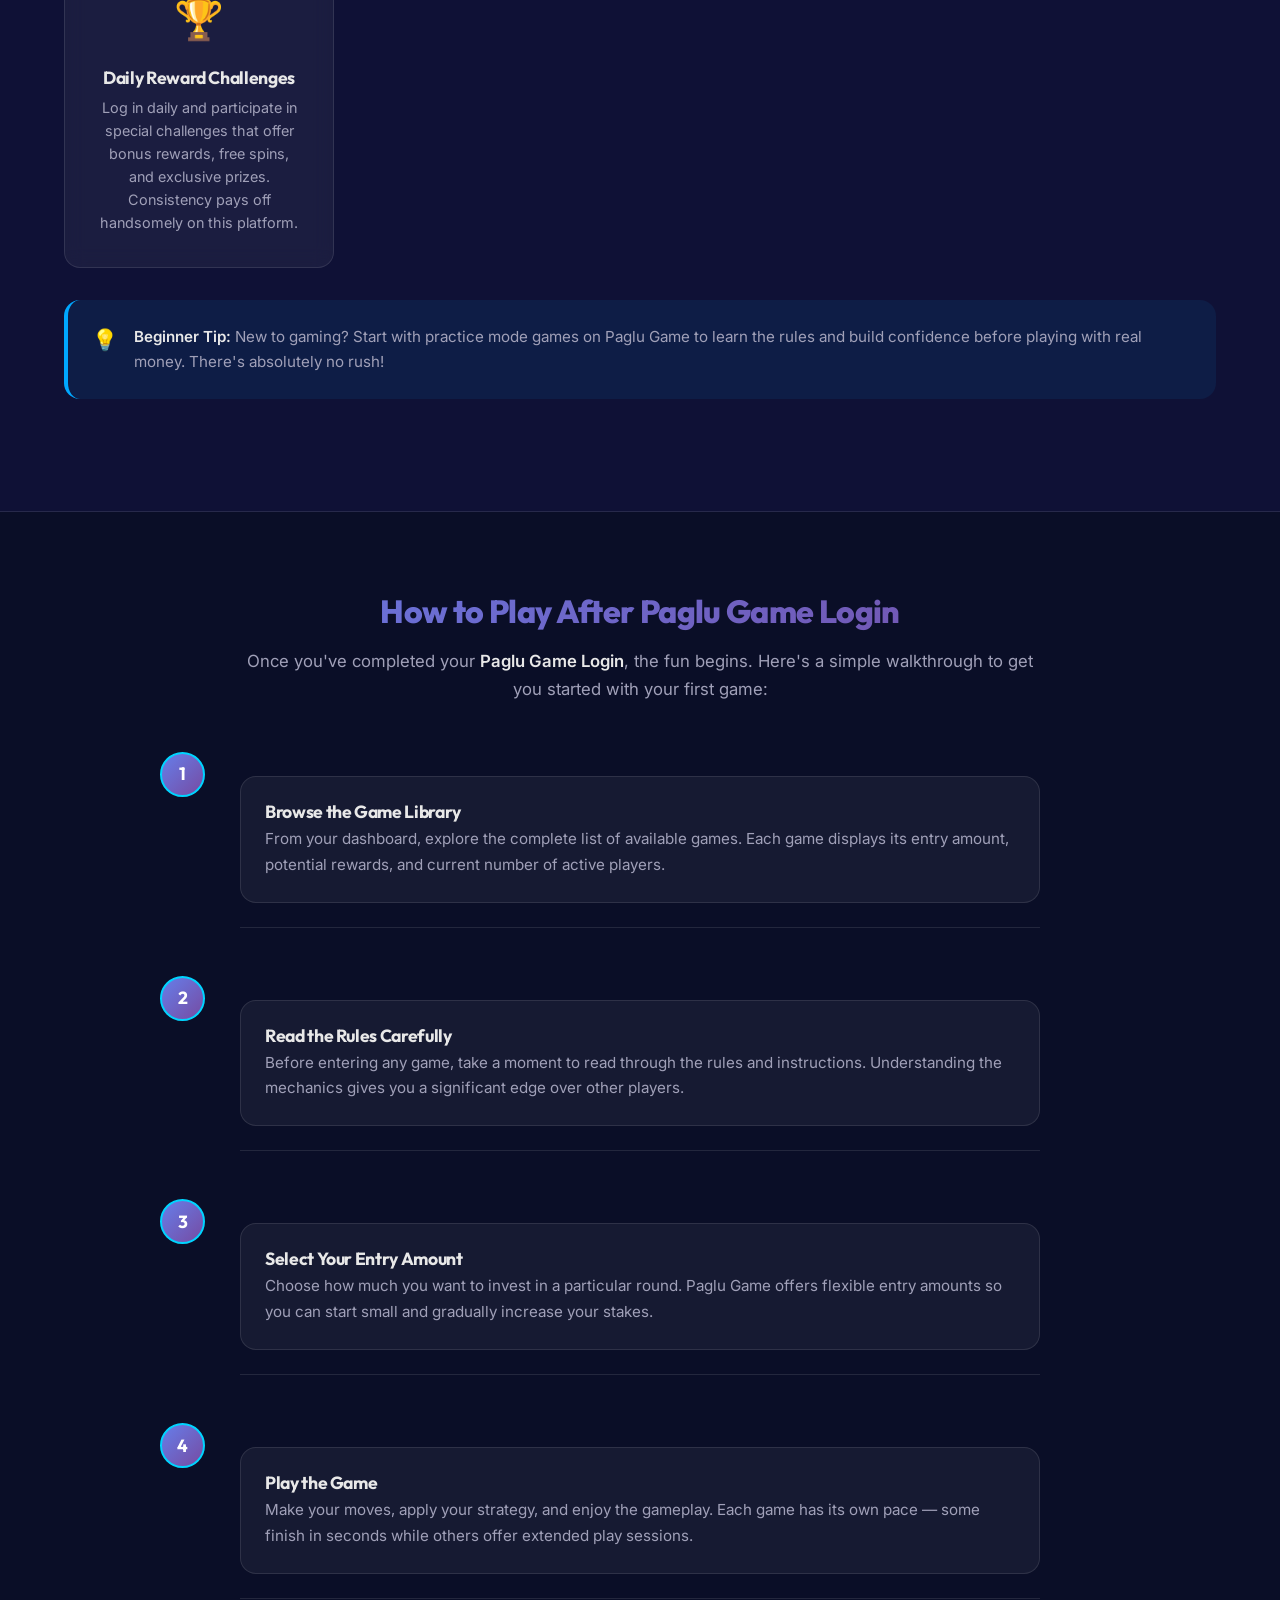
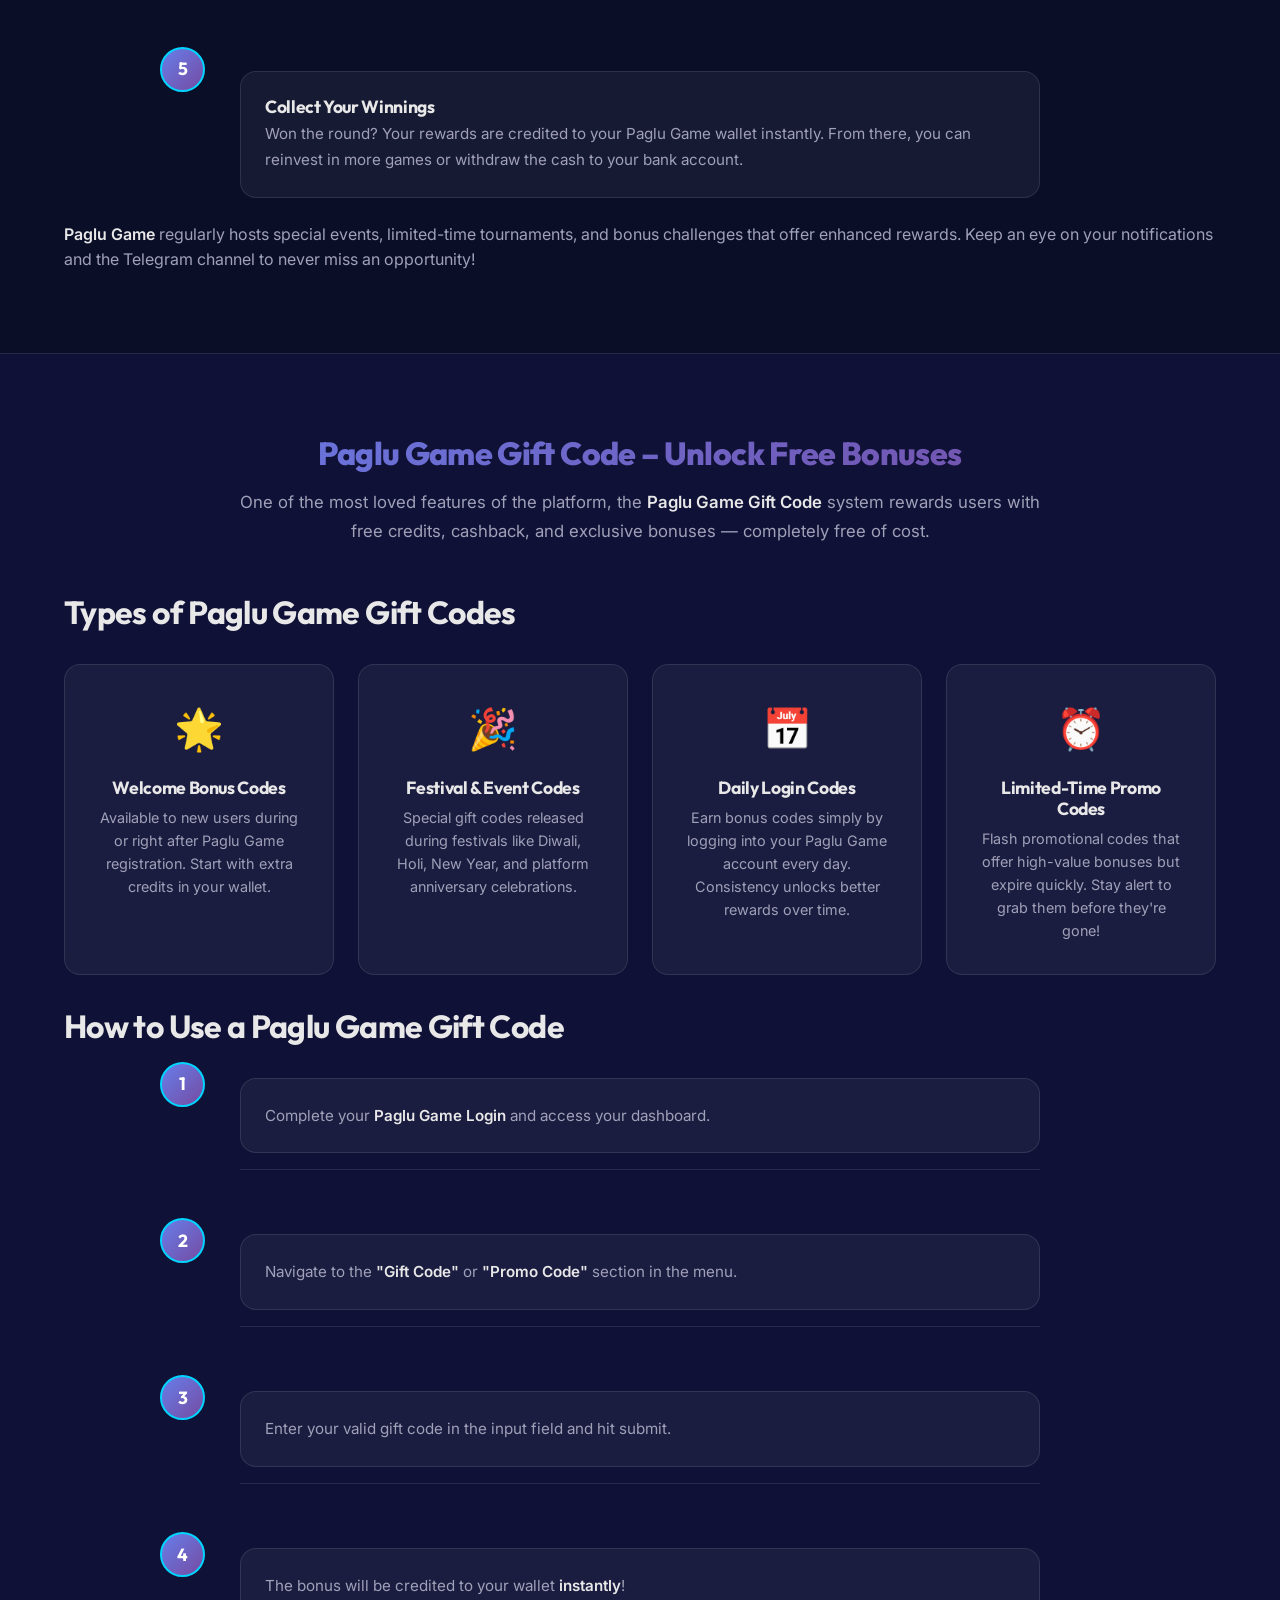
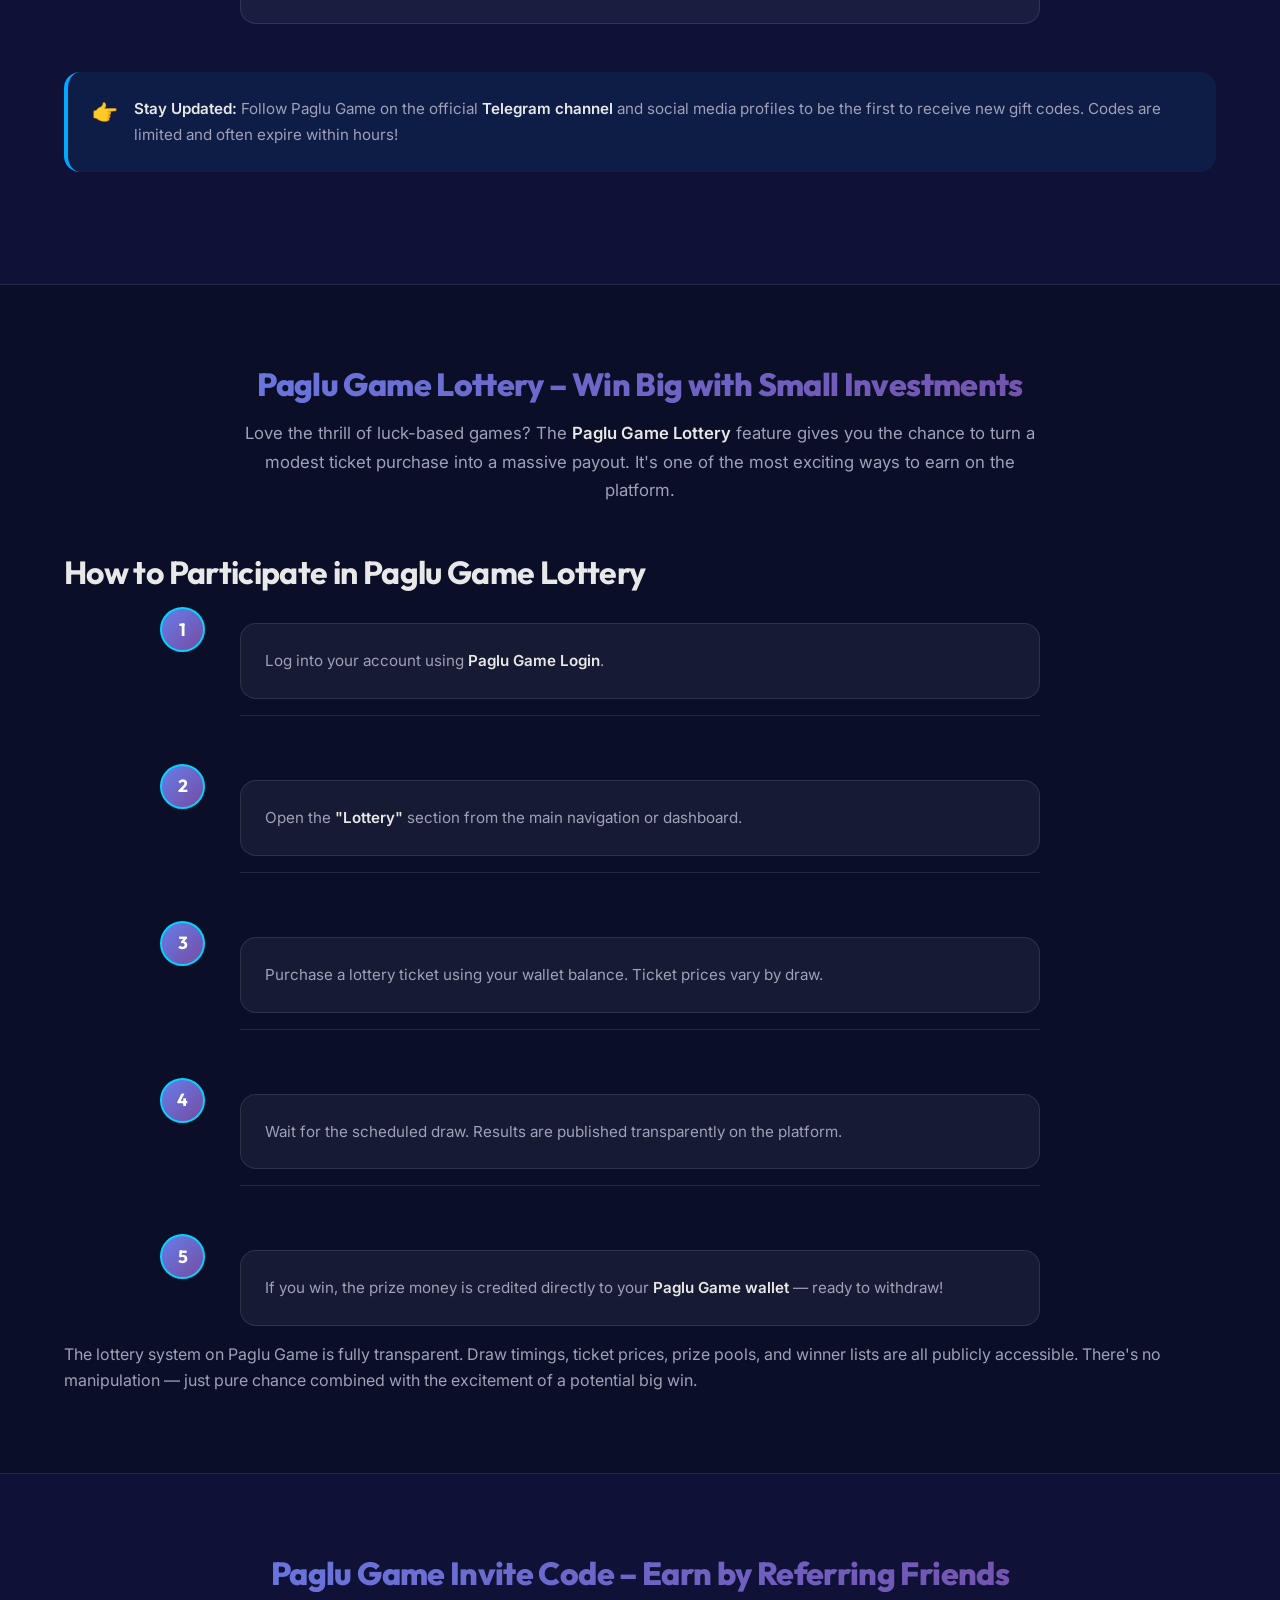
==== commit 41a181c2: "Add SEO-optimized gaming logo image and apply to all pages" ====
--- a/index.html
+++ b/index.html
@@ -175,7 +175,10 @@
     <!-- Header -->
     <header class="header" id="header">
         <div class="container">
-            <a href="index.html" class="logo">🎮 Paglu Game</a>
+            <a href="index.html" class="logo">
+                <img src="paglu-game-logo.jpg" alt="Paglu Game Logo" class="logo-img" width="32" height="32">
+                <span>Paglu Game</span>
+            </a>
             <nav class="nav">
                 <ul class="nav-list" id="navList">
                     <li><a href="#home">Home</a></li>
@@ -999,7 +1002,10 @@
         <div class="container">
             <div class="footer-content">
                 <div class="footer-brand">
-                    <a href="index.html" class="footer-logo">🎮 Paglu Game</a>
+                    <a href="index.html" class="footer-logo">
+                        <img src="paglu-game-logo.jpg" alt="Paglu Game Logo" class="logo-img" width="32" height="32">
+                        <span>Paglu Game</span>
+                    </a>
                     <p class="footer-desc">Your trusted destination for online gaming and real-money rewards. Play smart, earn big, withdraw fast.</p>
                 </div>
                 <div class="footer-links">
--- a/style.css
+++ b/style.css
@@ -333,6 +333,15 @@
     font-weight: 700;
     color: var(--text-primary);
     text-decoration: none;
+}
+
+.logo-img {
+    width: 32px;
+    height: 32px;
+    border-radius: var(--radius-sm);
+    object-fit: cover;
+    border: 1px solid rgba(255, 255, 255, 0.1);
+    box-shadow: 0 0 10px rgba(0, 212, 255, 0.2);
 }
 
 .logo-icon {
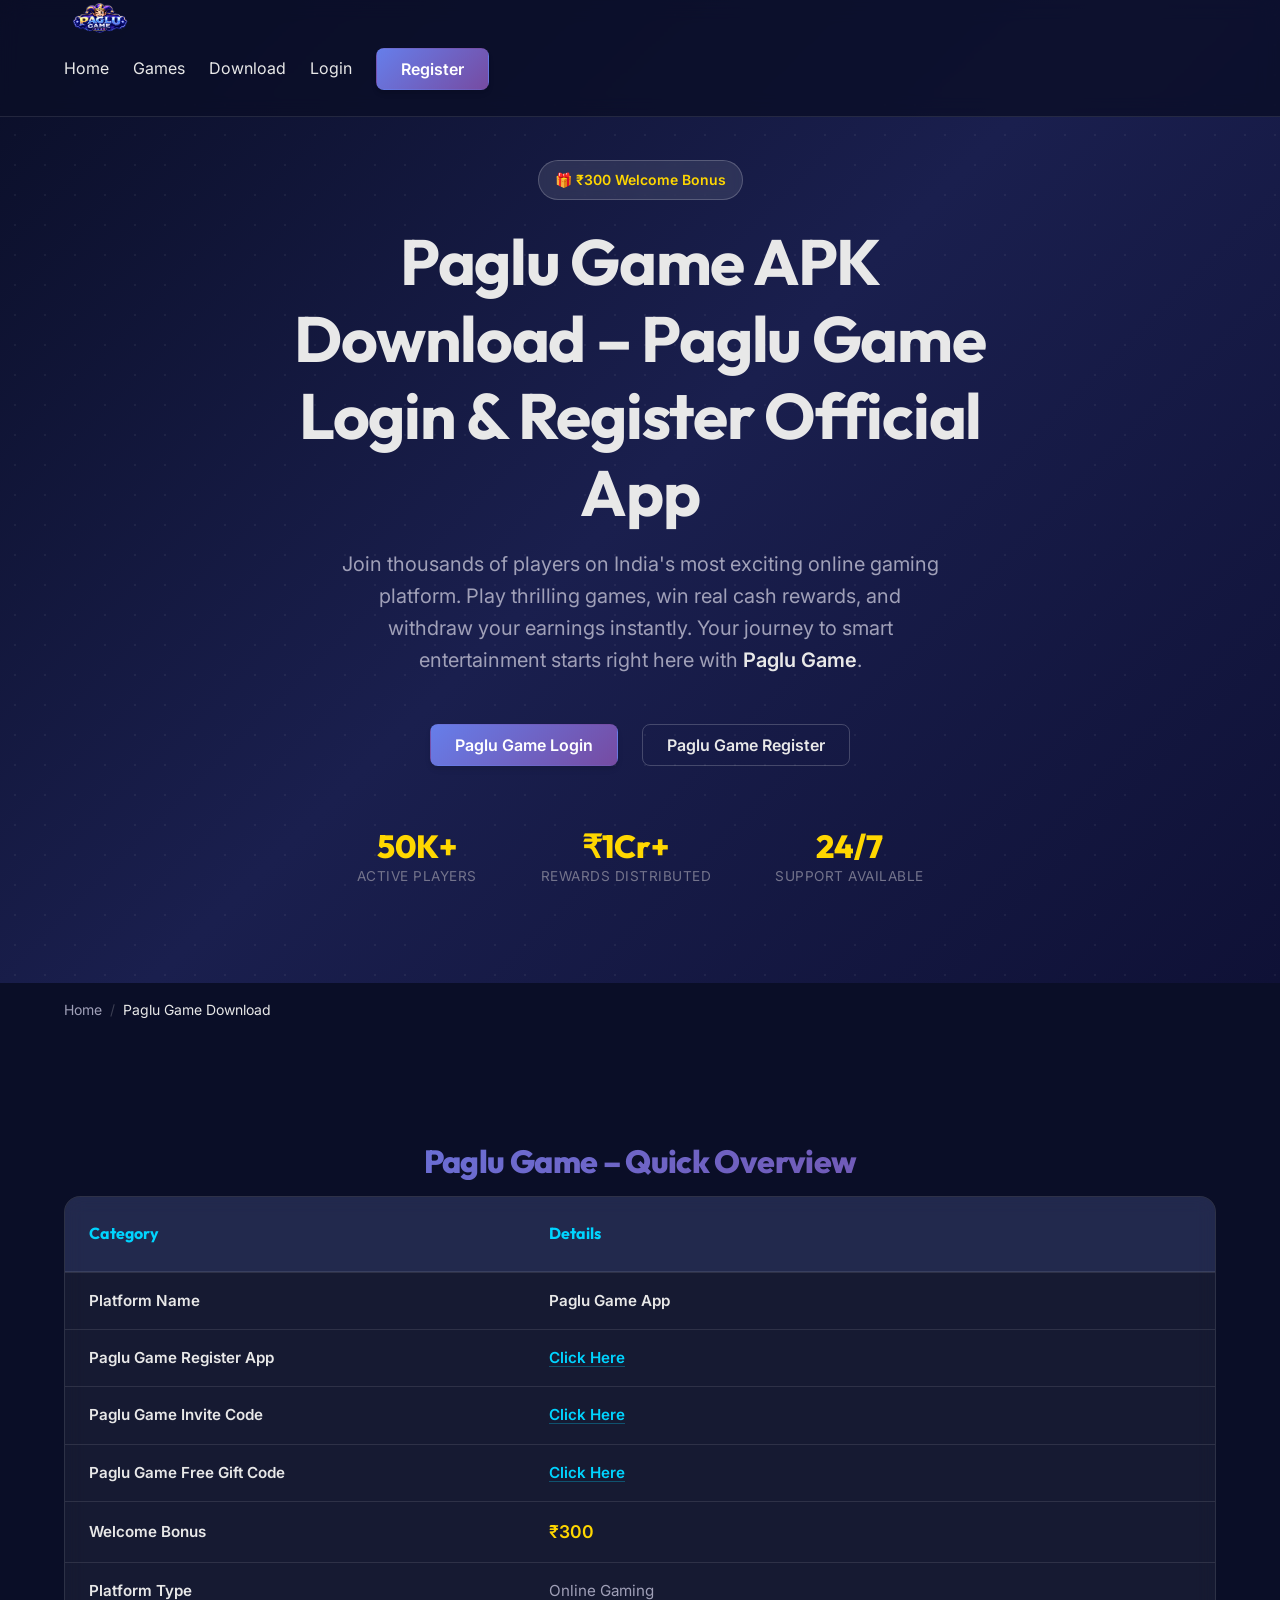
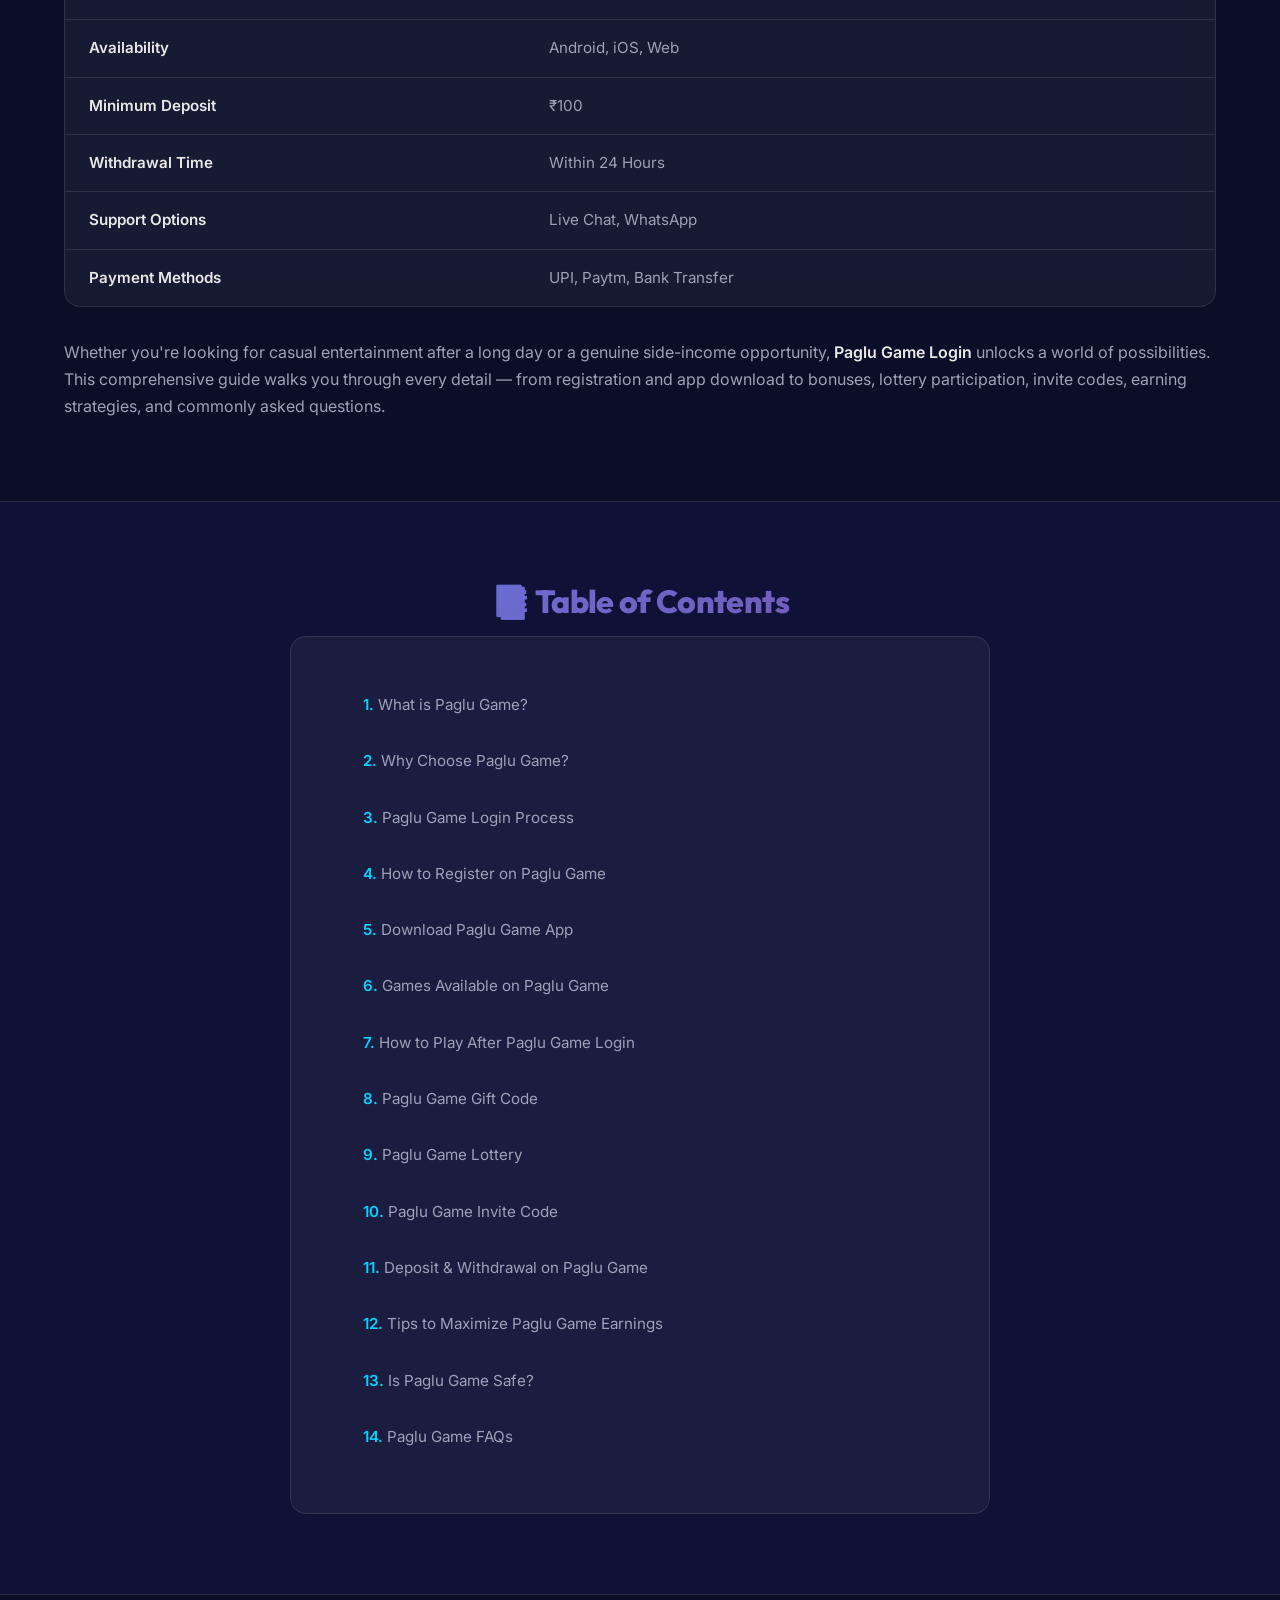
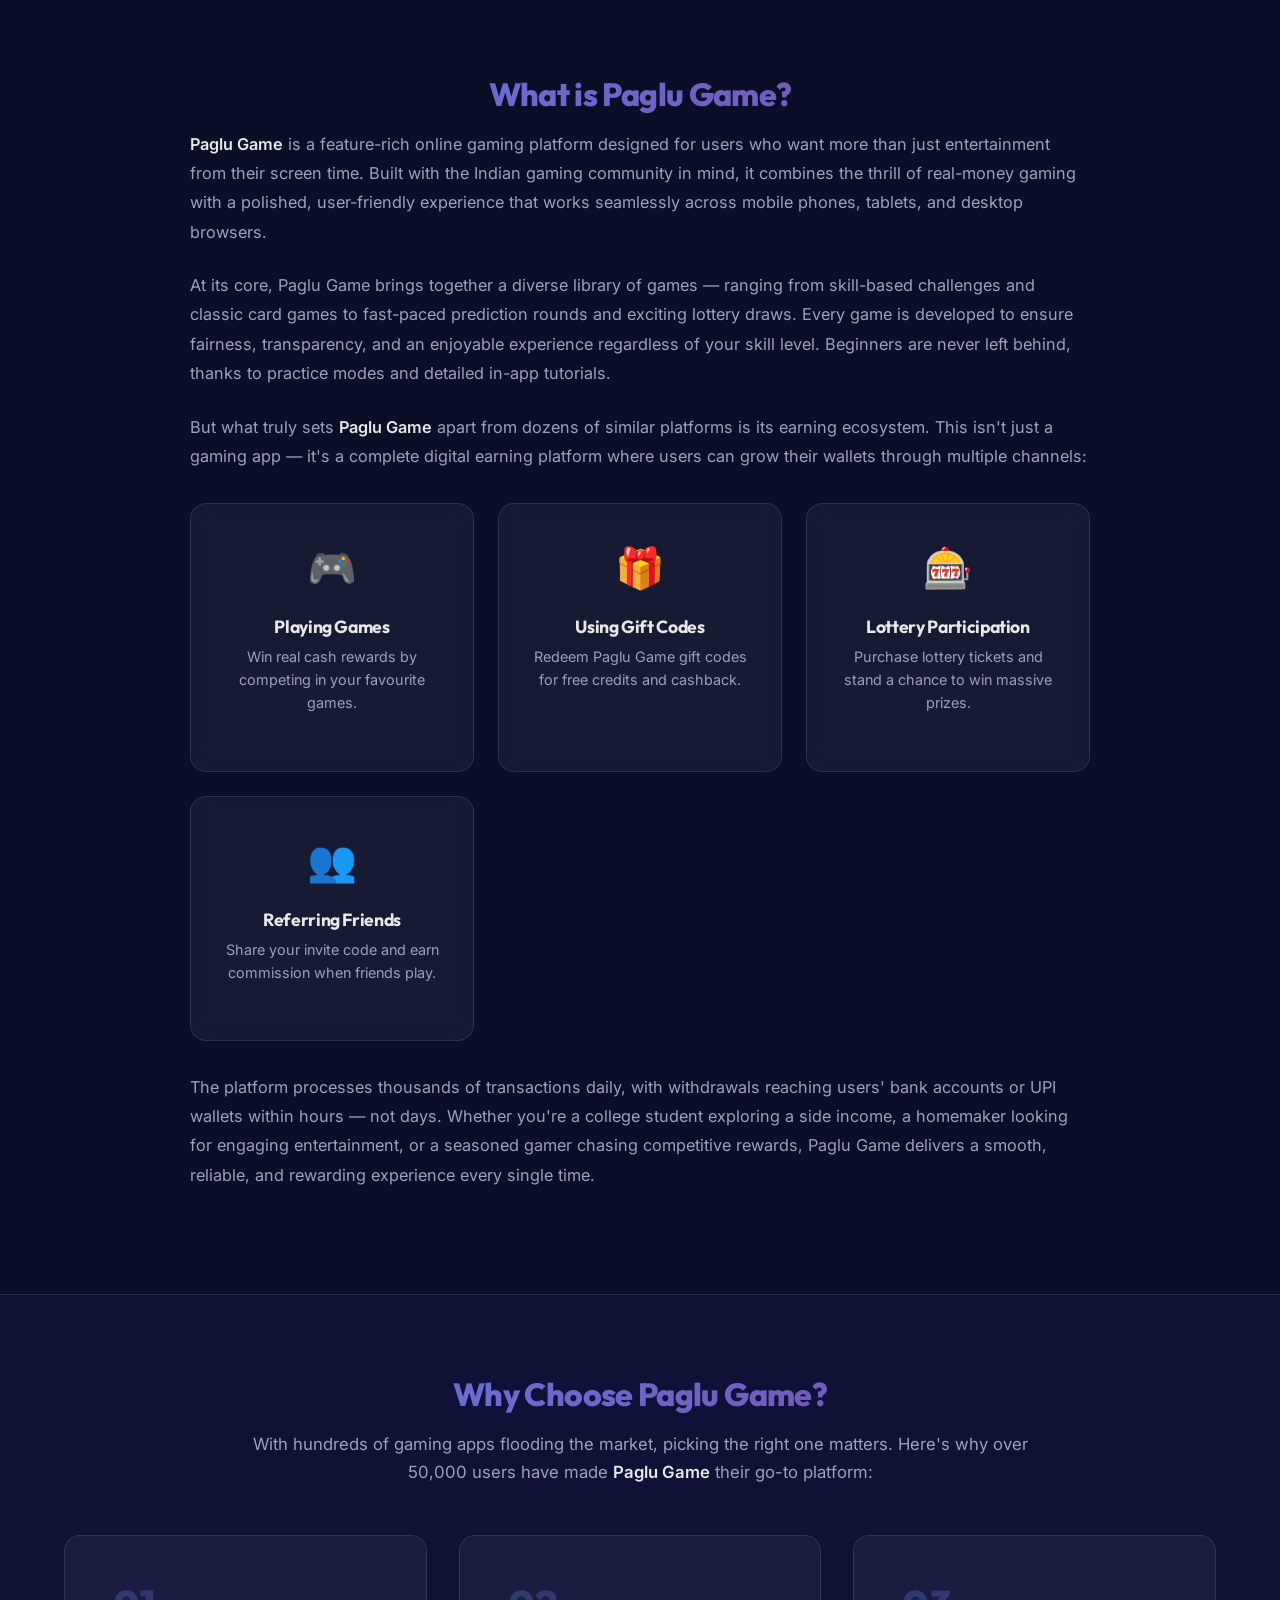
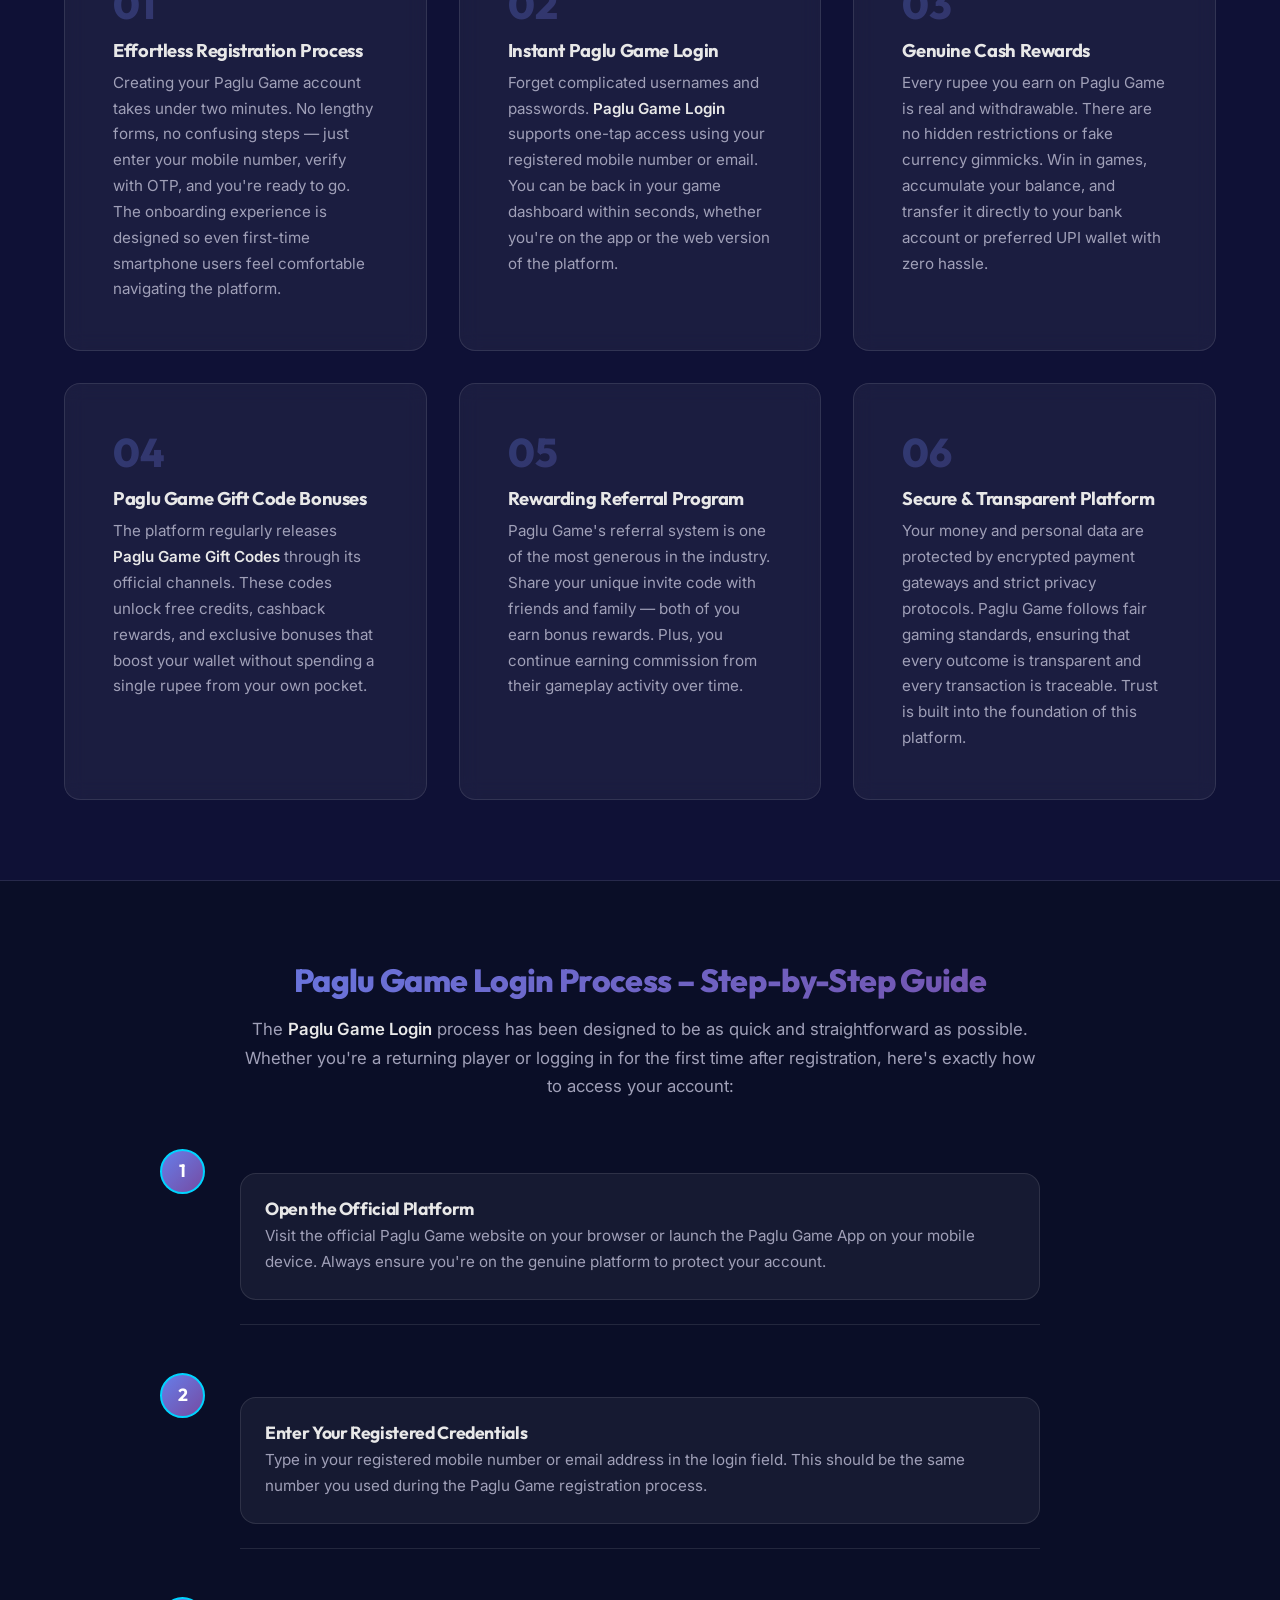
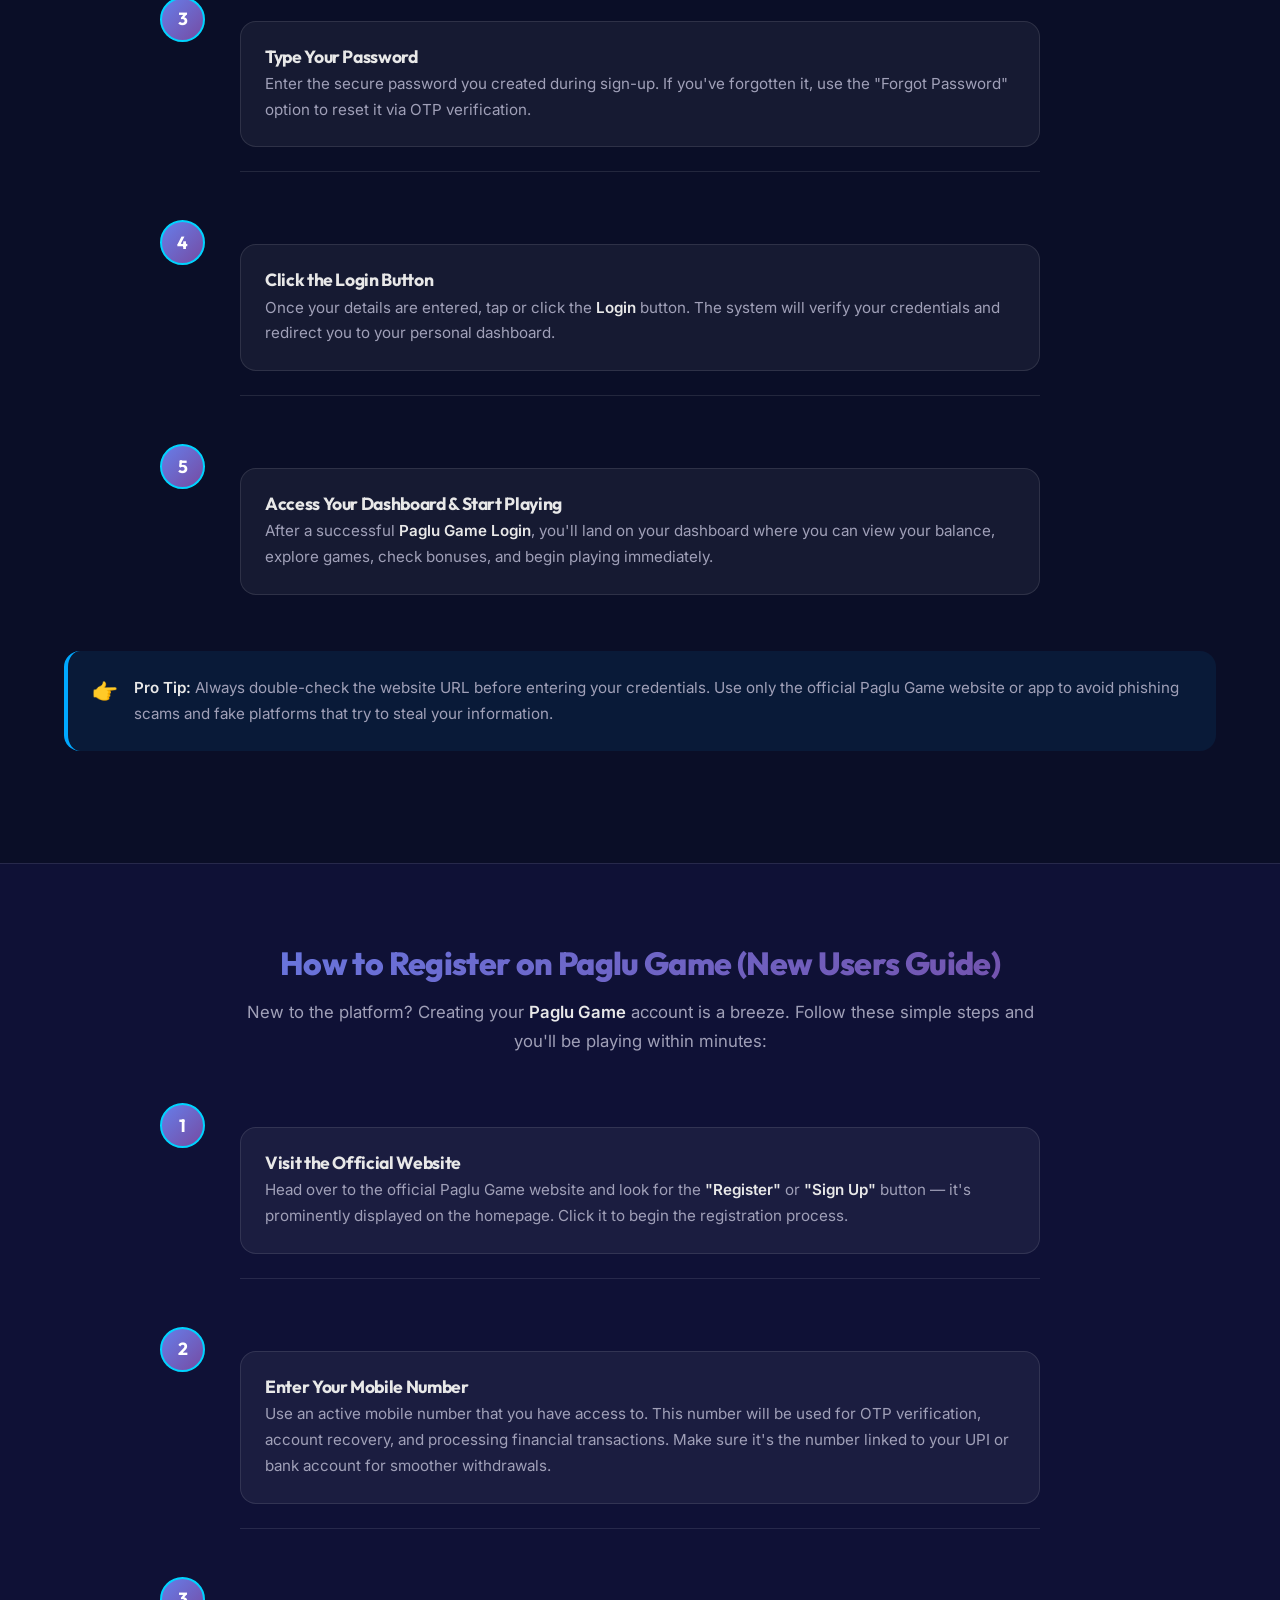
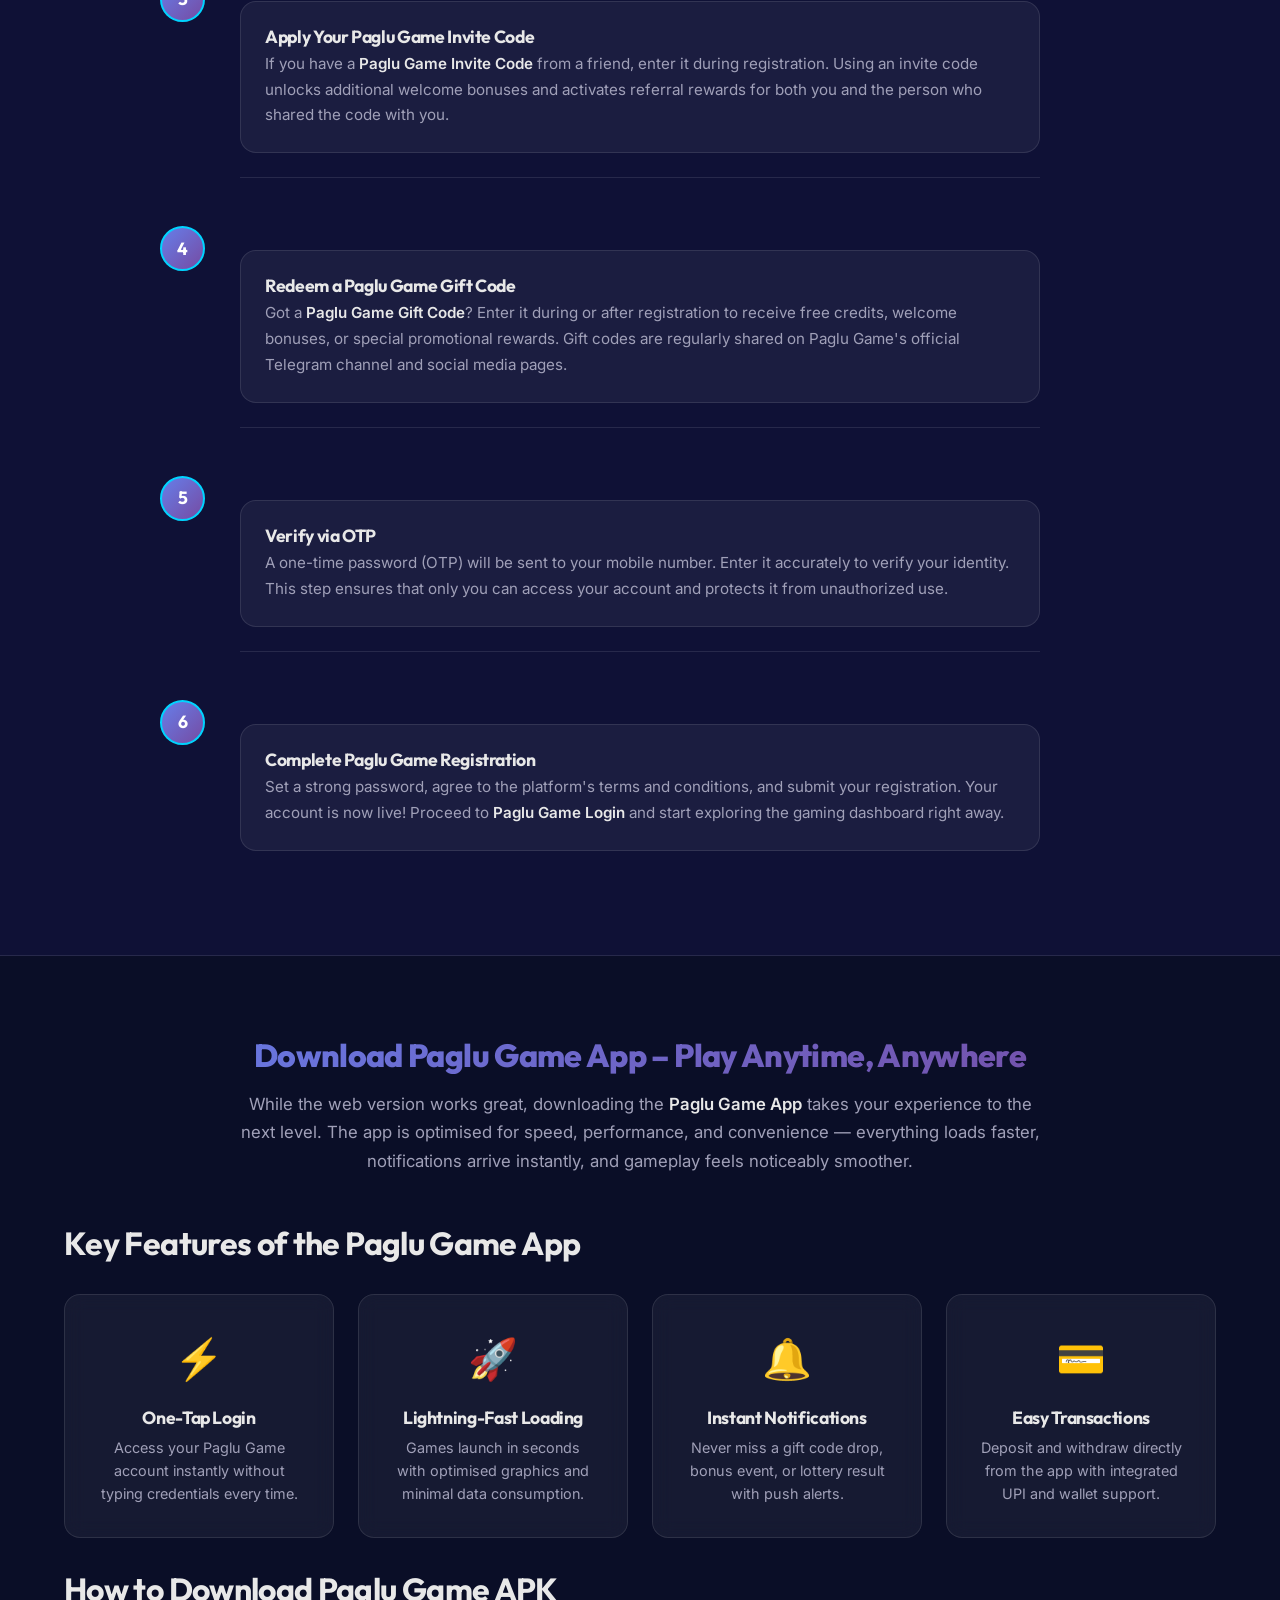
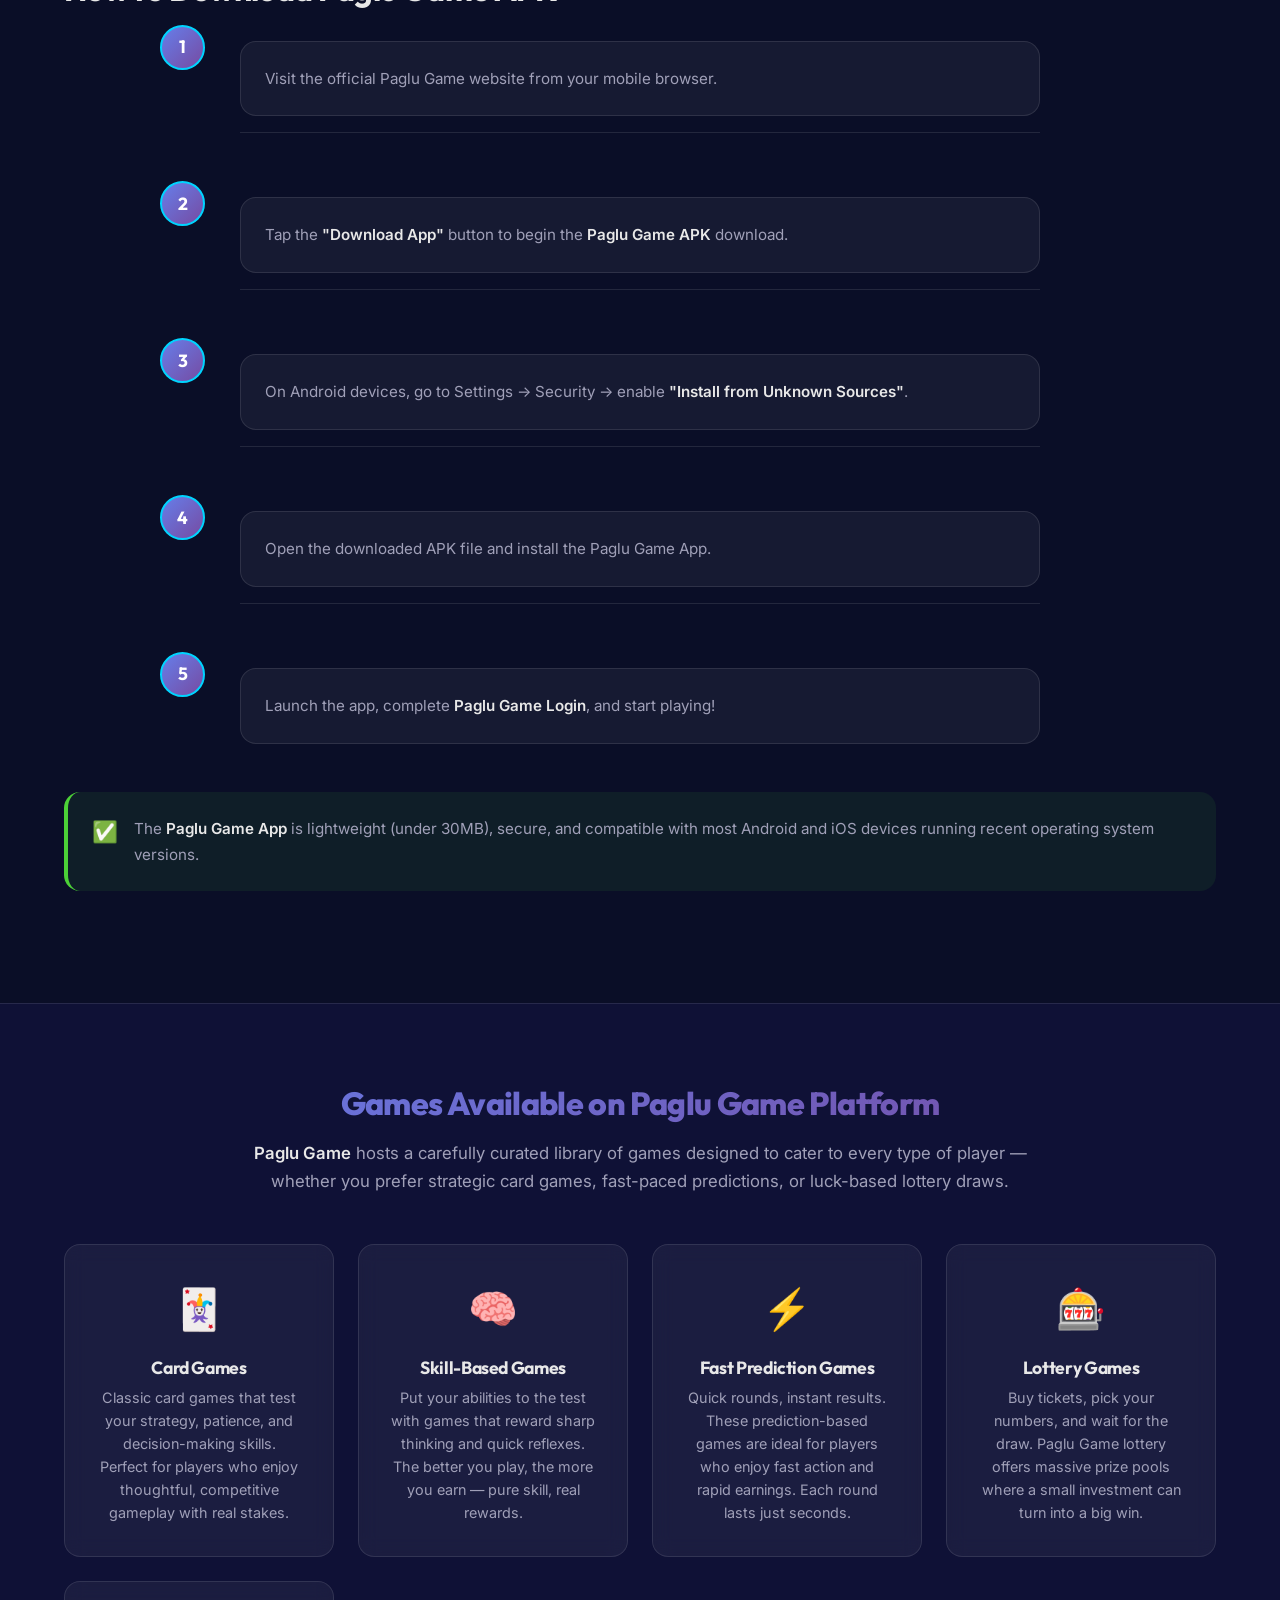
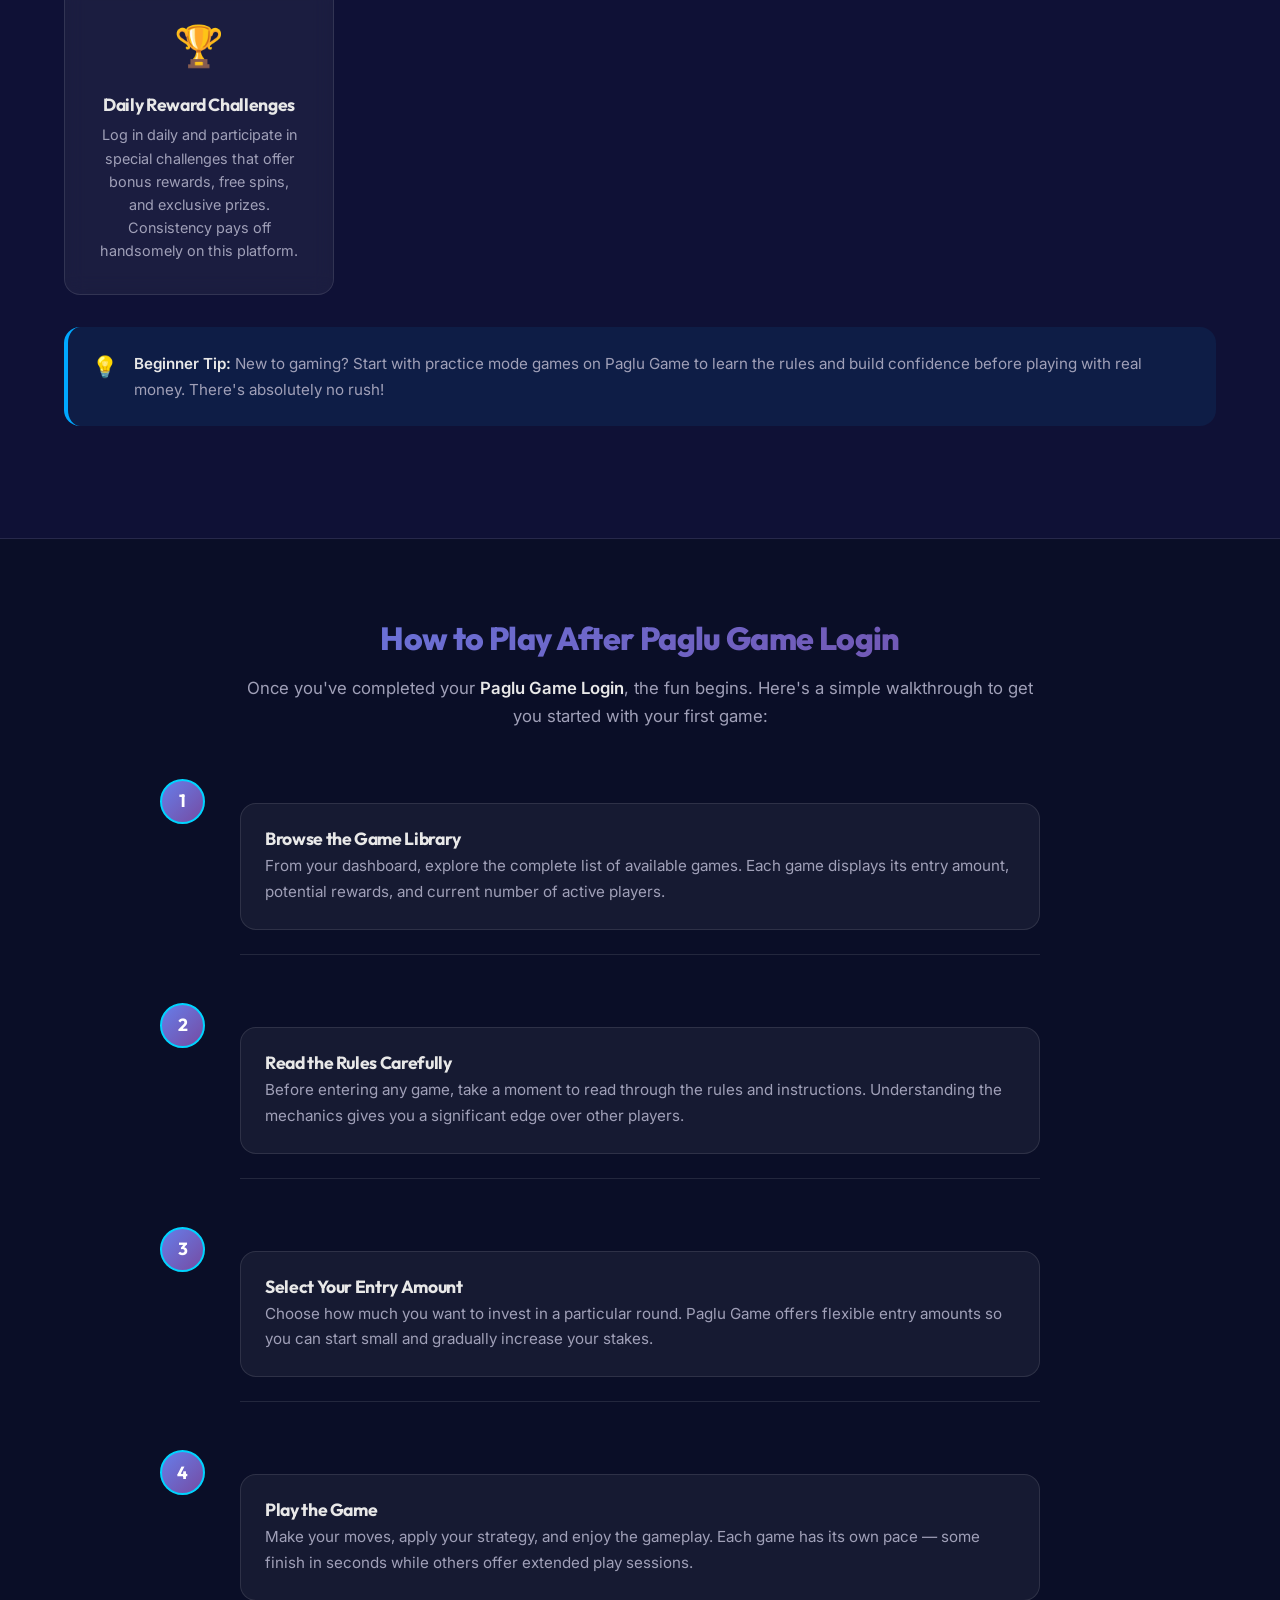
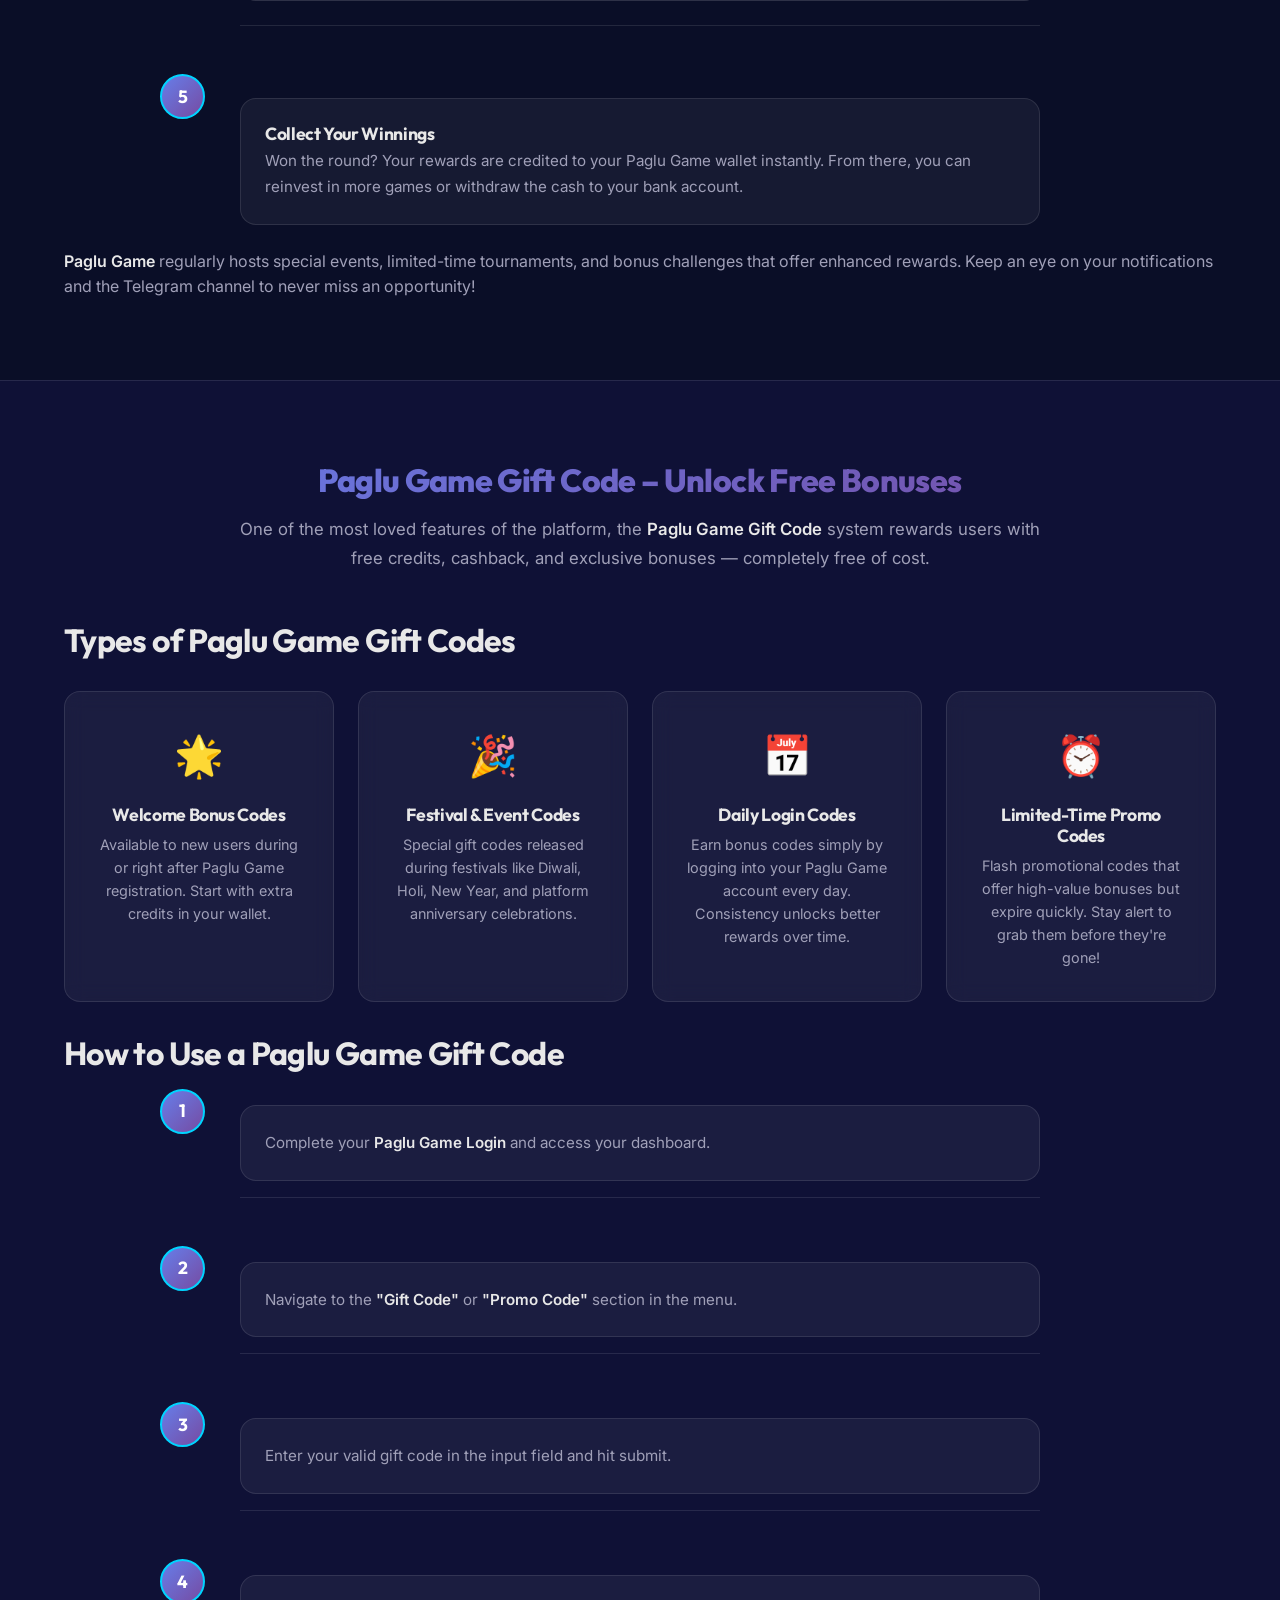
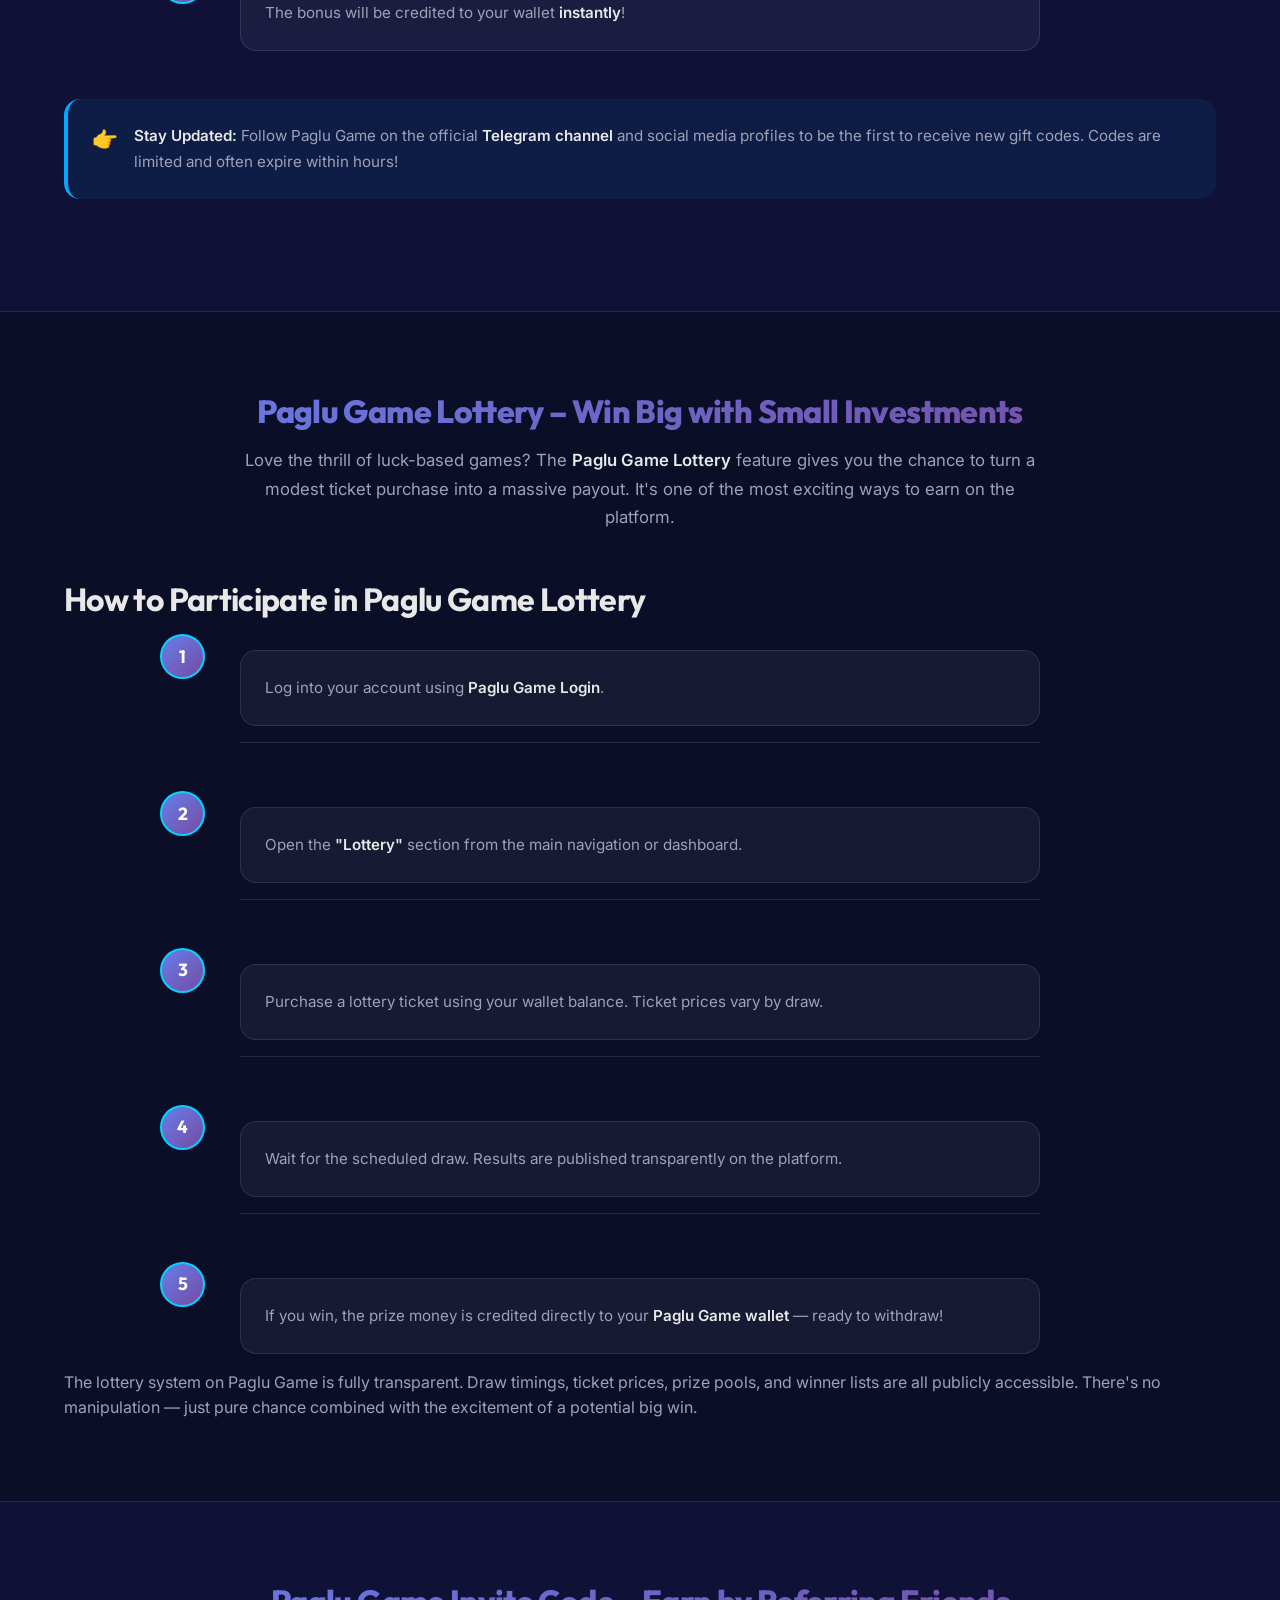
==== commit bec6c03a: "Replace temporary logo and favicon with user's official transparent logo, style the logo container f" ====
--- a/index.html
+++ b/index.html
@@ -2,6 +2,8 @@
 <html lang="en">
 <head>
     <meta charset="UTF-8">
+    <link rel="shortcut icon" href="favicon.png" type="image/x-icon">
+    <link rel="icon" href="favicon.png" type="image/png">
     <meta name="viewport" content="width=device-width, initial-scale=1.0">
     <meta name="robots" content="index, follow, max-snippet:-1, max-image-preview:large, max-video-preview:-1">
     <meta name="googlebot" content="index, follow">
@@ -176,8 +178,7 @@
     <header class="header" id="header">
         <div class="container">
             <a href="index.html" class="logo">
-                <img src="paglu-game-logo.jpg" alt="Paglu Game Logo" class="logo-img" width="32" height="32">
-                <span>Paglu Game</span>
+                <img src="paglu-game-logo.png" alt="Paglu Game Logo" class="logo-img" height="48">
             </a>
             <nav class="nav">
                 <ul class="nav-list" id="navList">
@@ -227,10 +228,10 @@
 
         <!-- Breadcrumbs -->
         <div class="container">
-            <nav class="breadcrumbs" aria-label="Breadcrumb">
-                <ol>
-                    <li><a href="index.html">Home</a></li>
-                    <li aria-current="page">Paglu Game Download</li>
+            <nav aria-label="Breadcrumb">
+                <ol class="breadcrumb">
+                    <li class="breadcrumb-item"><a href="index.html">Home</a></li>
+                    <li class="breadcrumb-item active" aria-current="page">Paglu Game Download</li>
                 </ol>
             </nav>
         </div>
@@ -1003,8 +1004,7 @@
             <div class="footer-content">
                 <div class="footer-brand">
                     <a href="index.html" class="footer-logo">
-                        <img src="paglu-game-logo.jpg" alt="Paglu Game Logo" class="logo-img" width="32" height="32">
-                        <span>Paglu Game</span>
+                        <img src="paglu-game-logo.png" alt="Paglu Game Logo" class="logo-img" height="48">
                     </a>
                     <p class="footer-desc">Your trusted destination for online gaming and real-money rewards. Play smart, earn big, withdraw fast.</p>
                 </div>
--- a/style.css
+++ b/style.css
@@ -336,12 +336,14 @@
 }
 
 .logo-img {
-    width: 32px;
-    height: 32px;
-    border-radius: var(--radius-sm);
-    object-fit: cover;
-    border: 1px solid rgba(255, 255, 255, 0.1);
-    box-shadow: 0 0 10px rgba(0, 212, 255, 0.2);
+    height: 48px;
+    width: auto;
+    object-fit: contain;
+    transition: transform var(--transition-base);
+}
+
+.logo-img:hover {
+    transform: scale(1.05);
 }
 
 .logo-icon {
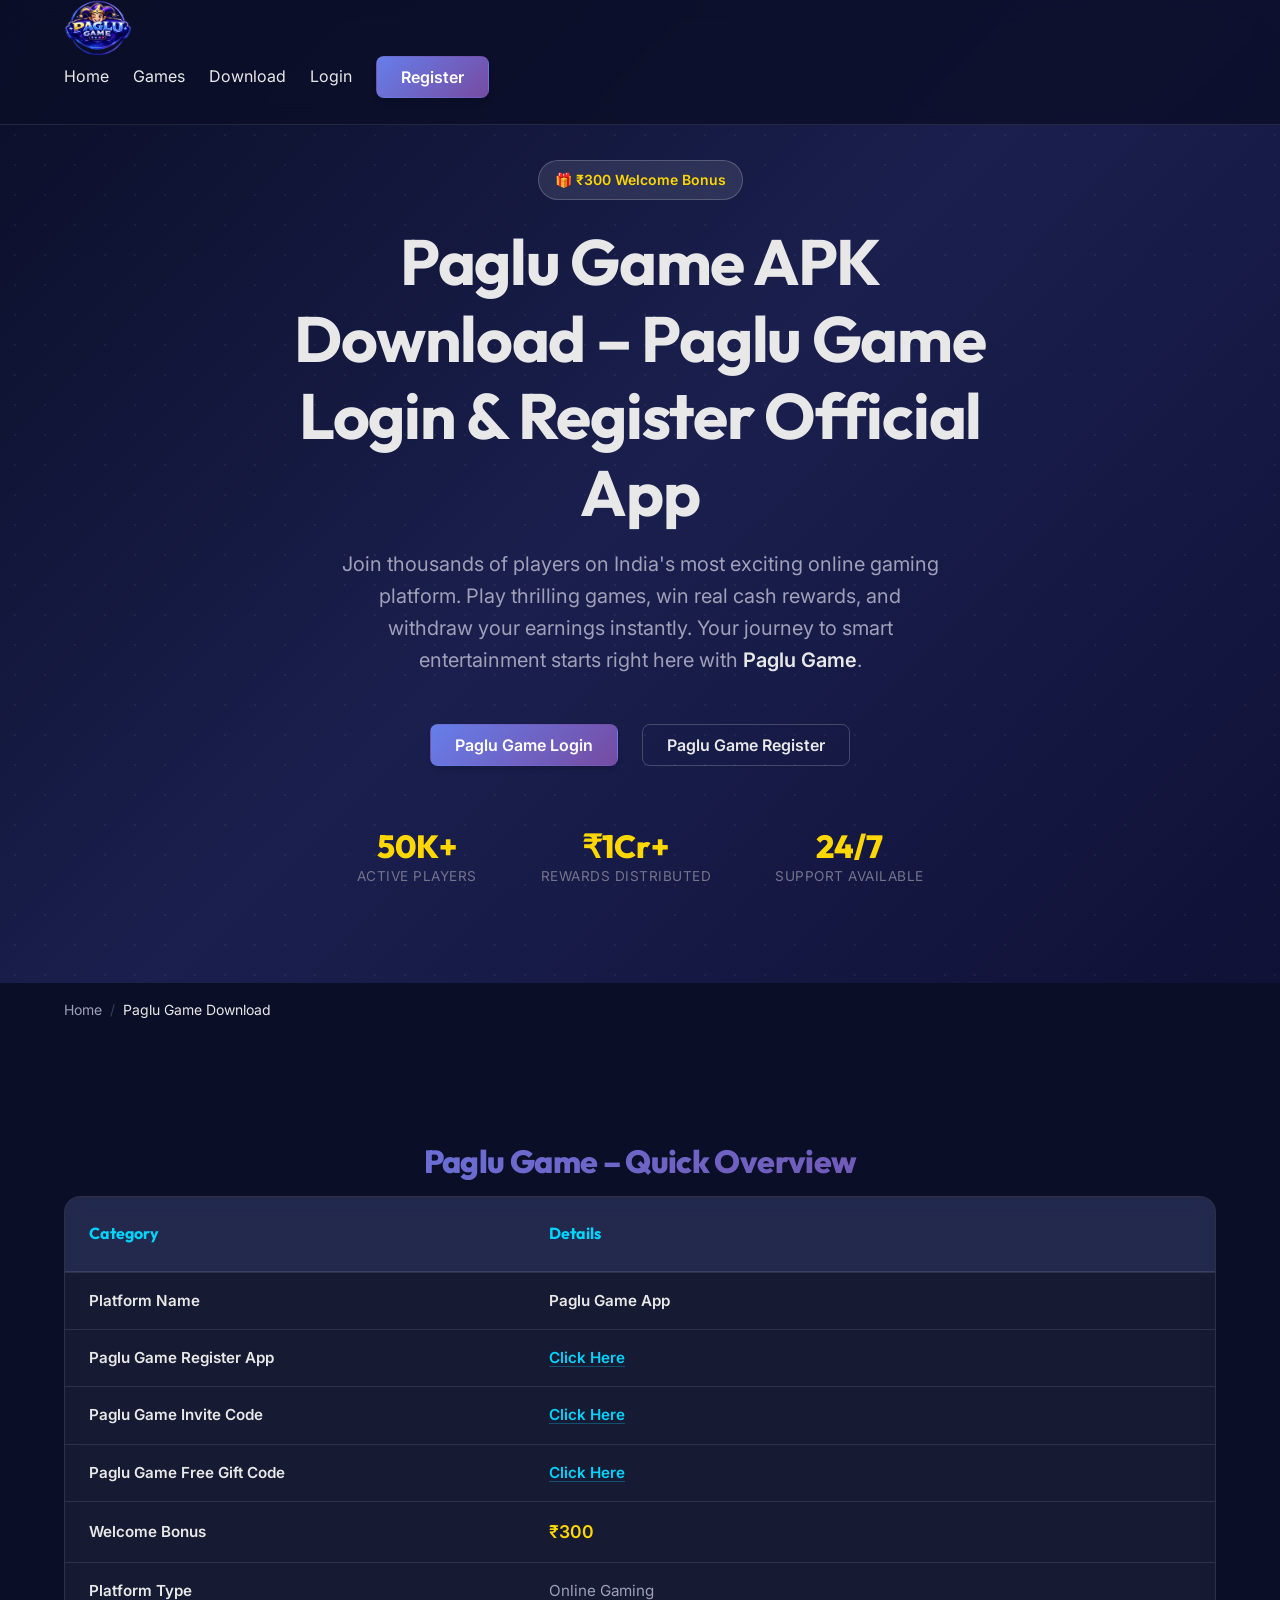
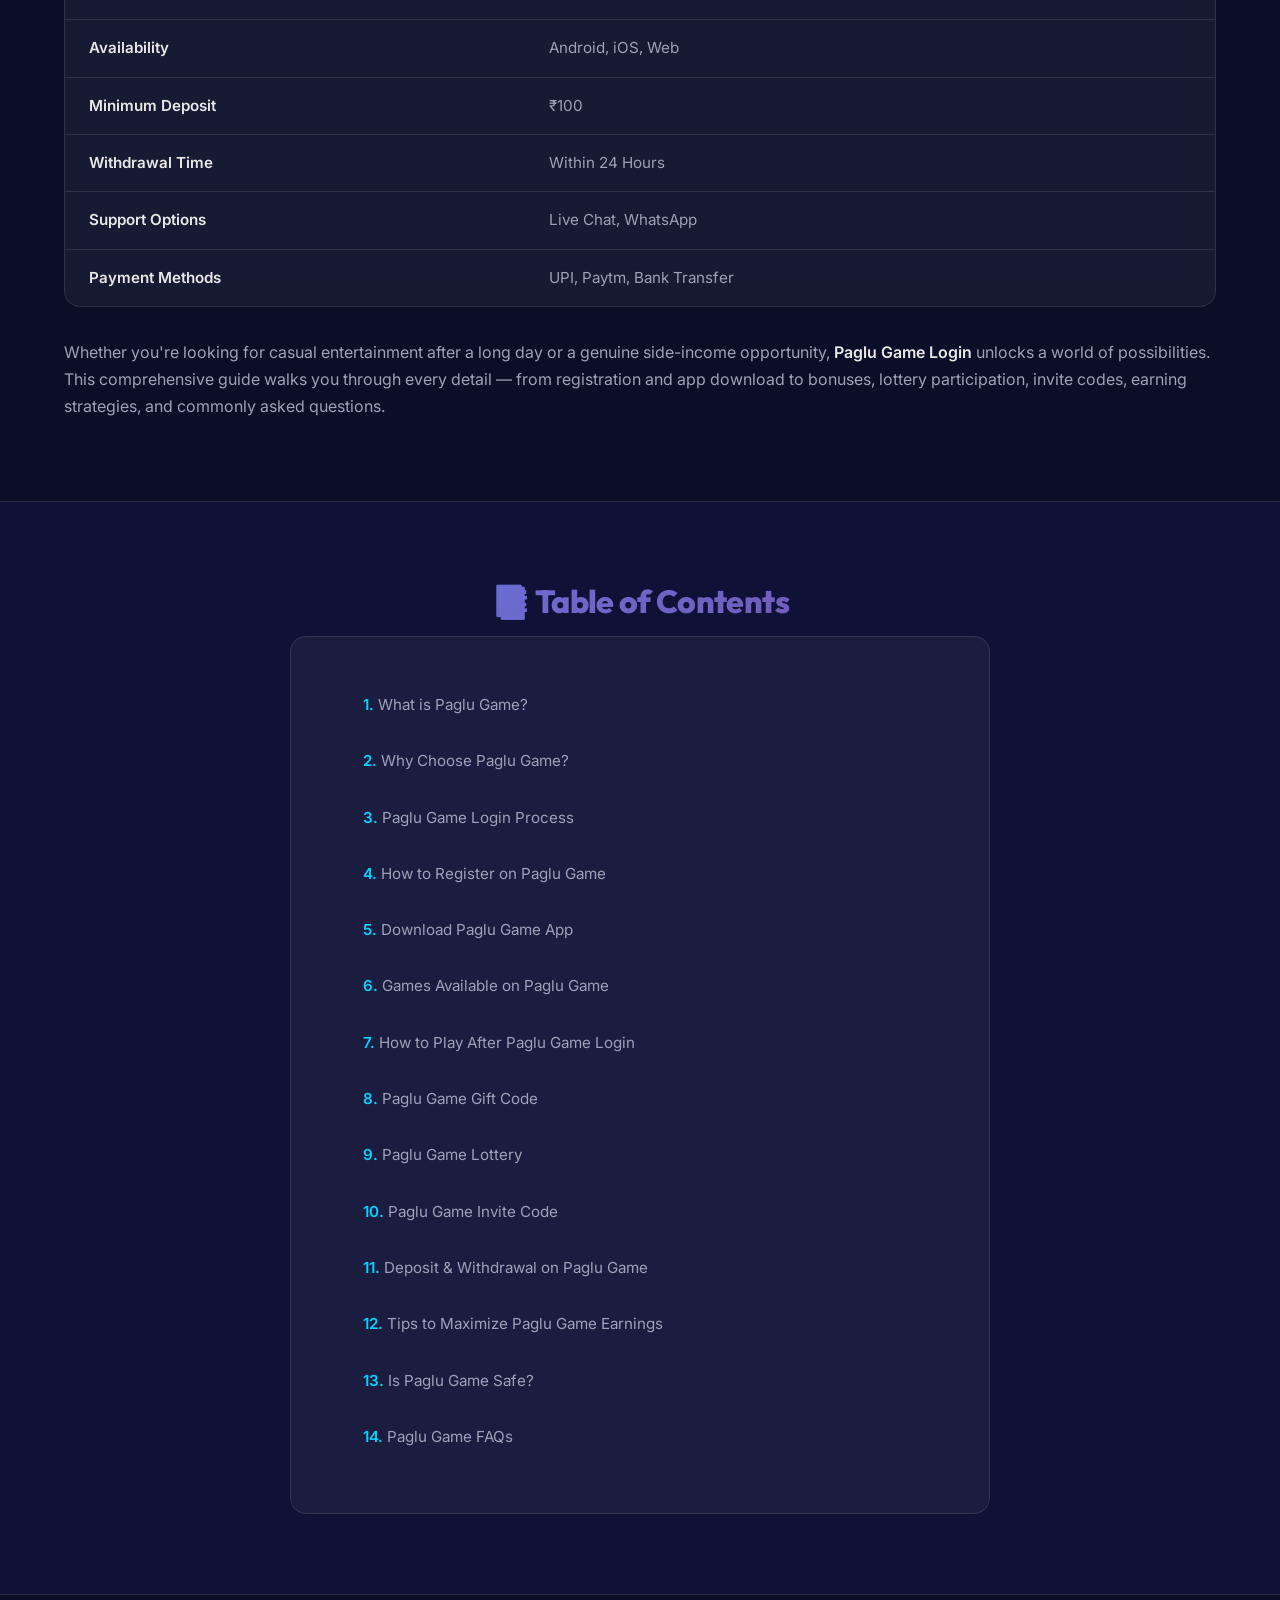
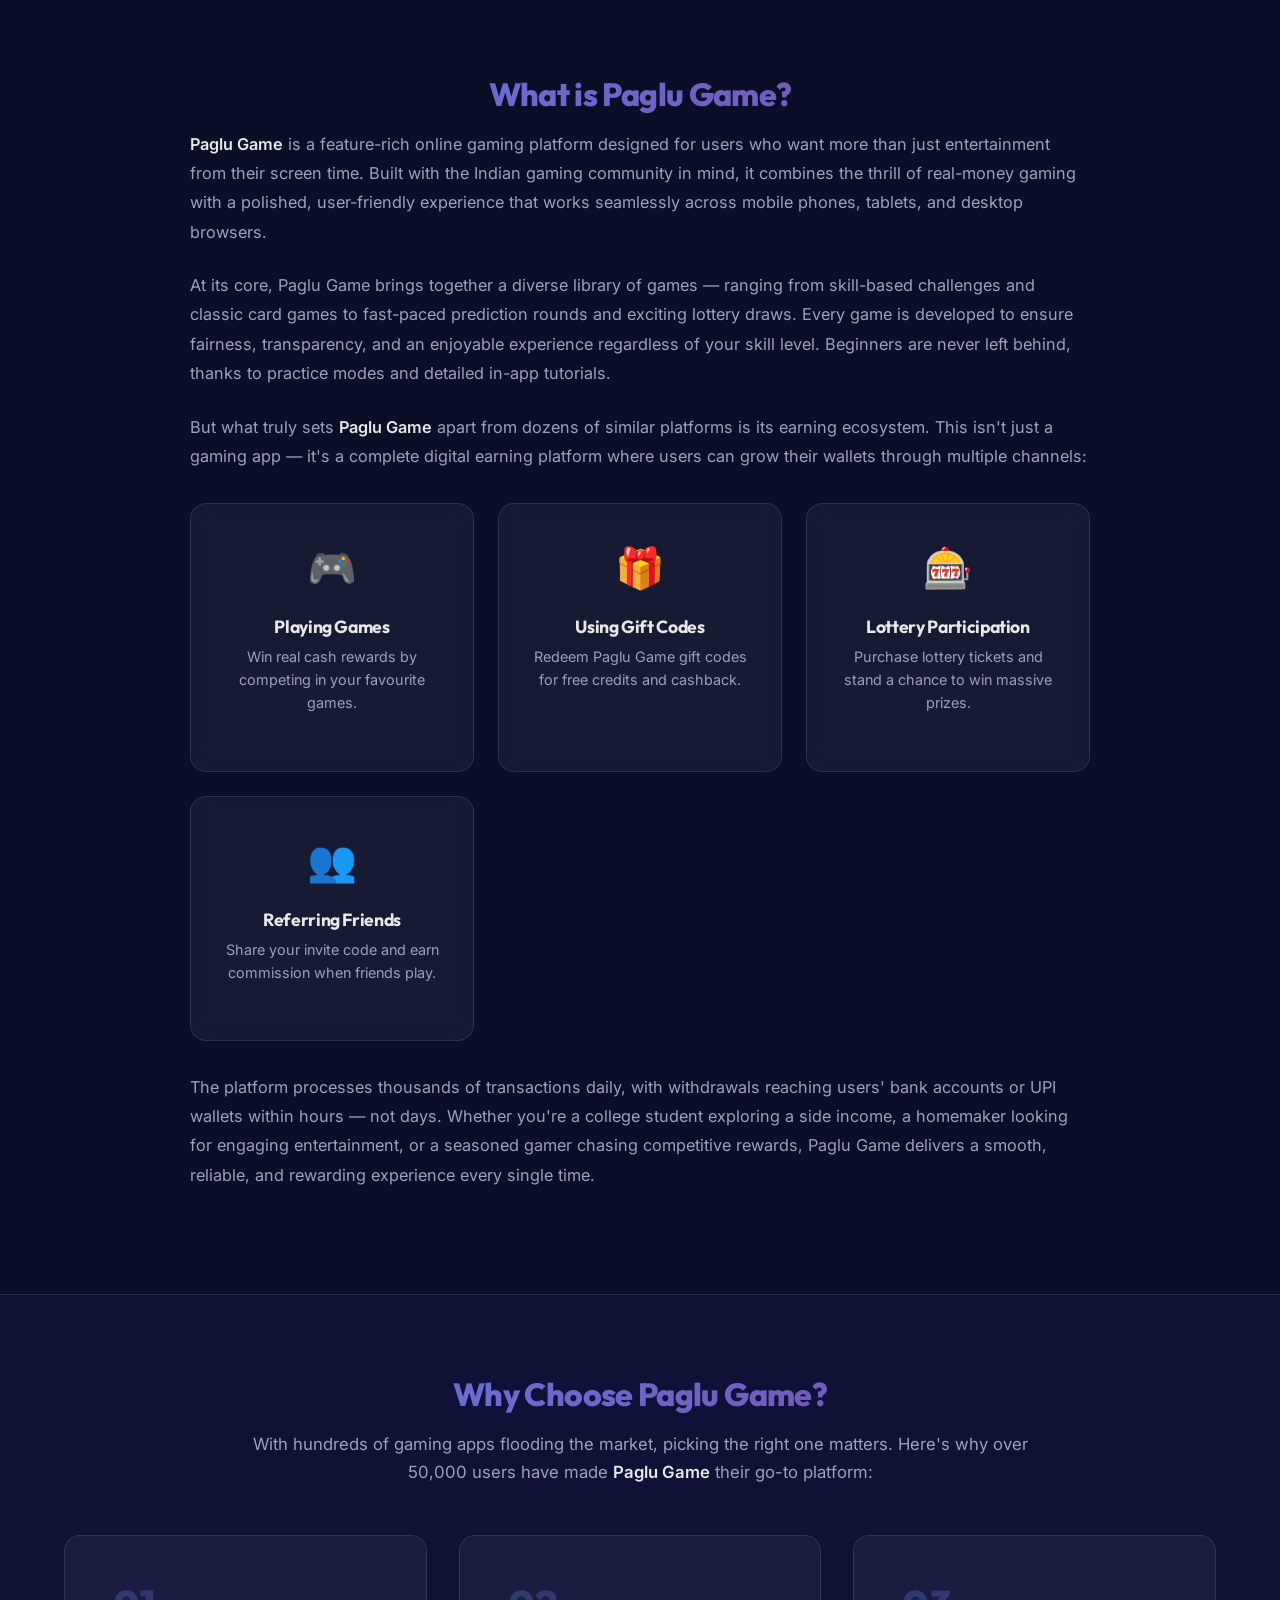
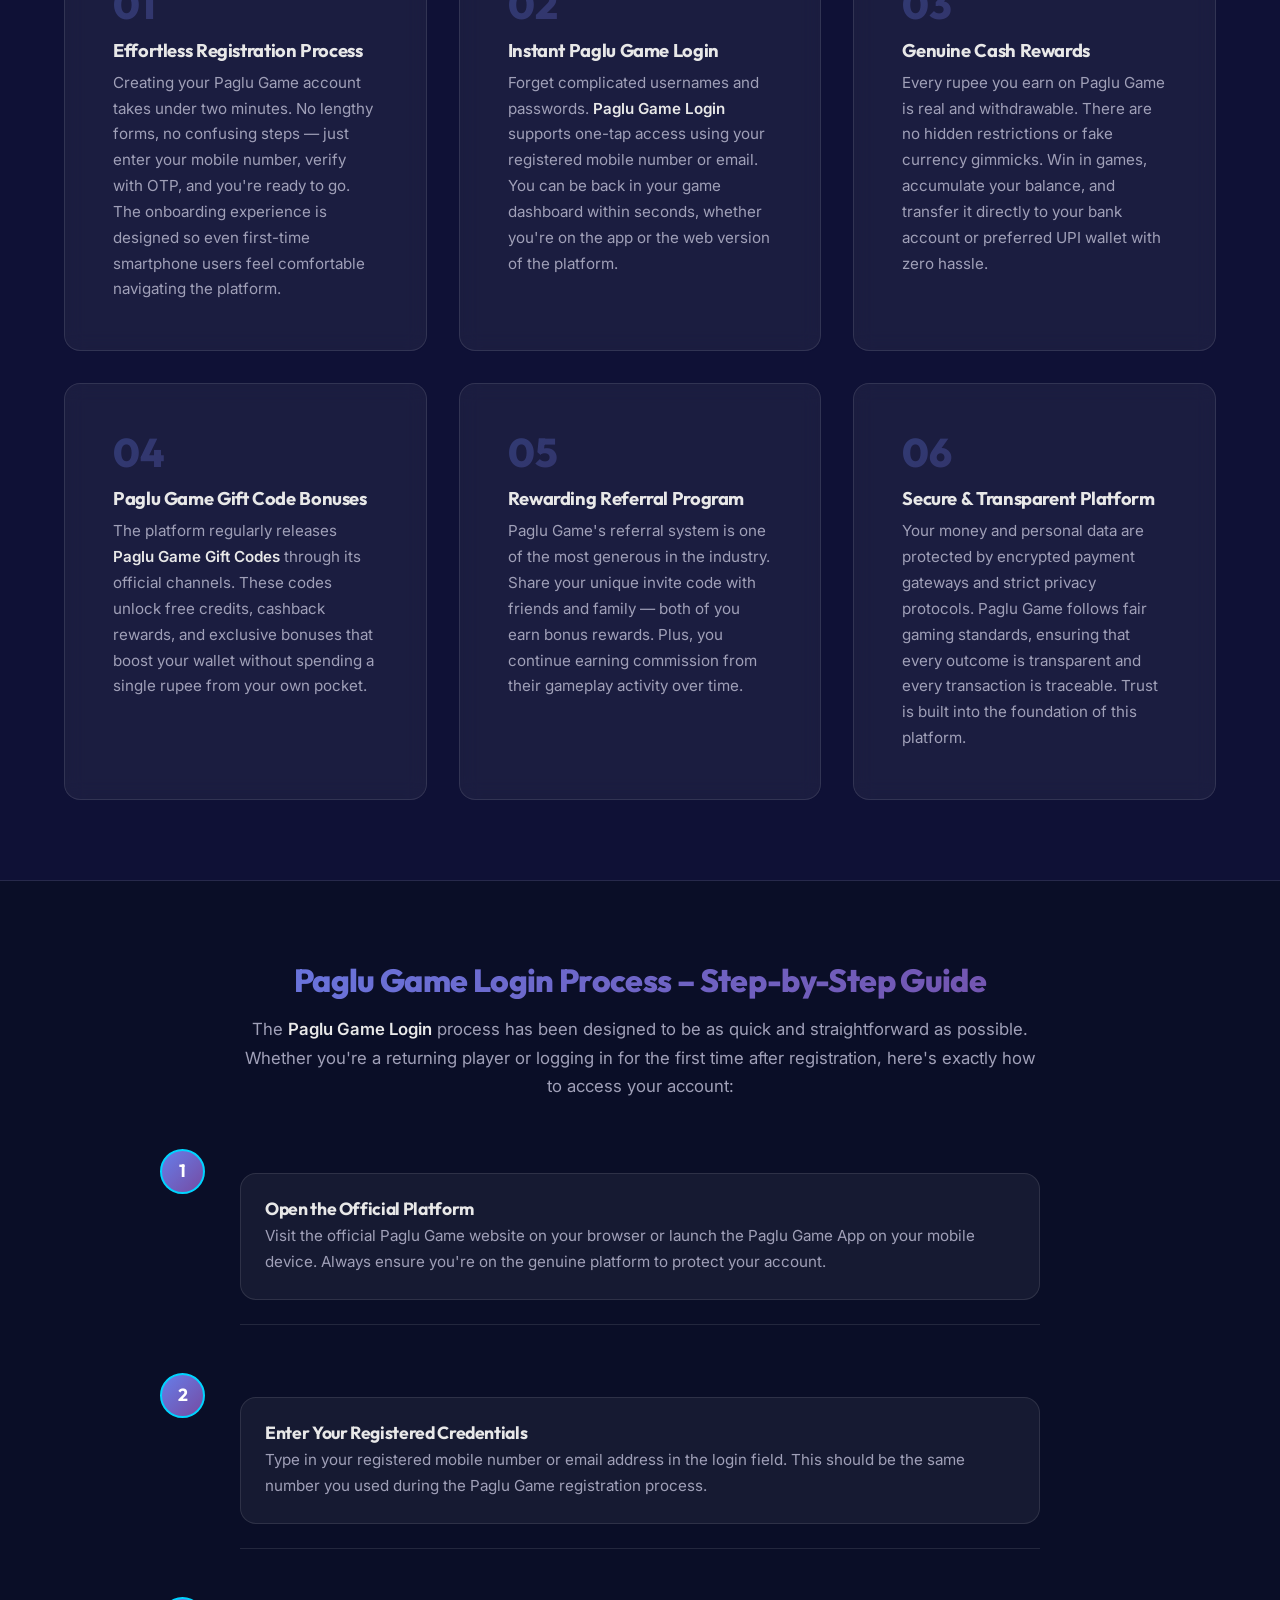
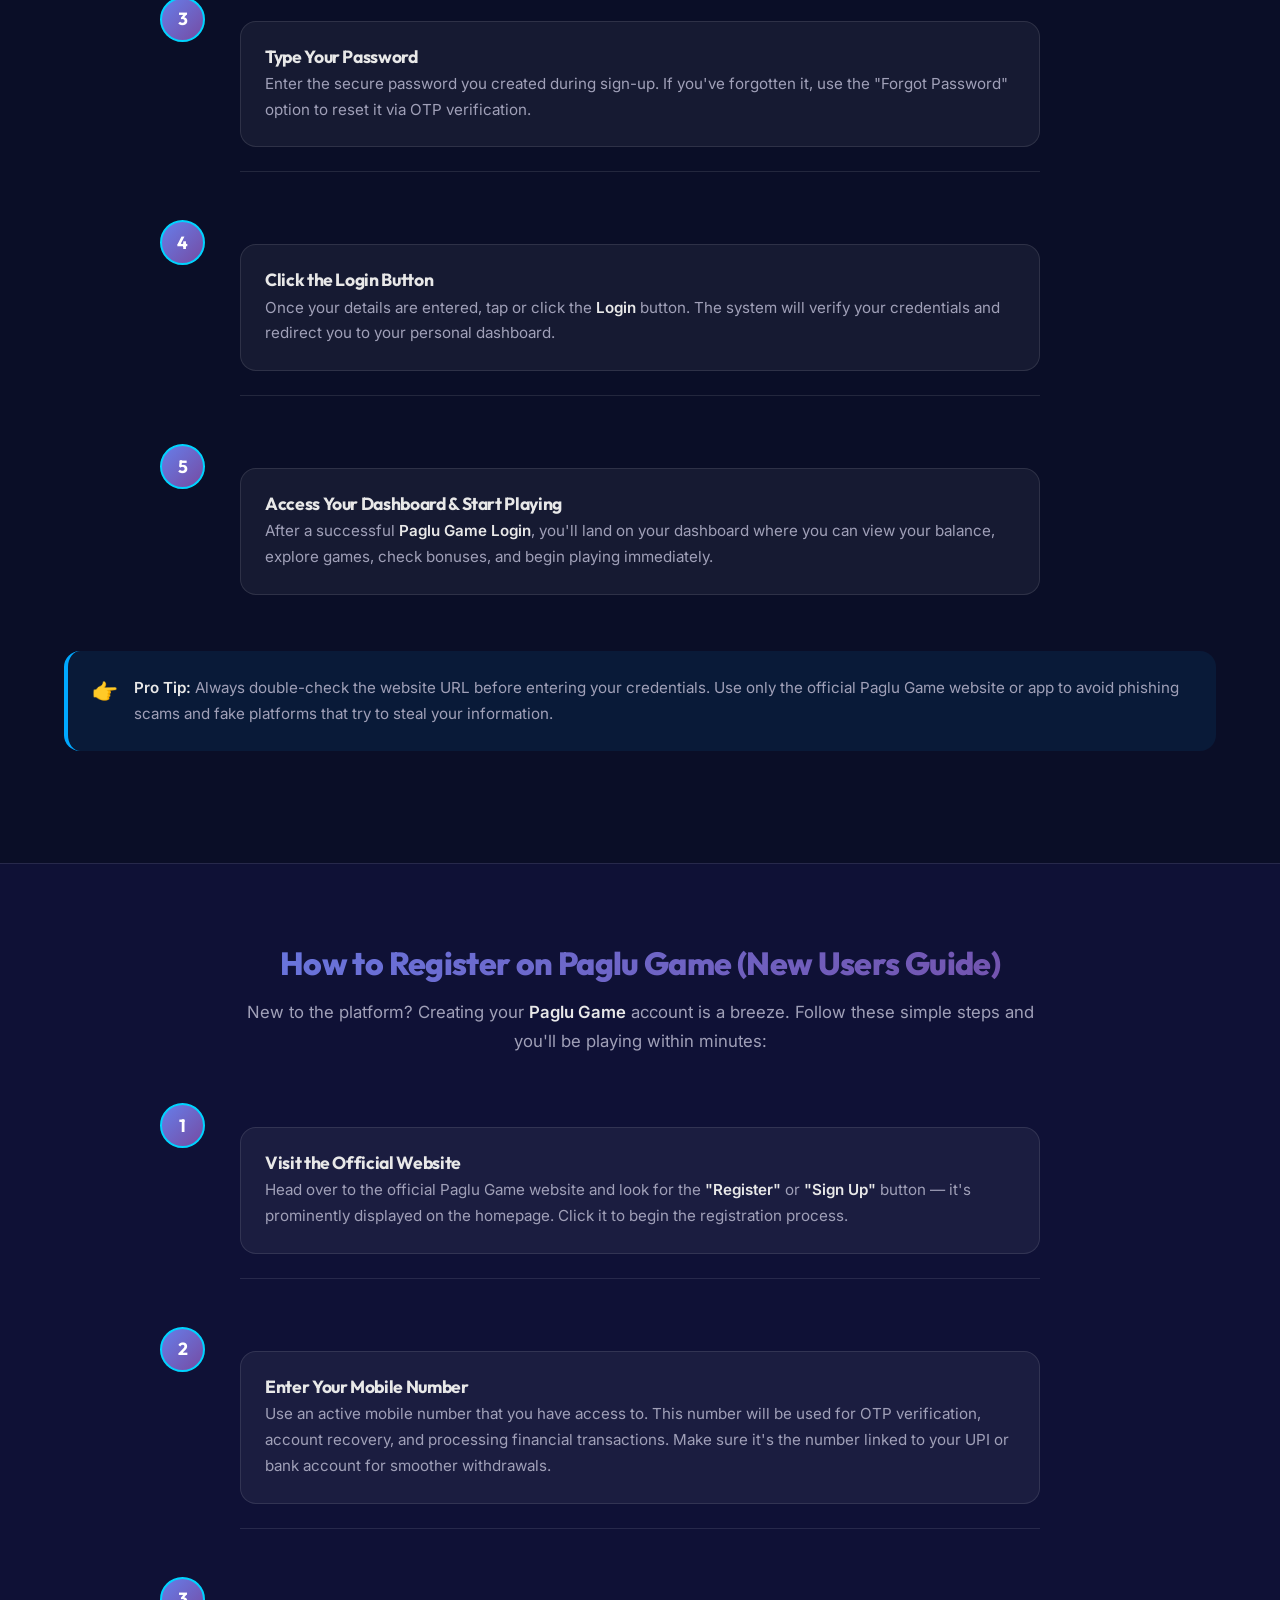
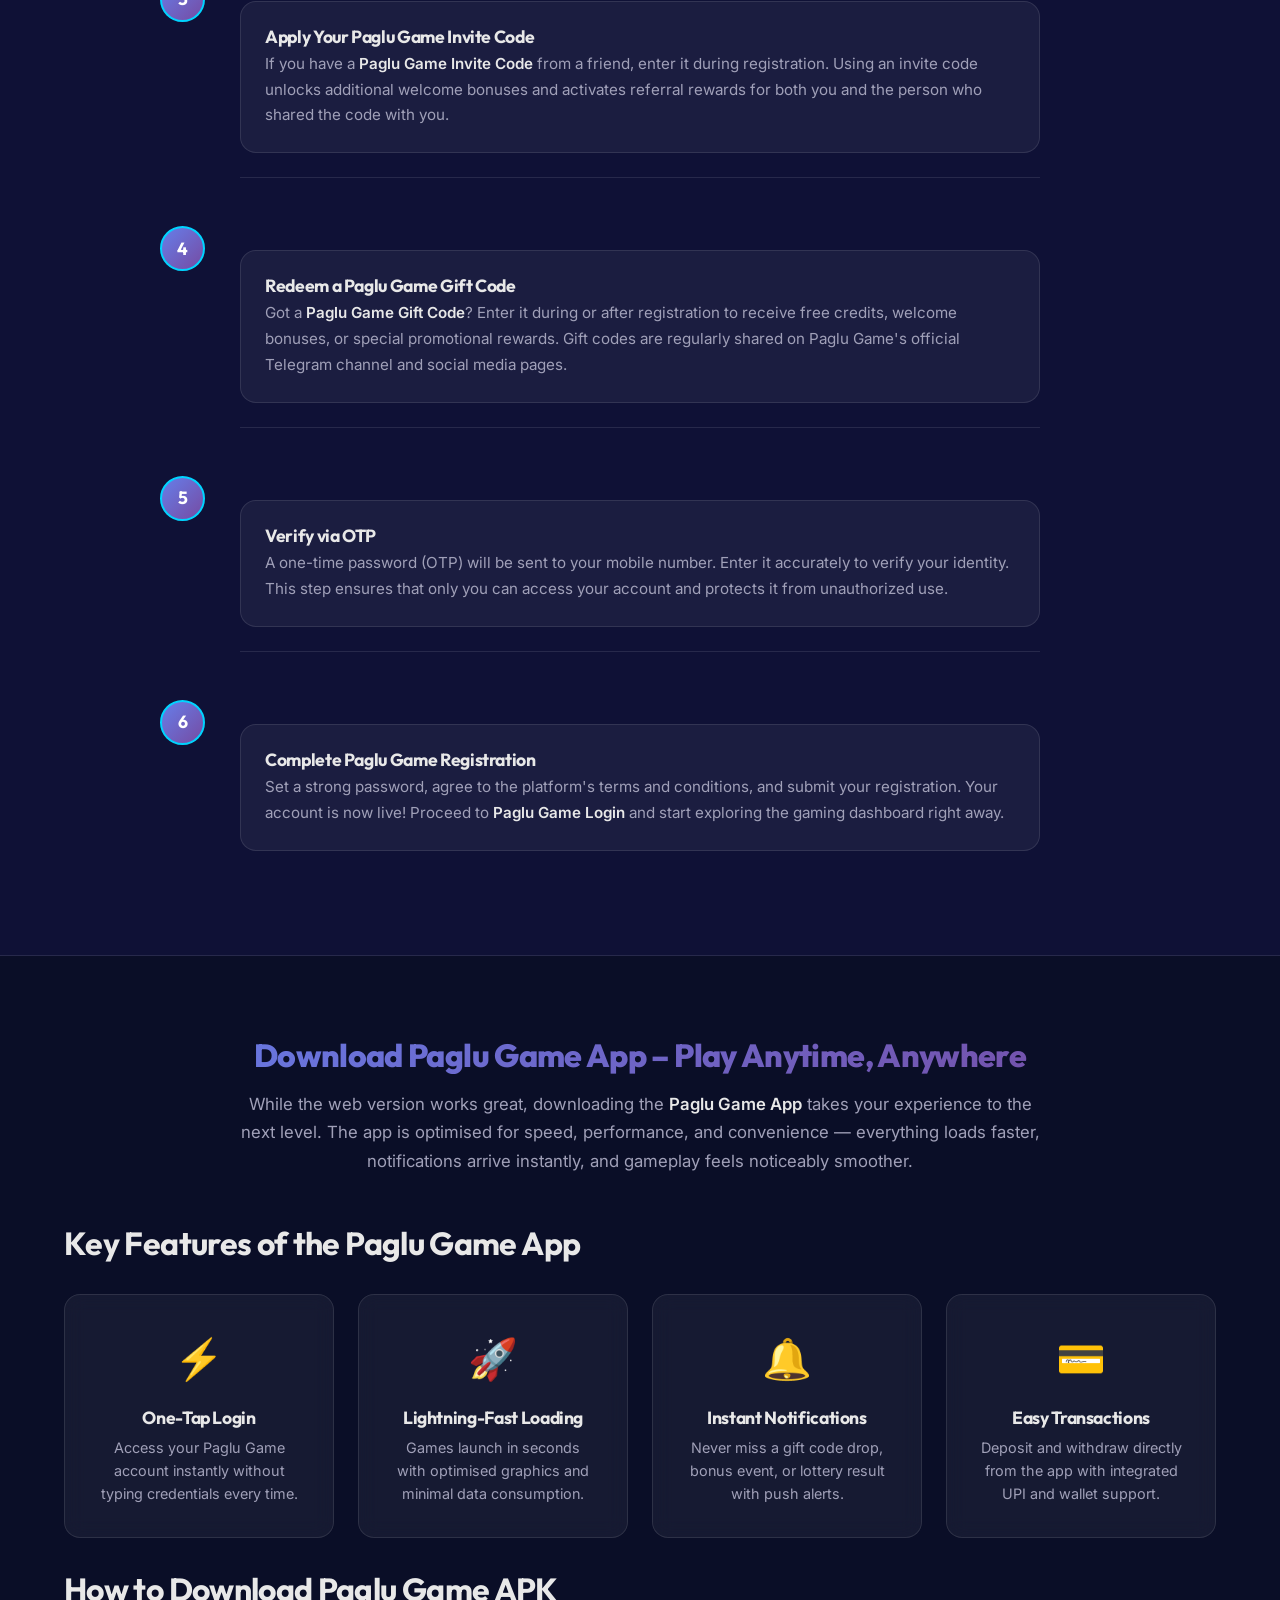
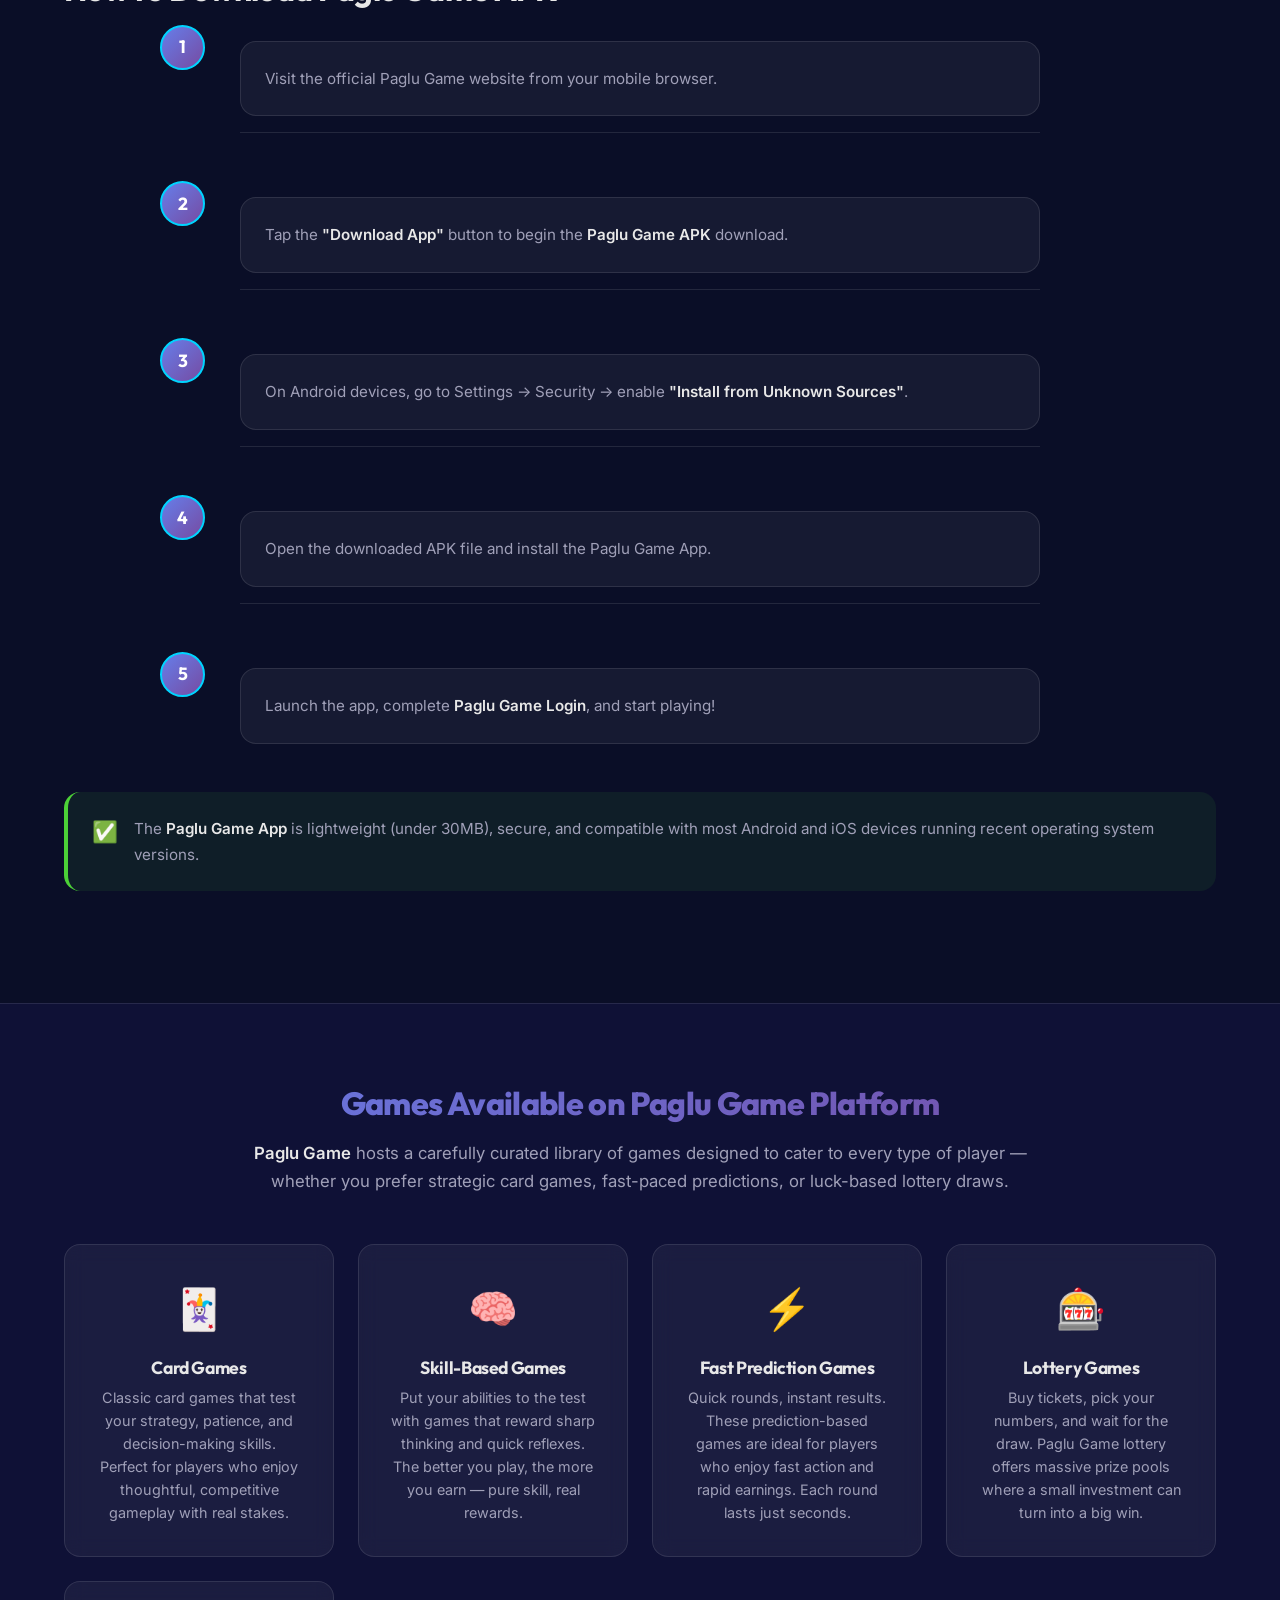
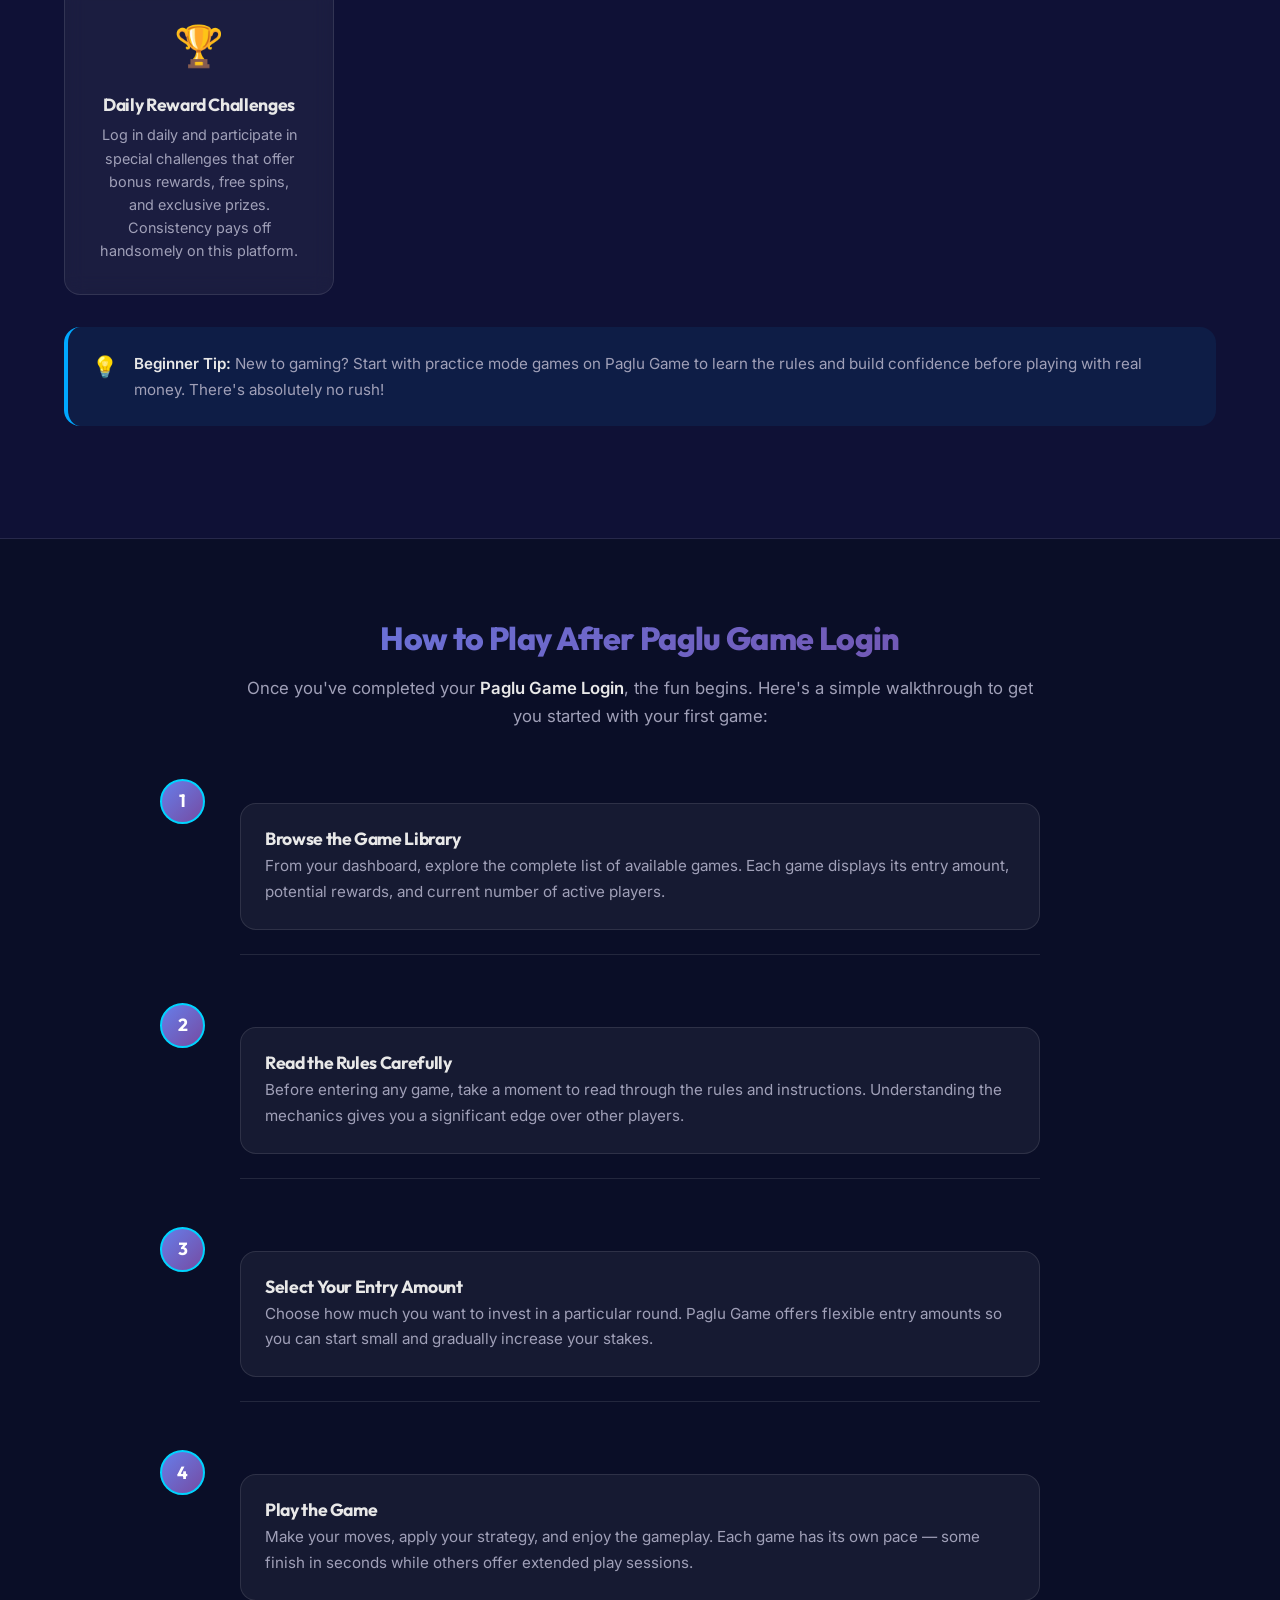
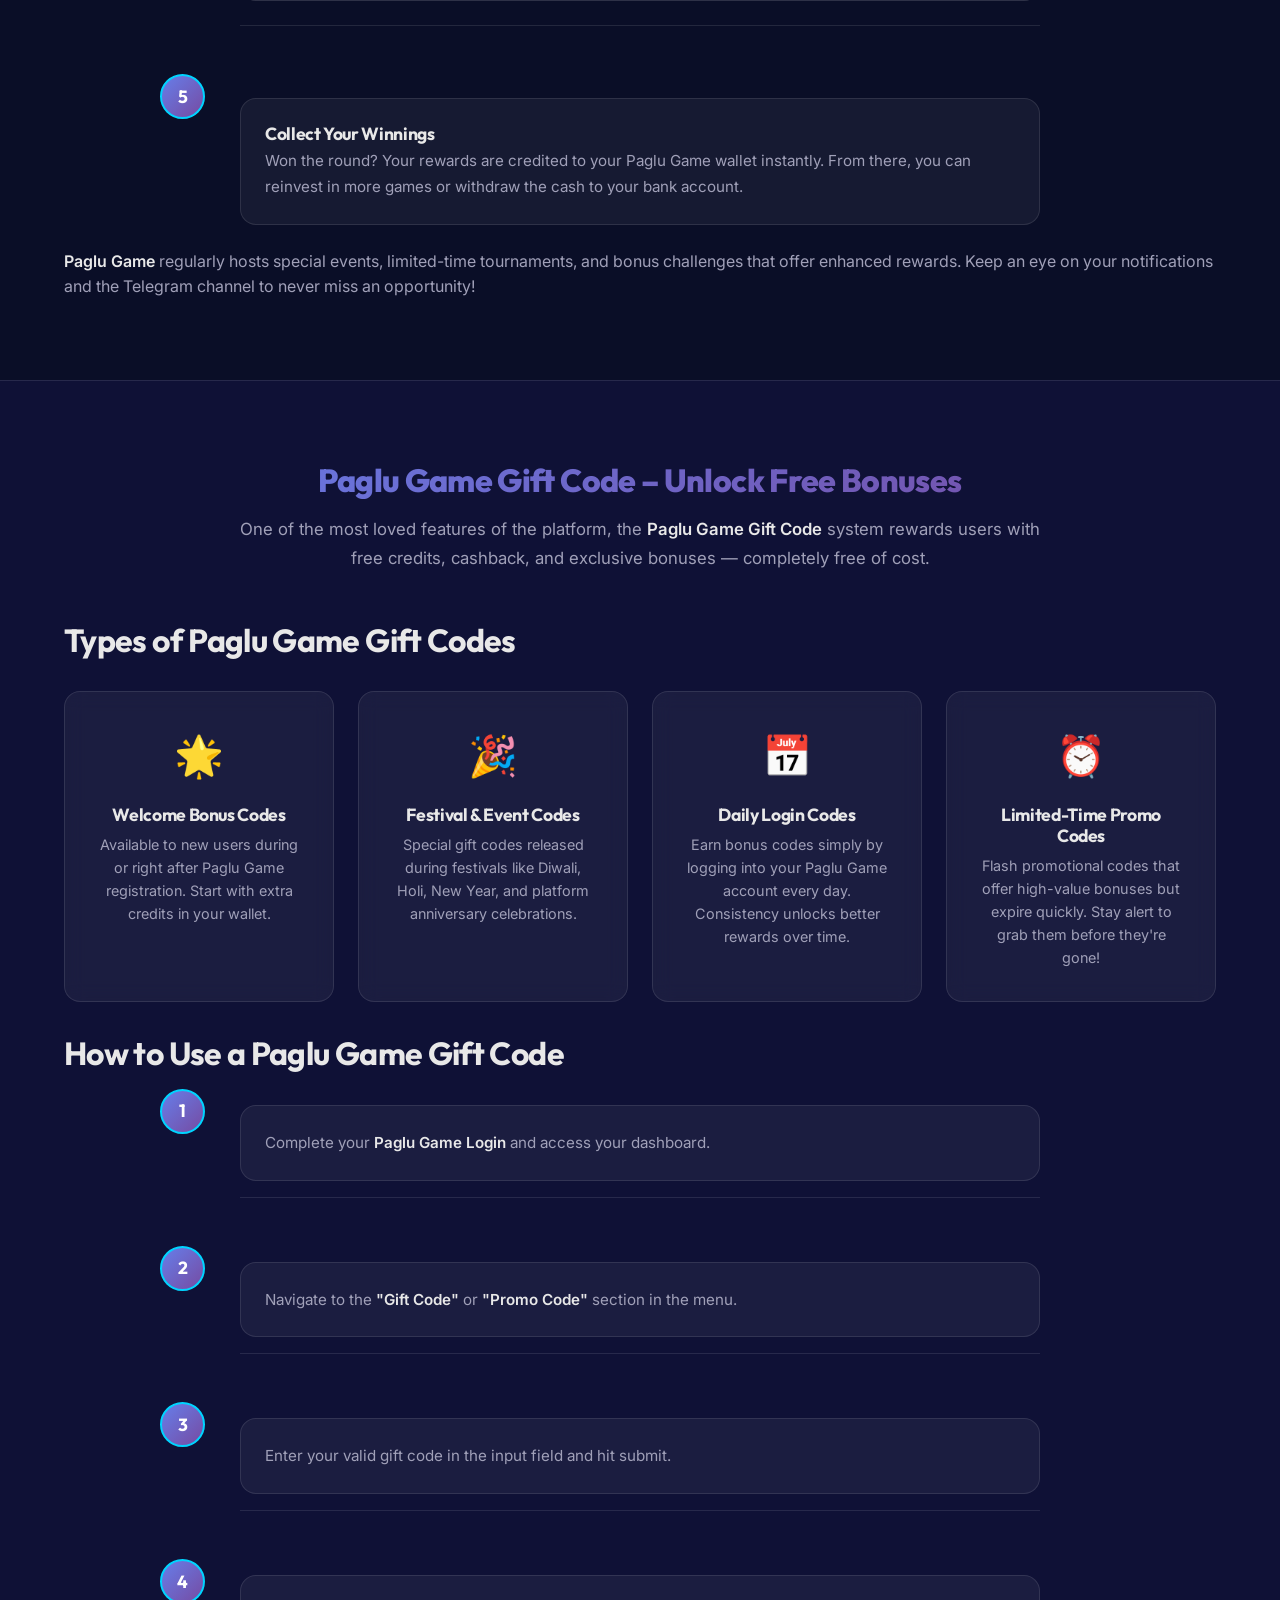
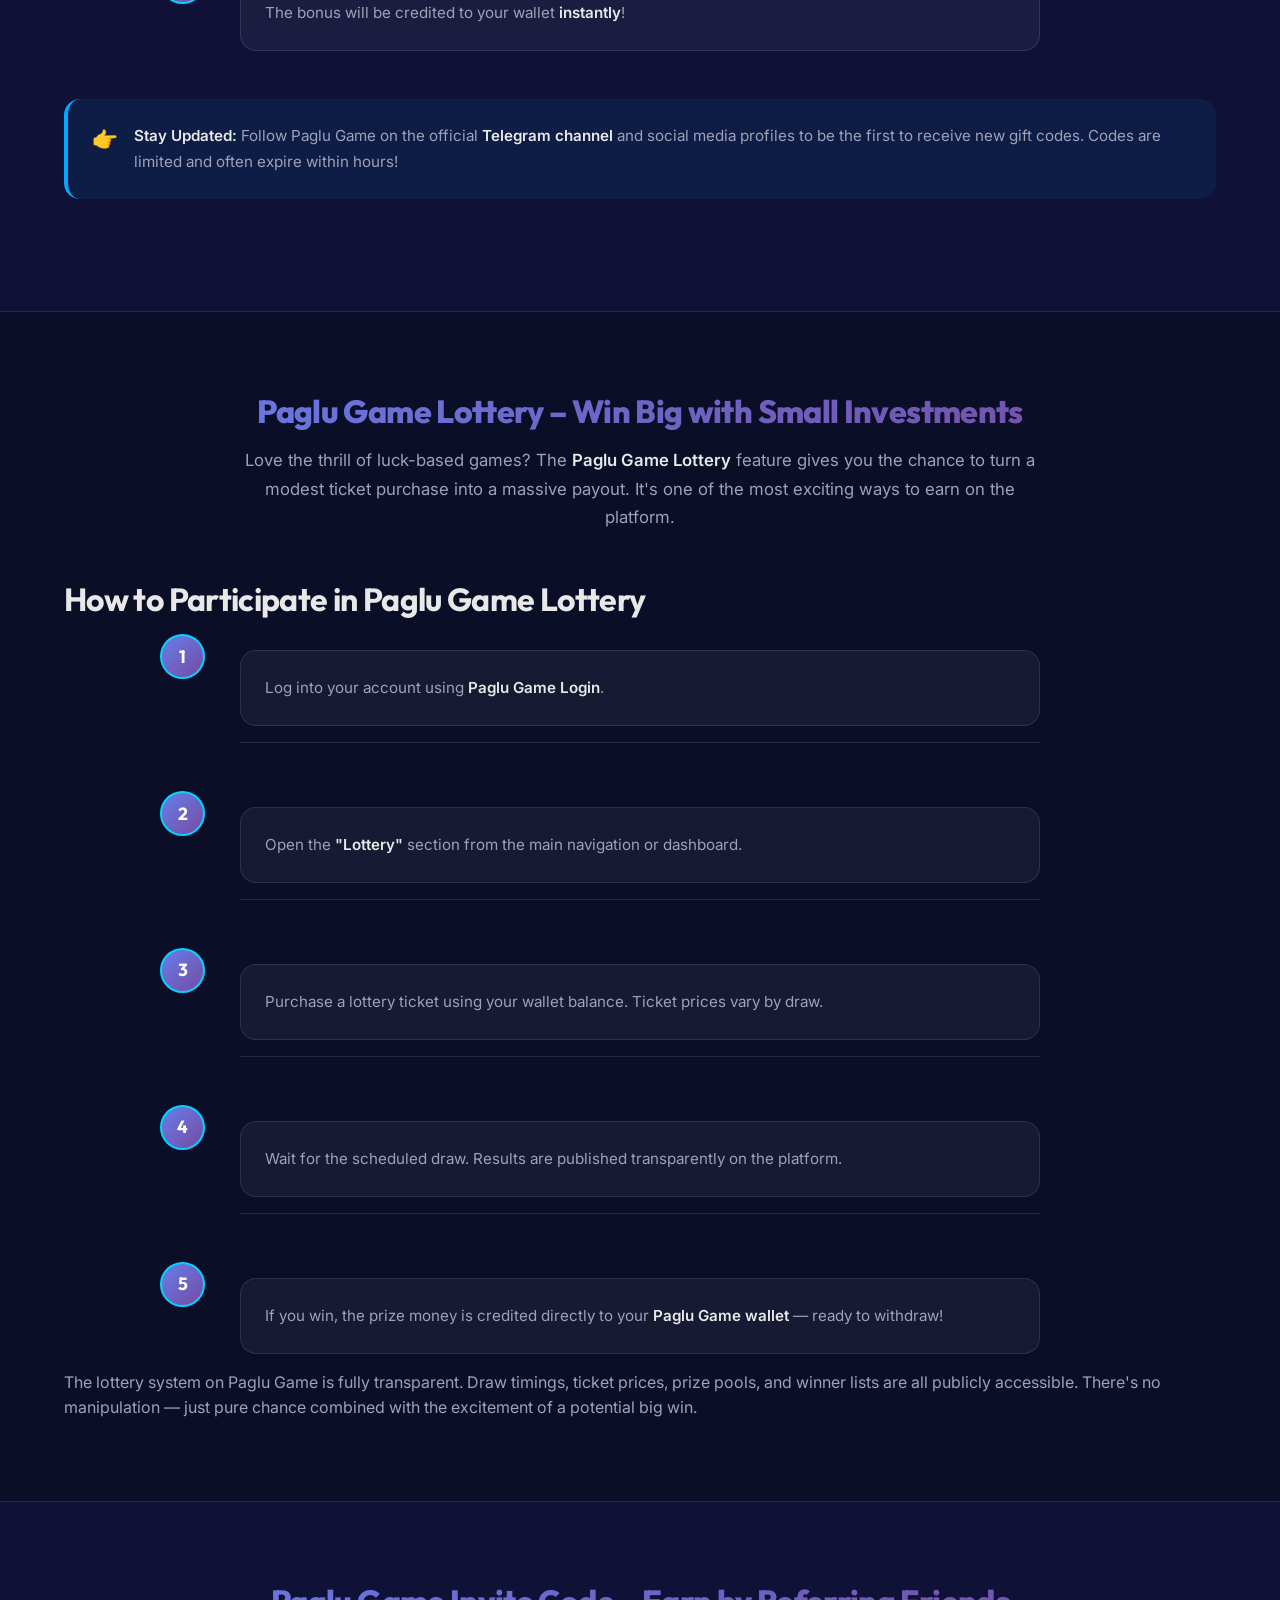
==== commit 15be3818: "Generate and link favicon.ico at root to resolve potential browser and CDN/Cloudflare tab icon cachi" ====
--- a/index.html
+++ b/index.html
@@ -2,7 +2,7 @@
 <html lang="en">
 <head>
     <meta charset="UTF-8">
-    <link rel="shortcut icon" href="favicon.png" type="image/x-icon">
+    <link rel="shortcut icon" href="favicon.ico" type="image/x-icon">
     <link rel="icon" href="favicon.png" type="image/png">
     <meta name="viewport" content="width=device-width, initial-scale=1.0">
     <meta name="robots" content="index, follow, max-snippet:-1, max-image-preview:large, max-video-preview:-1">
--- a/style.css
+++ b/style.css
@@ -336,7 +336,7 @@
 }
 
 .logo-img {
-    height: 48px;
+    height: 56px;
     width: auto;
     object-fit: contain;
     transition: transform var(--transition-base);
